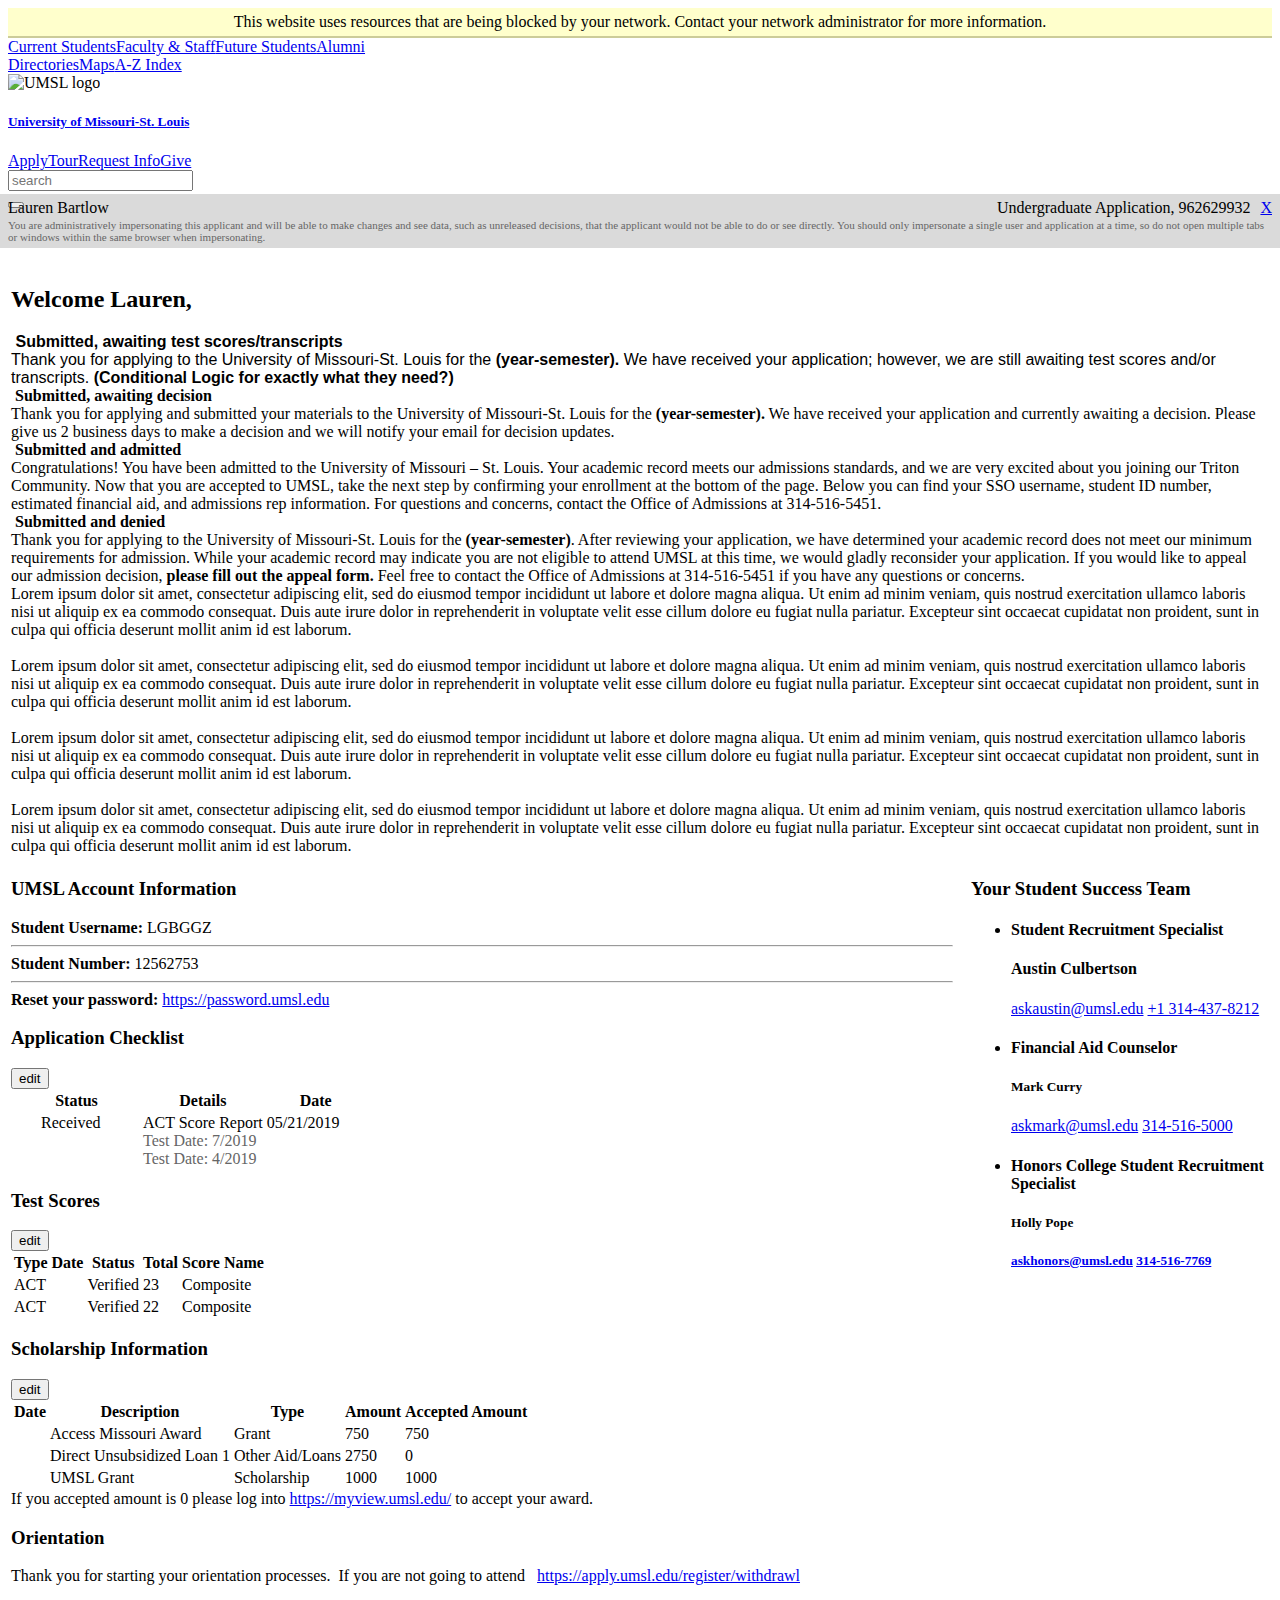
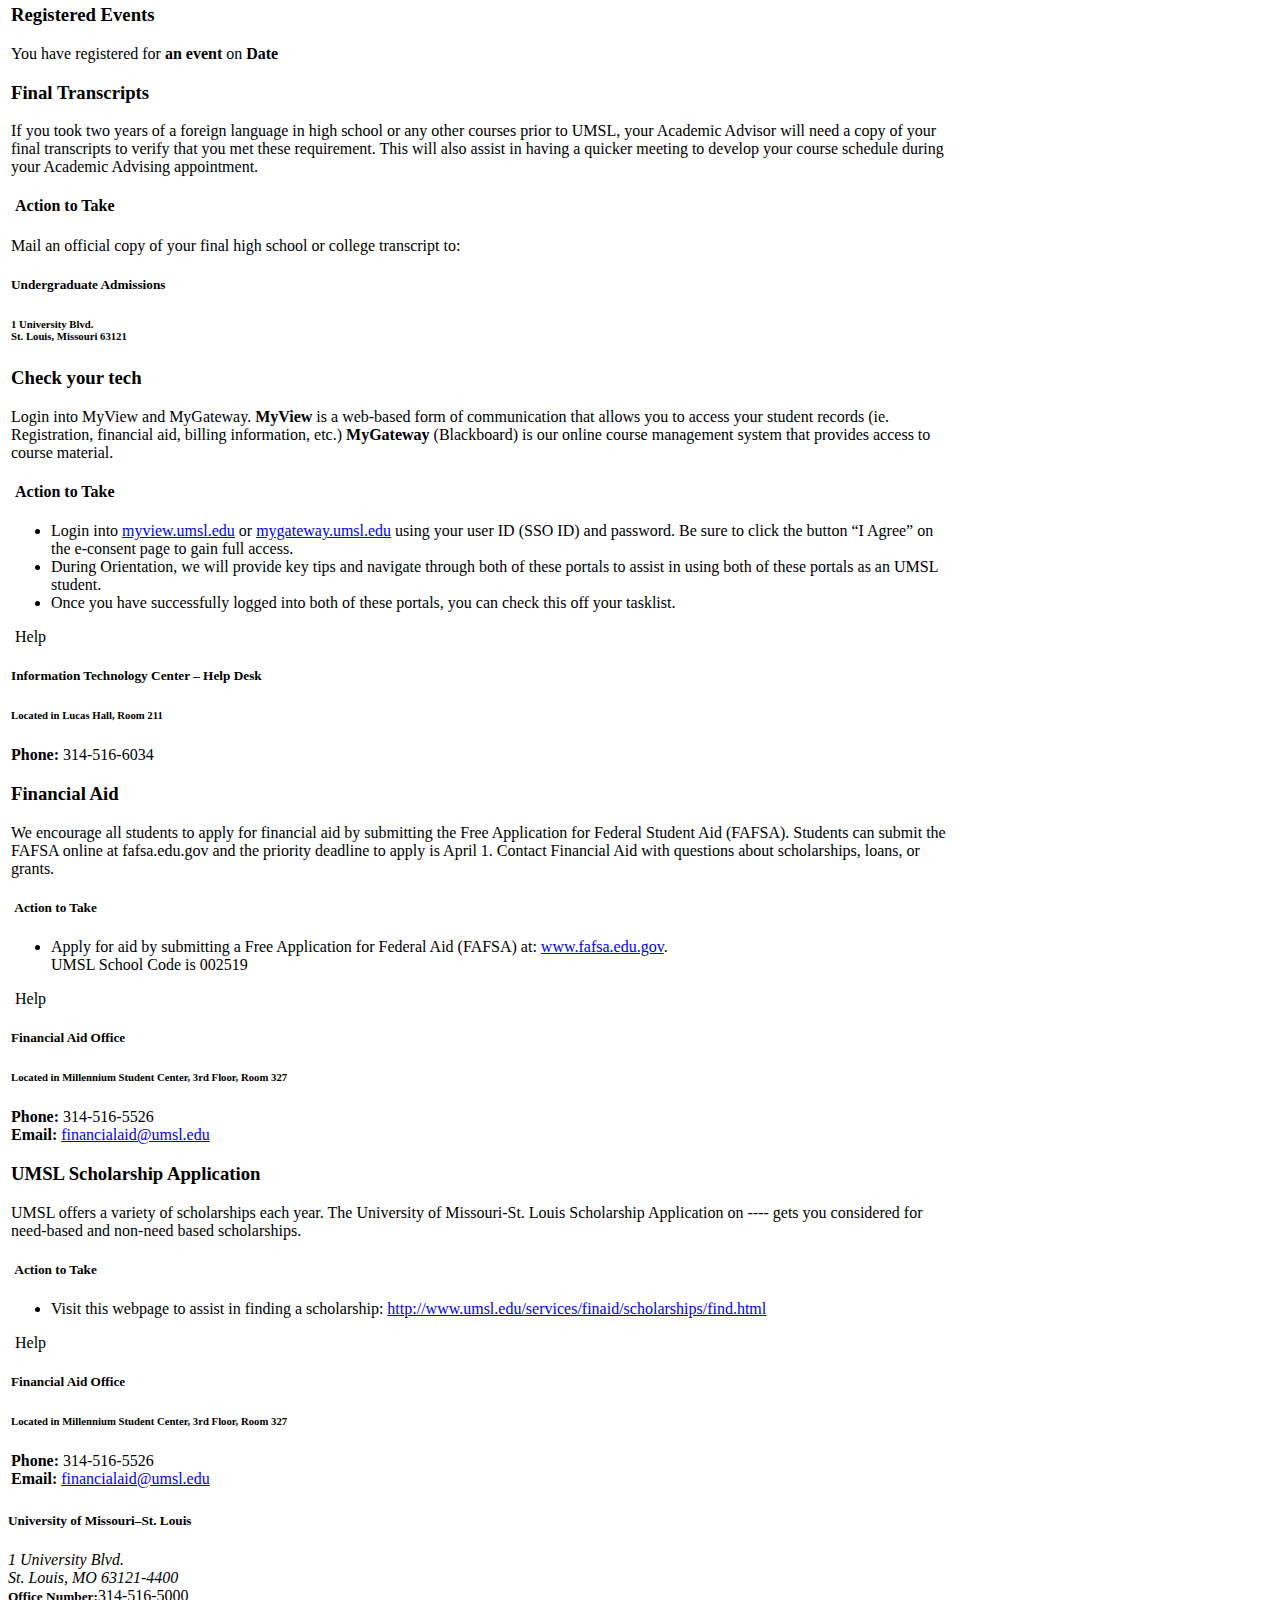
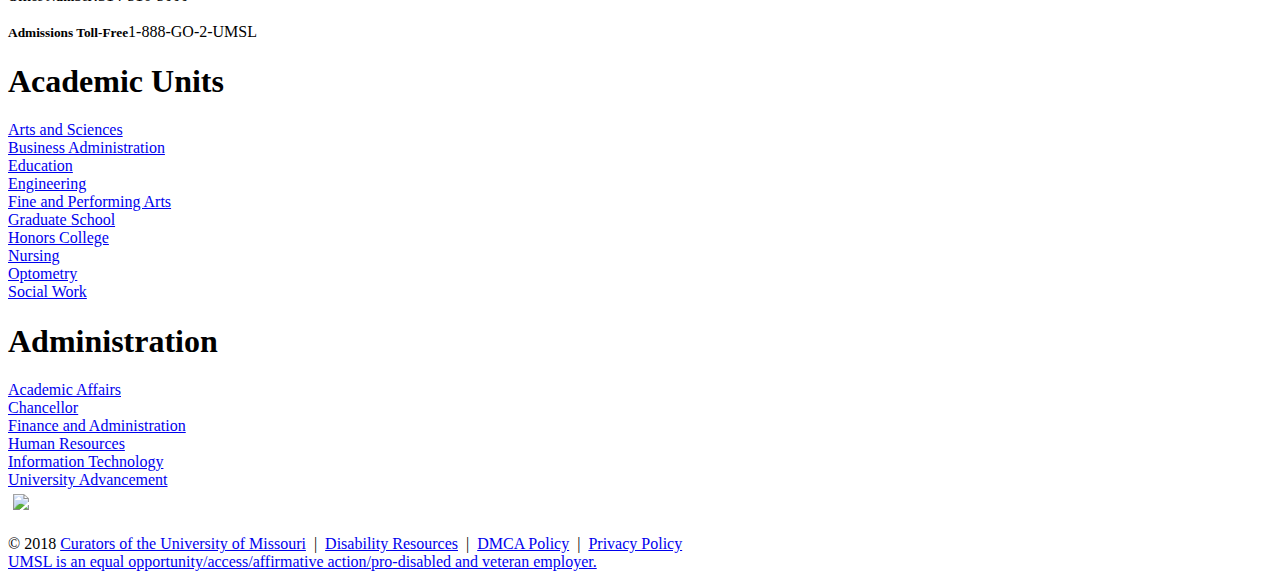
==== index.html @ bf1b77a6 "9" ====
<!-- saved from url=(0041)https://apply.umsl.edu/portal/ugrd-status -->
<!DOCTYPE html>
<html class="supports-boxshadow no-touch" lang="en">
<head>
	<meta content="text/html; charset=utf-8" http-equiv="Content-Type">
	<meta content="IE=Edge" http-equiv="X-UA-Compatible">
	<link href="https://apply-umsl-edu.cdn.technolutions.net/favicon.ico" rel="shortcut icon">
	<link href="./Undergraduate Status Page_files/base.css" rel="stylesheet">
	<link href="./Undergraduate Status Page_files/base(1).css" rel="stylesheet">
	<link href="./Undergraduate Status Page_files/build-fonts.css" rel="stylesheet">
	<link href="./Undergraduate Status Page_files/build-mobile-global.css" rel="stylesheet">
	<link href="./Undergraduate Status Page_files/build.css" rel="stylesheet">
	
	<link href="./Undergraduate%20Status%20Page_files/files/fontawesome.min.css" rel="stylesheet">
	<link href="./Undergraduate%20Status%20Page_files/files/solid.css" rel="stylesheet">
	<link href="./Undergraduate%20Status%20Page_files/files/status.css" rel="stylesheet">

	<link class="cr" href="./Undergraduate Status Page_files/css" rel="stylesheet">
	<link href="./Undergraduate Status Page_files/render.css" rel="stylesheet">
	<script async src="./Undergraduate%20Status%20Page_files/inferredEvents.js.download">
	</script>
	<script async src="./Undergraduate%20Status%20Page_files/390989017904498">
	</script>
	<script async src="./Undergraduate%20Status%20Page_files/fbevents.js.download">
	</script>
	<script async src="./Undergraduate%20Status%20Page_files/roundtrip.js.download" type="text/javascript">
	</script>
	<script async src="./Undergraduate%20Status%20Page_files/roundtrip.js.download" type="text/javascript">
	</script>
	<script async src="./Undergraduate%20Status%20Page_files/analytics.js.download" type="text/javascript">
	</script>
	<script async src="./Undergraduate%20Status%20Page_files/rules-p-VU7Mjf-dQFugA.js.download">
	</script>
	<script async src="./Undergraduate%20Status%20Page_files/quant.js.download" type="text/javascript">
	</script>
	<script async src="./Undergraduate%20Status%20Page_files/analytics.js.download">
	</script>
	<script async src="./Undergraduate%20Status%20Page_files/gtm.js.download">
	</script>
	<script src="./Undergraduate%20Status%20Page_files/base.js.download">
	</script>
	<script>
	/*<![CDATA[*/FW.Config['Citizenship.Default.Country'] = 'US'; FW.Config['Citizenship.PR'] = 'Permanent Resident'; FW.Config['CDN'] = '//apply-umsl-edu.cdn.technolutions.net'; /*]]>*/
	</script>
	<script src="./Undergraduate%20Status%20Page_files/build-mobile-global.js.download">
	</script>
	<script>
	/*<![CDATA[*/(function(w,d,s,l,i){w[l]=w[l]||[];w[l].push({'gtm.start':
	new Date().getTime(),event:'gtm.js'});var f=d.getElementsByTagName(s)[0],
	j=d.createElement(s),dl=l!='dataLayer'?'&l='+l:'';j.async=true;j.src=
	'https://www.googletagmanager.com/gtm.js?id='+i+dl;f.parentNode.insertBefore(j,f);
	})(window,document,'script','dataLayer','GTM-KR3J57');/*]]>*/
	</script>
	<script class="cr" type="text/javascript">
	/*<![CDATA[*/        (function(i,s,o,g,r,a,m){i['GoogleAnalyticsObject']=r;i[r]=i[r]||function(){
	       (i[r].q=i[r].q||[]).push(arguments)},i[r].l=1*new Date();a=s.createElement(o),
	       m=s.getElementsByTagName(o)[0];a.async=1;a.src=g;m.parentNode.insertBefore(a,m)
	       })(window,document,'script','//www.google-analytics.com/analytics.js','ga');
	       ga('create', 'UA-10066957-1', 'auto');
	       ga('send', 'pageview');                 

	       /*]]>*/
	</script>
	<script>
	/*<![CDATA[*/  gtag('event', 'conversion', {
	   'allow_custom_scripts': true,
	   'send_to': 'DC-9488555/conve0/umsl00+standard'
	 });/*]]>*/
	</script>
	<script src="./Undergraduate%20Status%20Page_files/per.js.download">
	</script>
	<script src="./Undergraduate%20Status%20Page_files/base.js(1).download">
	</script>
	<script>
	/*<![CDATA[*/var _qevents = _qevents || []; (function() { var elem = document.createElement('script'); elem.src = (document.location.protocol == "https:" ? "https://secure" : "http://edge") + ".quantserve.com/quant.js"; elem.async = true; elem.type = "text/javascript"; var scpt = document.getElementsByTagName('script')[0]; scpt.parentNode.insertBefore(elem, scpt); })(); _qevents.push({ qacct:"p-VU7Mjf-dQFugA" });/*]]>*/
	</script>
	<style>
	/*<![CDATA[*/html > body { line-height: normal; } ul.cr, li.cr { margin: 0; padding: 0; }/*]]>*/
	</style>


  <meta content="width=device-width,minimum-scale=1,initial-scale=1,user-scalable=no" name="viewport" class="cr">
<meta content="width=device-width, initial-scale=1.0" name="viewport" class="cr">
<title>Undergraduate Status Page</title>
</head>
<body>
   <noscript>
      <div style="background: #ffffcc; border-bottom: 2px solid #cccc99; padding: 5px 10px; margin-bottom: 0; text-align: center;">This website uses scripting to enhance your browsing experience. <a href="https://support.google.com/answer/23852">Enable JavaScript</a> in your browser and then reload this website.</div>
   </noscript>
   <div id="netblock" style="background: #ffffcc; border-bottom: 2px solid #cccc99; display: none; padding: 5px 10px; margin-bottom: 0; text-align: center;">This website uses resources that are being blocked by your network. Contact your network administrator for more information.</div>
   <script>/*<![CDATA[*/if (window['FW'] == null) document.getElementById('netblock').style['display'] = 'block';/*]]>*/</script>
   <noscript><iframe src="https://www.googletagmanager.com/ns.html?id=GTM-KR3J57" height="0" width="0" style="display:none;visibility:hidden"></iframe></noscript>
   <div id="page">
   <div style="width: 1px; height: 1px; display: inline; position: absolute;" class="cr"><img height="1" width="1" style="border-style:none;" alt="" src="./Undergraduate Status Page_files/out" class="cr"><img height="1" width="1" style="border-style:none;" alt="" src="./Undergraduate Status Page_files/out(1)" class="cr"><img height="1" width="1" style="border-style:none;" alt="" src="./Undergraduate Status Page_files/out(2)" class="cr"><img height="1" width="1" style="border-style:none;" alt="" src="./Undergraduate Status Page_files/out(3)" class="cr"><img height="1" width="1" style="border-style:none;" alt="" src="./Undergraduate Status Page_files/out(4)" class="cr"><img height="1" width="1" style="border-style:none;" alt="" src="./Undergraduate Status Page_files/out(5)" class="cr"></div>
   <div style="width: 1px; height: 1px; display: inline; position: absolute;" class="cr"><img height="1" width="1" style="border-style:none;" alt="" src="./Undergraduate Status Page_files/out(6)" class="cr"><img height="1" width="1" style="border-style:none;" alt="" src="./Undergraduate Status Page_files/out(7)" class="cr"><img height="1" width="1" style="border-style:none;" alt="" src="./Undergraduate Status Page_files/out(8)" class="cr"><img height="1" width="1" style="border-style:none;" alt="" src="./Undergraduate Status Page_files/out(9)" class="cr"><img height="1" width="1" style="border-style:none;" alt="" src="./Undergraduate Status Page_files/out(10)" class="cr"><img height="1" width="1" style="border-style:none;" alt="" src="./Undergraduate Status Page_files/out(11)" class="cr"></div>
   <div class="c_tactical-nav cr">
      <div class="c_container cr">
         <div class="c_row cr">
            <div class="c_tactical-nav-left c_col-md-6 c_hidden-sm c_hidden-xs cr"><a class="c_1 cr" href="https://www.umsl.edu/current/index.html">Current Students</a><a class="c_2 cr" href="https://www.umsl.edu/facstaff/index.html">Faculty &amp; Staff</a><a class="c_3 cr" href="https://www.umsl.edu/degrees/">Future Students</a><a class="c_4 cr" href="https://www.umslalumni.org/s/260/alumni/start.aspx?gid=1001&amp;pgid=61">Alumni</a></div>
            <div class="c_col-md-5 cr">
               <div class="c_tactical-nav c_hidden-sm c_hidden-xs cr"><a class="c_1 cr" href="https://apps.umsl.edu/webapps/ITS/DirectorySearch/Search.cfm">Directories</a><a class="c_1 cr" href="https://www.umsl.edu/maps.html">Maps</a><a class="c_1 cr" href="https://www.umsl.edu/a-z/index-a-z.html">A-Z Index</a></div>
            </div>
         </div>
      </div>
   </div>
   <div id="c_logo-bar" class="cr">
      <div class="c_container cr">
         <div class="c_row cr">
            <div class="c_col-lg-6 c_col-md-5 cr">
               <div class="c_logo-container c_clearfix cr">
                  <a href="https://www.umsl.edu/" class="cr"></a>
                  <div class="c_logo cr"><img alt="UMSL logo" src="./Undergraduate Status Page_files/umsl-logo.svg" style="height: auto;"></div>
                  <div aria-hidden="”true”" class="c_logo-line cr"></div>
                  <h5 class="c_college c_college-name-text cr"><a href="https://www.umsl.edu/index.html" id="c_link-college" class="cr">University of Missouri-St. Louis</a></h5>
               </div>
            </div>
            <div class="c_col-lg-6 c_col-md-7 c_hidden-sm c_hidden-xs cr">
               <div class="c_cta cr"><a href="https://www.umsl.edu/admissions/applications.html" class="cr">Apply</a><a href="https://www.umsl.edu/admissions/tours/index.html" class="cr">Tour</a><a href="https://www.umsl.edu/inquiry" class="cr">Request Info</a><a href="https://giving.umsl.edu/" class="cr">Give</a></div>
               <div class="c_cta-search cr">
                  <div id="c_custom-search-input" class="cr">
                     <div class="c_input-group c_col-md-12 cr">
                        <form action="https://www.umsl.edu/search.html" method="get" class="cr" autocomplete="off"><input class="c_form-control cr" name="q" placeholder="search" type="search" autocomplete="off"><input name="site" type="hidden" value="default_collection" class="cr"><input name="client" type="hidden" value="default_frontend" class="cr"><input name="output" type="hidden" value="xml_no_dtd" class="cr"><input name="proxystylesheet" type="hidden" value="default_frontend" class="cr"></form>
                        <span class="c_input-group-btn cr"><button class="c_btn c_btn-info cr" type="button"><span class="c_input-group-btn cr"><span aria-hidden="true" class="c_fa c_fa-search cr"></span></span></button></span>
                     </div>
                  </div>
               </div>
            </div>
         </div>
      </div>
   </div>
   <div id="content" class="c_container cr">
   <div style="background-color: #dadada; font-size: 16px; margin: -15px -15px 15px -15px; padding: 5px 15px;" role="banner">
      <div style="position: relative;">
         Lauren Bartlow
         <div style="position: absolute; right: 0; top: 0;">Undergraduate Application, 962629932<a href="https://apply.umsl.edu/account/logout?r=/manage/lookup/?id=14caa754-60cd-4873-b3d5-08056ecb0202" style="margin-left: 10px;">X</a></div>
      </div>
      <div style="color: #666666; font-size: 11px; margin-top: 2px;">You are administratively impersonating this applicant and will be able to make changes and see data, such as unreleased decisions, that the applicant would not be able to do or see directly. You should only impersonate a single user and application at a time, so do not open multiple tabs or windows within the same browser when impersonating.</div>
   </div>
   <table class="fixed" style="width: 100%;">
   <colgroup>
      <col>
      <col style="width: 300px;">
   </colgroup>
   <tbody>
      <tr style="vertical-align: top;">
         <td colspan="2">
            <div class="part_rows_container">
               <div class="part" id="part_2fd56290-ecc1-4ffb-873c-9ad74e89113e"></div>
               
               <div class="part" id="part_0ac46ccc-e678-4ffa-b019-17cad7ba6b7e">
                  <h2 class="name">Welcome Lauren,</h2>
                  
                  	<div class="panel panel-inactive">
                  	<span style="font-size:12pt"><span style="font-family:Calibri,sans-serif">
                  	<div class="panel-heading">
						<div class="panel-label">
                  		<i class="fas fa-clock">&nbsp;</i><b>Submitted, awaiting test scores/transcripts</b></span></span>
                  		</div>
					</div>
                  	<div class="panel-body">
                  	Thank you for applying to the University of Missouri-St. Louis for the <b>(year-semester).</b> 
                  	We have received your application; however, we are still awaiting test scores and/or transcripts. 
                  	<b>(Conditional Logic for exactly what they need?)</b>
                  	</div>
                  	</div>
              		</div>



                 <div class="panel panel-inactive">
                 <div class="panel-heading">
                 	<div class="panel-label">
                  	<i class="fas fa-clock">&nbsp;</i><b>Submitted, awaiting decision</b></span></span>
                  	</div>
                  </div>
                  <div class="panel-body">
                  	Thank you for applying and submitted your materials to the University of Missouri-St. Louis for the <b>(year-semester).</b> We have received your application and currently awaiting a decision. Please give us 2 business days to make a decision and we will notify your email for decision updates.
 					</div>
                  	</div>
              		


                  <div class="panel panel-success">
                  <div class="panel-heading">
                  	<div class="panel-label">
                  	<i class="fas fa-check-circle">&nbsp;</i><b>Submitted and admitted</b></span></span>
              		</div>
              		</div>
              		<div class="panel-body">
                  Congratulations! You have been admitted to the University of Missouri – St. Louis. Your academic record meets our admissions standards, and we are very excited about you joining our Triton Community. Now that you are accepted to UMSL, take the next step by confirming your enrollment at the bottom of the page. Below you can find your SSO username, student ID number, estimated financial aid, and admissions rep information. For questions and concerns, contact the Office of Admissions at 314-516-5451.</span>
              </div>
              	  </div>

              	  <div class="panel panel-warning">
                	<div class="panel-heading">
                  	<div class="panel-label">
                  <i class="fas fa-times-circle"></i>&nbsp;<b>Submitted and denied</b>
					</div>
              		</div>
              	<div class="panel-body">

                 Thank you for applying to the University of Missouri-St. Louis for the <b>(year-semester)</b>. After reviewing your application, we have determined your academic record does not meet our minimum requirements for admission. While your academic record may indicate you are not eligible to attend UMSL at this time, we would gladly reconsider your application. If you would like to appeal our admission decision, <b>please fill out the appeal form.</b> Feel free to contact the Office of Admissions at 314-516-5451 if you have any questions or concerns.<br>
               </div>
               </div>
						<div class="alert alert-primary" role="alert">
							<div class="alert-icon"><i class="fas fa-exclamation-triangle"></i></div>
						  	<div class="alert-text">Lorem ipsum dolor sit amet, consectetur adipiscing elit, sed do eiusmod tempor incididunt ut labore et dolore magna aliqua. Ut enim ad minim veniam, quis nostrud exercitation ullamco laboris nisi ut aliquip ex ea commodo consequat. Duis aute irure dolor in reprehenderit in voluptate velit esse cillum dolore eu fugiat nulla pariatur. Excepteur sint occaecat cupidatat non proident, sunt in culpa qui officia deserunt mollit anim id est laborum.
							</div>
						</div>
						<br>
						<div class="alert alert-success" role="alert">
							<div class="alert-icon"><i class="fas fa-exclamation-triangle"></i></div>
						  	<div class="alert-text">Lorem ipsum dolor sit amet, consectetur adipiscing elit, sed do eiusmod tempor incididunt ut labore et dolore magna aliqua. Ut enim ad minim veniam, quis nostrud exercitation ullamco laboris nisi ut aliquip ex ea commodo consequat. Duis aute irure dolor in reprehenderit in voluptate velit esse cillum dolore eu fugiat nulla pariatur. Excepteur sint occaecat cupidatat non proident, sunt in culpa qui officia deserunt mollit anim id est laborum.
						  	</div>
						</div>
						<br>
						<div class="alert alert-warning" role="alert">
							<div class="alert-icon"><i class="fas fa-exclamation-triangle"></i></div>
						  	<div class="alert-text">Lorem ipsum dolor sit amet, consectetur adipiscing elit, sed do eiusmod tempor incididunt ut labore et dolore magna aliqua. Ut enim ad minim veniam, quis nostrud exercitation ullamco laboris nisi ut aliquip ex ea commodo consequat. Duis aute irure dolor in reprehenderit in voluptate velit esse cillum dolore eu fugiat nulla pariatur. Excepteur sint occaecat cupidatat non proident, sunt in culpa qui officia deserunt mollit anim id est laborum.
						  	</div>
						</div>
						<br>
						<div class="alert alert-default" role="alert">
							<div class="alert-icon"><i class="fas fa-exclamation-triangle"></i></div>
						  	<div class="alert-text">Lorem ipsum dolor sit amet, consectetur adipiscing elit, sed do eiusmod tempor incididunt ut labore et dolore magna aliqua. Ut enim ad minim veniam, quis nostrud exercitation ullamco laboris nisi ut aliquip ex ea commodo consequat. Duis aute irure dolor in reprehenderit in voluptate velit esse cillum dolore eu fugiat nulla pariatur. Excepteur sint occaecat cupidatat non proident, sunt in culpa qui officia deserunt mollit anim id est laborum.
						  	</div>
						</div>







			</div>

            </div>
         </td>
      </tr>












      <tr style="vertical-align: top;">
         <td style="padding-right: 15px;">
            <div class="part_rows_container">
            <div class="panel panel-default">
            <div class="part" id="part_31c96550-7dc3-4b75-be49-cd9d0872aab7">
               <div class="panel-heading">
				<div class="panel-label">
               	<div class="panel-title"><h3><i class="fas fa-user"></i> UMSL Account Information</h3>
               	</div>
               </div>
           		</div>
               <div class="panel-body">
               
               <strong>Student Username:</strong> LGBGGZ<br>
               <hr>
               <strong>Student Number:</strong> 12562753<br>
               <hr>
               <strong>Reset your password:</strong> <a href="https://password.umsl.edu/">https://password.umsl.edu</a>
            </div>
        	</div>
            </div>
            <div class="panel panel-default">
            <div class="part" id="part_b301a942-5a83-4516-91b7-2f92a5555cce">
               <div style="margin-top: 10px;">
                  <div id="part_admissions">
                     <div class="panel-heading">
                     	<div class="panel-label">
                     	<div class="panel-title">
                     		<h3><i class="fas fa-tasks"></i>Application Checklist</h3></div>
                     	</div>
                     	<div class="tools"><button class="btn btn-default pull-right">edit</button></div>
                     </div>
                     </div>
                     <div class="panel-body">
                     <div class="table-responsive">	
                     <table class="table">
                        <colgroup>
                           <col style="width: 25px;">
                           <col style="width: 100px;">
                           <col>
                           <col style="width: 100px;">
                        </colgroup>
                        <thead>
                           <tr class="column">
                              <th colspan="2">Status</th>
                              <th>Details</th>
                              <th>Date</th>
                           </tr>
                        </thead>
                        <tbody>
                           <tr class="plain" style="vertical-align: top;">
                              <td><img alt="" title="Status: Received" src="./Undergraduate Status Page_files/ok.png"></td>
                              <td>Received</td>
                              <td style="overflow: hidden; text-overflow: ellipsis; white-space: nowrap;">
                                 ACT Score Report
                                 <div style="color: #666666; white-space: normal;">Test Date: 7/2019<br>Test Date: 4/2019</div>
                              </td>
                              <td>05/21/2019</td>
                           </tr>
                        </tbody>
                     </table>
                 	</div>
                 </div>
                  </div>
               </div>
            </div>

          <div class="panel panel-default">
            <div class="part" id="part_9776a7d6-31f1-45eb-bd5d-c579bfc5d70c"></div>
            <div class="part" id="part_e90b82c5-4c47-42e4-949e-b6922f395678">
               <div class="panel-heading">
               	<div class="panel-label">
               	<div class="panel-title"><h3><i class="fas fa-pencil-alt"></i> Test Scores</h3></div>
               </div>
               	<div class="tools"><button class="btn btn-default pull-right">edit</button></div>
               </div>
           	   </div>
           	<div class="panel-body">
           		<div class="table-responsive table-striped">	
                <table class="table">
                  <thead>
                     <tr>
                        <th>Type</th>
                        <th>Date</th>
                        <th>Status</th>
                        <th>Total</th>
                        <th>Score Name</th>
                     </tr>
                  </thead>
                  <tbody>
                     <tr>
                        <td>ACT</td>
                        <td></td>
                        <td>Verified</td>
                        <td>23</td>
                        <td>Composite</td>
                     </tr>
                     <tr>
                        <td>ACT</td>
                        <td></td>
                        <td>Verified</td>
                        <td>22</td>
                        <td>Composite</td>
                     </tr>
                  </tbody>
               </table>
           	  </div>
            </div>
 		</div>
 	

<div class="panel panel-default">
	<div class="part" id="part_8de771e8-6567-4da9-b0ae-0f559f73dc71">
		<div class="panel-heading">
			<div class="panel-label">
				<div class="panel-title">
					<h3><i class="fas fa-file-alt"></i> Scholarship Information</h3>
				</div>
			</div>
			<div class="tools">
				<button class="btn btn-default pull-right">edit</button>
			</div>
		</div>
	</div>
	<div class="panel-body">
		<div class="table-responsive table-striped">
			<table class="table">
				<thead>
					<tr>
						<th>Date</th>
						<th>Description</th>
						<th>Type</th>
						<th>Amount</th>
						<th>Accepted Amount</th>
					</tr>
				</thead>
				<tbody>
					<tr>
						<td>&nbsp;</td>
						<td>Access Missouri Award</td>
						<td>Grant</td>
						<td>750</td>
						<td>750</td>
					</tr>
					<tr>
						<td>&nbsp;</td>
						<td>Direct Unsubsidized Loan 1</td>
						<td>Other Aid/Loans</td>
						<td>2750</td>
						<td>0</td>
					</tr>
					<tr>
						<td>&nbsp;</td>
						<td>UMSL Grant</td>
						<td>Scholarship</td>
						<td>1000</td>
						<td>1000</td>
					</tr>
				</tbody>
			</table>
			<div class="panel-footer">
				If you accepted amount is 0 please log into <a href="https://myview.umsl.edu/">https://myview.umsl.edu/</a> to accept your award.
			</div>
		</div>
	</div>
</div>
 		

<div class="part" id="part_2ffb9a3e-3d22-4b2b-bc94-b98ea146e009">
	<div class="panel panel-default">
		<div class="panel-heading">
			<div class="panel-label">
				<div class="panel-title">
					<h3><i class="fas fa-info-circle"></i> Orientation</h3>
				</div>
			</div>
		</div>
		<div class="panel-body">
			Thank you for starting your orientation processes.&nbsp; If you are not going to attend&nbsp;&nbsp; <a href="https://apply.umsl.edu/register/withdrawl">https://apply.umsl.edu/register/withdrawl</a>
		</div>
	</div>
</div>

<div class="part" id="part_933ae814-f7f1-4346-b945-8e36090031c0">
	<div class="panel panel-default">
		<div class="panel-heading">
			<div class="panel-label">
				<i class="fas fa-info-circle"></i>
				<div class="panel-title">
					<h3>Registered Events</h3>
				</div>
			</div>
		</div>
		<div class="panel-body">
			<p>You have registered for <b>an event</b> on <b>Date</b></p>
		</div>
	</div>
</div>

<div class="part" id="part_4597116e-d3de-493c-98b1-5da27a31e1ee">
	<div class="panel panel-default">
		<div class="panel-heading">
			<div class="panel-label">
				<h3><i class="fas fa-info-circle"></i> Final Transcripts</h3>
			</div>
		</div>
		<div class="panel-body">
			<p>If you took two years of a foreign language in high school or any other courses prior to UMSL, your Academic Advisor will need a copy of your final transcripts to verify that you met these requirement. This will also assist in having a quicker meeting to develop your course schedule during your Academic Advising appointment.</p>
		</div>
		<div class="panel-footer warning">
			<div class="panel-footer-heading">
			<h4 class="warning-text">
					<i class="fas fa-exclamation-triangle"></i>&nbsp;Action to Take
				</h4>
			</div>
			<div class="panel-body">
				
				<p>Mail an official copy of your final high school or college transcript to:</p>
				
				<h5 class="location-name">Undergraduate Admissions</h5>
				<h6 class="location-address">1 University Blvd.<br>
				St. Louis, Missouri 63121</h6>
			</div>
		</div>
	</div>
</div>


<div class="part" id="part_87125d9d-4039-428d-b808-a76a192289a6">
	<div class="panel panel-default">
		<div class="panel-heading">
			<div class="panel-label">
				<h3><i class="fas fa-info-circle"></i> Check your tech</h3>
			</div>
		</div>
		<div class="panel-body">
			<p>Login into MyView and MyGateway. <b>MyView</b> is a web-based form of communication that allows you to access your student records (ie. Registration, financial aid, billing information, etc.) <b>MyGateway</b> (Blackboard) is our online course management system that provides access to course material.</p>
		</div>
		<div class="panel-footer warning">
			<div class="panel-footer-heading">
				<h4 class="warning-text"><i class="fas fa-exclamation-triangle"></i>&nbsp;Action to Take</h4>
			</div>

			<div class="panel-body">
				<ul>
					<li>Login into <a href="myview.umsl.edu">myview.umsl.edu</a> or <a href="mygateway.umsl.edu">mygateway.umsl.edu</a> using your user ID (SSO ID) and password. Be sure to click the button “I Agree” on the e-consent page to gain full access.
					</li>
					<li>During Orientation, we will provide key tips and navigate through both of these portals to assist in using both of these portals as an UMSL student.</li>
					<li>Once you have successfully logged into both of these portals, you can check this off your tasklist.</li>
				</ul>
			</div>
		</div>
		<div class="panel-footer success">
			<div class="panel-footer-heading">
				<span class="success-text"><i class="fas fa-question-circle"></i>&nbsp;Help</span><br>
			</div>
			<div class="panel-body">
				<h5 class="location-name">Information Technology Center – Help Desk</h5>
				<h6 class="location-address">Located in Lucas Hall, Room 211</h6>
				<strong>Phone:</strong> 314-516-6034
			</div>
		</div>
	</div>
</div>


<div class="part" id="part_2ef90c7b-e371-4cac-9828-6a511cbaa604">
	<div class="panel panel-default">
		<div class="panel-heading">
			<div class="panel-label">
				<h3><i class="fas fa-info-circle"></i>Financial Aid</h3>
			</div>
		</div>
		<div class="panel-body">
			We encourage all students to apply for financial aid by submitting the Free Application for Federal Student Aid (FAFSA). Students can submit the FAFSA online at fafsa.edu.gov and the priority deadline to apply is April 1. Contact Financial Aid with questions about scholarships, loans, or grants.
		</div>
		<div class="panel-footer warning">
			<div class="panel-footer-heading">
				<h5 class="warning-text"><i class="fas fa-exclamation-triangle"></i>&nbsp;Action to Take</h5>
			</div>

			<div class="panel-body">
				<ul>
					<li>Apply for aid by submitting a Free Application for Federal Aid (FAFSA) at: <a href="http://www.fafsa.edu.gov/">www.fafsa.edu.gov</a>.
					</li>
					<li style="list-style: none">UMSL School Code is 002519</li>
				</ul>
			</div>
		</div>
		<div class="panel-footer success">
			<div class="panel-footer-heading">
				<span class="success-text"><i class="fas fa-question-circle"></i>&nbsp;Help</span><br>
			</div>
			<div class="panel-body">
				<h5 class="location-name">Financial Aid Office</h5>
				<h6 class="location-address">
				Located in Millennium Student Center, 3rd Floor, Room 327</h6>
				<strong>Phone:</strong> 314-516-5526<br>
				<strong>Email:</strong> <a href="mailto:financialaid@umsl.edu">financialaid@umsl.edu</a>
			</div>
		</div>
	</div>
</div>

<div class="part" id="part_b16ba0b4-14ef-40ec-848d-2ddad712e0a6">
	<div class="panel panel-default">
		<div class="panel-heading">
			<div class="panel-label">
				<i class="fas fa-info-circle"></i>
				<h3>UMSL Scholarship Application</h3>
			</div>
		</div>
		<div class="panel-body">
			UMSL offers a variety of scholarships each year. The University of Missouri-St. Louis Scholarship Application on ---- gets you considered for need-based and non-need based scholarships.
		</div>
		<div class="panel-footer warning">
			<div class="panel-footer-heading">
				<h5 class="warning-text"><i class="fas fa-exclamation-triangle"></i>&nbsp;Action to Take</h5>
			</div>
			<div class="panel-body">
				<ul>
					<li>Visit this webpage to assist in finding a scholarship: <a href="http://www.umsl.edu/services/finaid/scholarships/find.html">http://www.umsl.edu/services/finaid/scholarships/find.html</a>
					</li>
				</ul>
			</div>
		</div>
		<div class="panel-footer success">
			<div class="panel-footer-heading">
				<span class="success-text"><i class="fas fa-question-circle"></i>&nbsp;Help</span><br>
				</div>
			<div class="panel-body">
				<h5 class="location-name">Financial Aid Office</h5>
				<h6 class="location-address">Located in Millennium Student Center, 3rd Floor, Room 327</h6>
				<strong>Phone:</strong> 314-516-5526<br>
				<strong>Email:</strong> <a href="mailto:financialaid@umsl.edu">financialaid@umsl.edu</a>
			</div>
		</div>
	</div>
</div>
</td>
<td>
    <div class="part_rows_container">
        <div class="part" id="part_8584420f-c109-4304-b312-d87b604d490e">
           <div class="panel panel-default">
			<div class="panel-heading">
           	<div class="panel-label">
            <h3>Your Student Success Team</h3>
           	</div>
           </div>
           <div class="panel-body">
            <div id="parent_div_1">
            	<ul class="list-group">
                	<li class="list-group-item">
                	<h4 class="contact-title">Student Recruitment Specialist</h4>
                    <h4 class="contact-name">Austin Culbertson</h4>
                    <span class="contact-details">
                    	<a href="mailto:"askaustin@umsl.edu">askaustin@umsl.edu</a></span>
                    <span class="contact-details"><a href="tel:+1 314-437-8212">+1 314-437-8212</a></span>
                	</li>
            </div>
            <div>
            	<ul class="list-group">
                	<li class="list-group-item">
                	<h4 class="contact-title">Financial Aid Counselor</h4>
                    <h5 class="contact-name">Mark Curry</h5>
                    <span class="contact-details"><a href="mailto:"askmark@umsl.edu">askmark@umsl.edu</a></span>
                    <span class="contact-details"><a href="tel:"314-516-5000">314-516-5000</a></span>
                	</li>
                </ul>
                </div>

            	<ul class="list-group">
                	<li class="list-group-item">
					<h4 class="contact-title">Honors College Student Recruitment Specialist</h4>
					<h5 class="contact-name">Holly Pope<h5>
					<span class="contact-details">
						<a href="mailto:"askhonors@umsl.edu">askhonors@umsl.edu</a>
                    </span>
                    <span class="contact-details"><a href="tel:"314-516-7769">314-516-7769</span>
               </div>
            		</li>
        		</ul>
            </div>
        </div>
    </div>
</div>

</td>
</tr></tbody></table>
<div style="clear: both;"></div>
</div>
<footer class="c_umsl-footer cr">
    <div class="c_container cr">
        <div class="c_row cr">
            <div class="c_col-lg-5 c_col-md-5 cr">
                <div class="c_logo c_pull-left cr">
                    <div class="c_footer-logo cr"></div>
                </div>
                <div class="c_logo-line cr"></div>
                <h5 class="c_fullname cr">University of Missouri–St. Louis</h5>
                <div class="c_clearfix cr"></div>
                <div class="c_row cr">
                    <div class="c_col-md-12 cr">
                        <address class="cr"><span class="c_college-address cr">1 University Blvd.</span><br class="cr">
                            St. Louis, MO 63121-4400
                        </address>
                    </div>
                    <div class="c_col-md-5 cr"><small class="cr"><strong class="cr">Office Number:</strong></small><span class="c_phone cr">314-516-5000</span></div>
                    <br class="cr">
                    <div class="c_col-md-6 cr"><small class="cr"><strong class="cr">Admissions Toll-Free</strong></small><span class="c_phone cr">1-888-GO-2-UMSL</span></div>
                </div>
                <div class="c_social-icons cr">
                    <ul class="c_nomargin cr"><a class="c_icons-sm c_ins-ic c_fa-2x cr" href="https://www.facebook.com/UMSL.edu" title="Facebook"><i class="c_fa c_fa-facebook cr"></i></a><a class="c_icons-sm c_ins-ic c_fa-2x cr" href="https://www.twitter.com/umsl" title="Twitter"><i class="c_fa c_fa-twitter cr"></i></a><a class="c_icons-sm c_ins-ic c_fa-2x cr" href="https://www.instagram.com/umsl/" title="Instagram"><i class="c_fa c_fa-instagram cr"></i></a><a class="c_icons-sm c_ins-ic c_fa-2x cr" href="https://www.umsl.edu/marketing/mobile/mobile.html" title="UMSL Mobile"><i class="c_fa c_fa-mobile cr"></i></a><a class="c_icons-sm c_ins-ic c_fa-2x cr" href="https://www.umsl.edu/campus-calendar/" title="Calendars"><i class="c_fa c_fa-calendar cr"></i></a></ul>
                </div>
            </div>
            <div class="c_col-lg-4 c_col-md-4 cr">
                <ul class="c_list-unstyled c_clear-margins cr">
                    <li class="c_list-container c_list_nav_menu cr">
                        <div class="c_row cr">
                            <h1 class="c_footer-title cr">Academic Units</h1>
                            <div class="c_col-lg-6 c_col-sm-6 cr">
                                <ul class="c_pull-left cr">
                                    <li class="cr"><a href="https://www.umsl.edu/divisions/artscience/" class="cr">Arts and Sciences</a></li>
                                    <li class="cr"><a href="https://www.umsl.edu/divisions/business/" class="cr">Business Administration</a></li>
                                    <li class="cr"><a href="https://coe.umsl.edu/w2/index.cfm" class="cr">Education</a></li>
                                    <li class="cr"><a href="https://www.umsl.edu/divisions/engineering/" class="cr">Engineering</a></li>
                                    <li class="cr"><a href="https://www.umsl.edu/fineandperformingarts/" class="cr">Fine and Performing Arts</a></li>
                                </ul>
                            </div>
                            <div class="c_col-lg-6 c_col-sm-6 cr">
                                <ul class="c_pull-left cr">
                                    <li class="cr"><a href="https://www.umsl.edu/gradschool/" class="cr">Graduate School</a></li>
                                    <li class="cr"><a href="https://www.umsl.edu/divisions/honors/" class="cr">Honors College</a></li>
                                    <li class="cr"><a href="https://www.umsl.edu/~nursingweb/" class="cr">Nursing</a></li>
                                    <li class="cr"><a href="https://www.umsl.edu/divisions/optometry/" class="cr">Optometry</a></li>
                                    <li class="cr"><a href="https://www.umsl.edu/~socialwk/" class="cr">Social Work</a></li>
                                </ul>
                            </div>
                        </div>
                    </li>
                </ul>
            </div>
            <div class="c_col-lg-3 c_col-md-3 cr">
                <ul class="c_list-unstyled c_clear-margins cr">
                    <li class="c_list-container c_list_nav_menu cr">
                        <div class="c_row cr">
                            <h1 class="c_footer-title cr">Administration</h1>
                            <div class="c_col-md-12 cr">
                                <ul class="cr">
                                    <li class="cr"><a href="http://www.umsl.edu/services/academic/" class="cr"><i class="c_fa c_fa-chevron cr" style="font-style: normal;"></i>Academic Affairs</a></li>
                                    <li class="cr"><a href="https://www.umsl.edu/chancellor/" class="cr">Chancellor</a></li>
                                    <li class="cr"><a href="https://www.umsl.edu/services/fa/" class="cr">Finance and Administration</a></li>
                                    <li class="cr"><a href="https://www.umsl.edu/services/hrs/" class="cr">Human Resources</a></li>
                                    <li class="cr"><a href="https://www.umsl.edu/technology/" class="cr">Information Technology</a></li>
                                    <li class="cr"><a href="https://giving.umsl.edu/" style="font-weight: 100;" class="cr">University Advancement</a></li>
                                </ul>
                            </div>
                        </div>
                    </li>
                </ul>
            </div>
        </div>
        <div class="c_row cr">
            <div class="c_rule cr"></div>
            <div class="c_col-md-1 c_col-sm-1 c_no-pad cr" style="padding: 5px;"><a alt="UM System" href="https://www.umsystem.edu/" title="UM System" class="cr"><img class="c_seal cr" src="./Undergraduate Status Page_files/seal-footer.png" width="75"></a></div>
            <div class="c_col-md-11 c_col-sm-11 cr">
                <div class="c_copyright-line cr">
                    <p class="cr">© 2018 <a href="https://www.umsystem.edu/" class="cr">Curators of the University of Missouri</a>&nbsp; |&nbsp; <a href="http://www.umsl.edu/services/disability/" class="cr">Disability Resources</a>&nbsp; |&nbsp; <a alt="privacy policy" href="https://www.umsystem.edu/ums/copyright/" class="cr">DMCA Policy</a>&nbsp; |&nbsp; <a alt="privacy policy" href="https://www.umsl.edu/privacy-policy.html" class="cr">Privacy Policy</a><br class="cr"><a href="https://www.umsystem.edu/ums/rules/collected_rules/personnel/ch320/320.010_Equal_Employment_Opportunity_Policy" class="cr">UMSL is an equal opportunity/access/affirmative action/pro-disabled and veteran employer.</a></p>
                </div>
            </div>
        </div>
    </div>
</footer>
<div id="c_lightboxOverlay" class="c_lightboxOverlay cr" style="display: none;"></div>
<div id="c_lightbox" class="c_lightbox cr" style="display: none;">
    <div class="c_lb-outerContainer cr">
        <div class="c_lb-container cr">
            <img class="c_lb-image cr" src="./Undergraduate Status Page_files/wAAACH5BAEAAAAALAAAAAABAAEAAAICRAEAOw==">
            <div class="c_lb-nav cr"></div>
            <div class="c_lb-loader cr"><a class="c_lb-cancel cr"></a></div>
        </div>
    </div>
    <div class="c_lb-dataContainer cr">
        <div class="c_lb-data cr">
            <div class="c_lb-details cr"><span class="c_lb-caption cr"></span><span class="c_lb-number cr"></span></div>
            <div class="c_lb-closeContainer cr"><a class="c_lb-close cr"></a></div>
        </div>
    </div>
</div>
</div>
<div class="progress_box" style="visibility: hidden;"></div>
<script type="text/javascript" id="">!function(b,e,f,g,a,c,d){b.fbq||(a=b.fbq=function(){a.callMethod?a.callMethod.apply(a,arguments):a.queue.push(arguments)},b._fbq||(b._fbq=a),a.push=a,a.loaded=!0,a.version="2.0",a.queue=[],c=e.createElement(f),c.async=!0,c.src=g,d=e.getElementsByTagName(f)[0],d.parentNode.insertBefore(c,d))}(window,document,"script","https://connect.facebook.net/en_US/fbevents.js");fbq("init","390989017904498");fbq("track","PageView");</script>
<noscript><img height="1" width="1" style="display:none" src="https://www.facebook.com/tr?id=390989017904498&amp;ev=PageView&amp;noscript=1"></noscript>
</body></html>
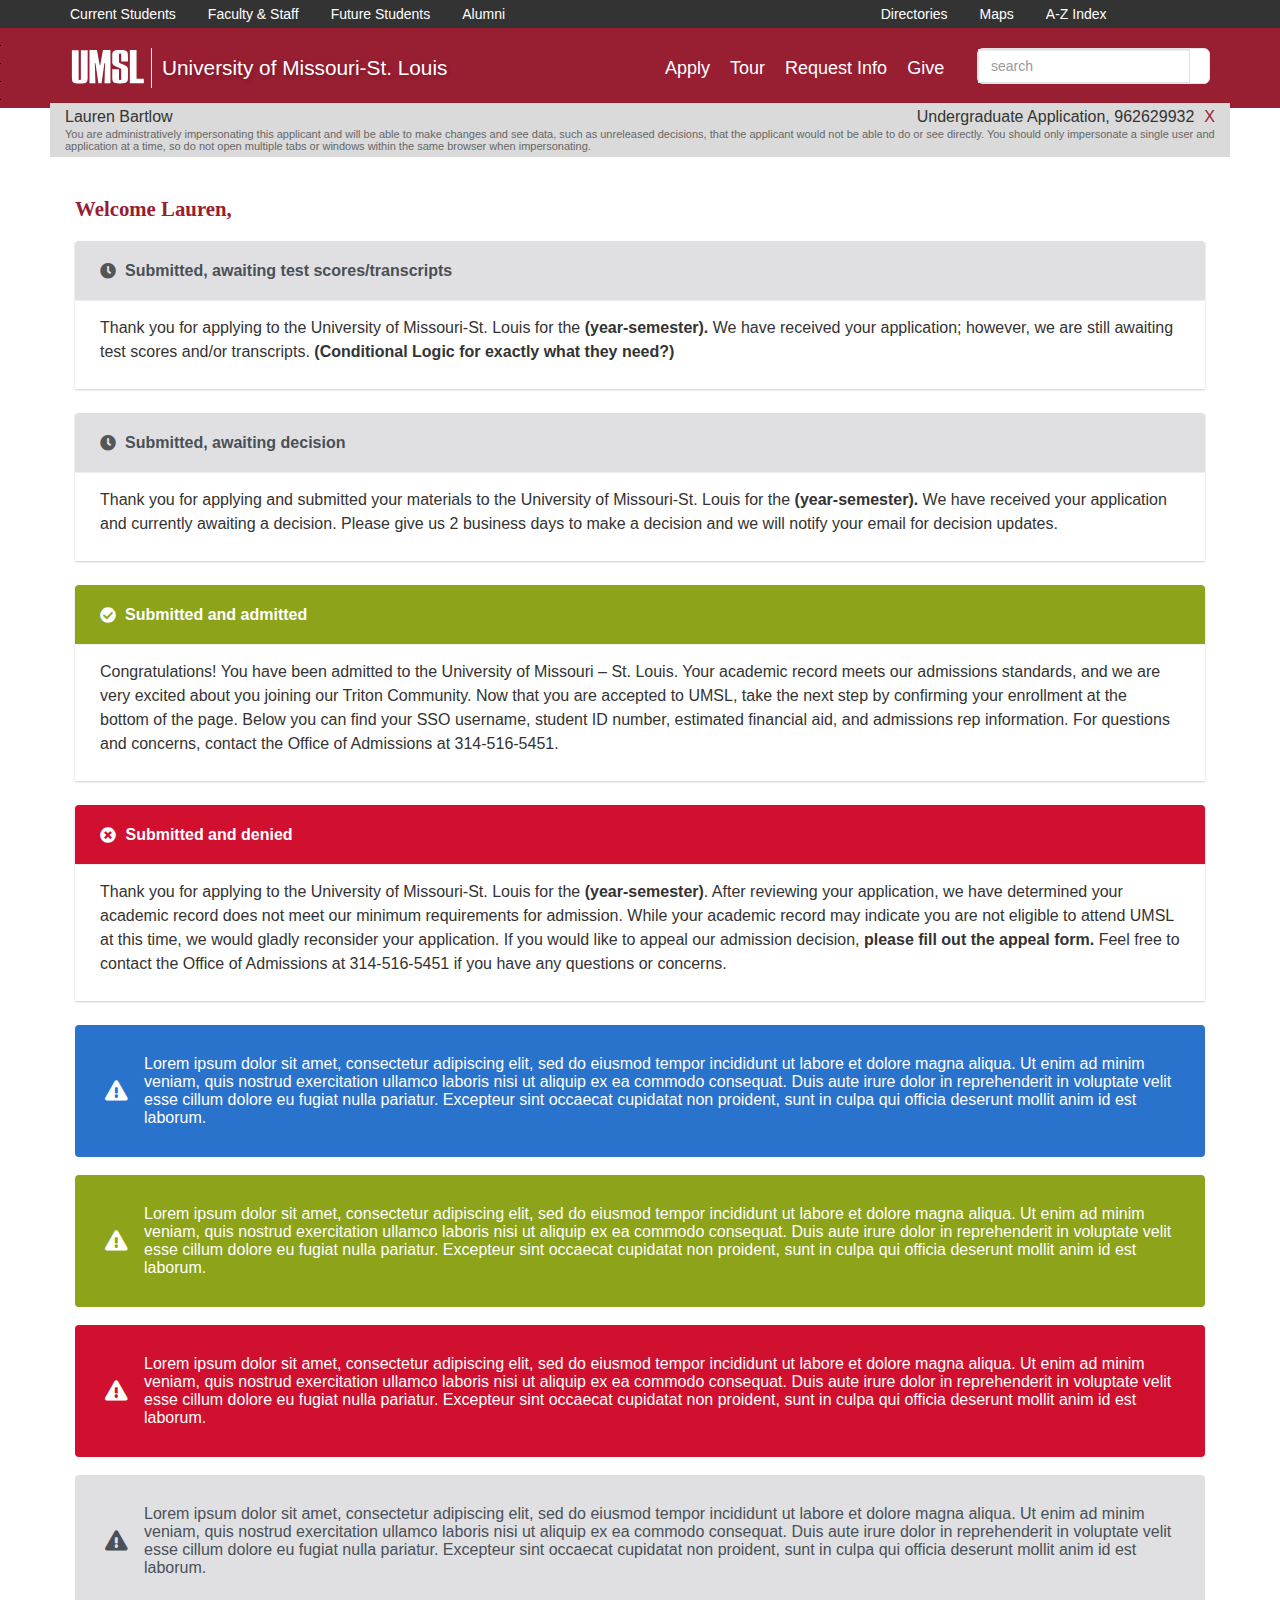
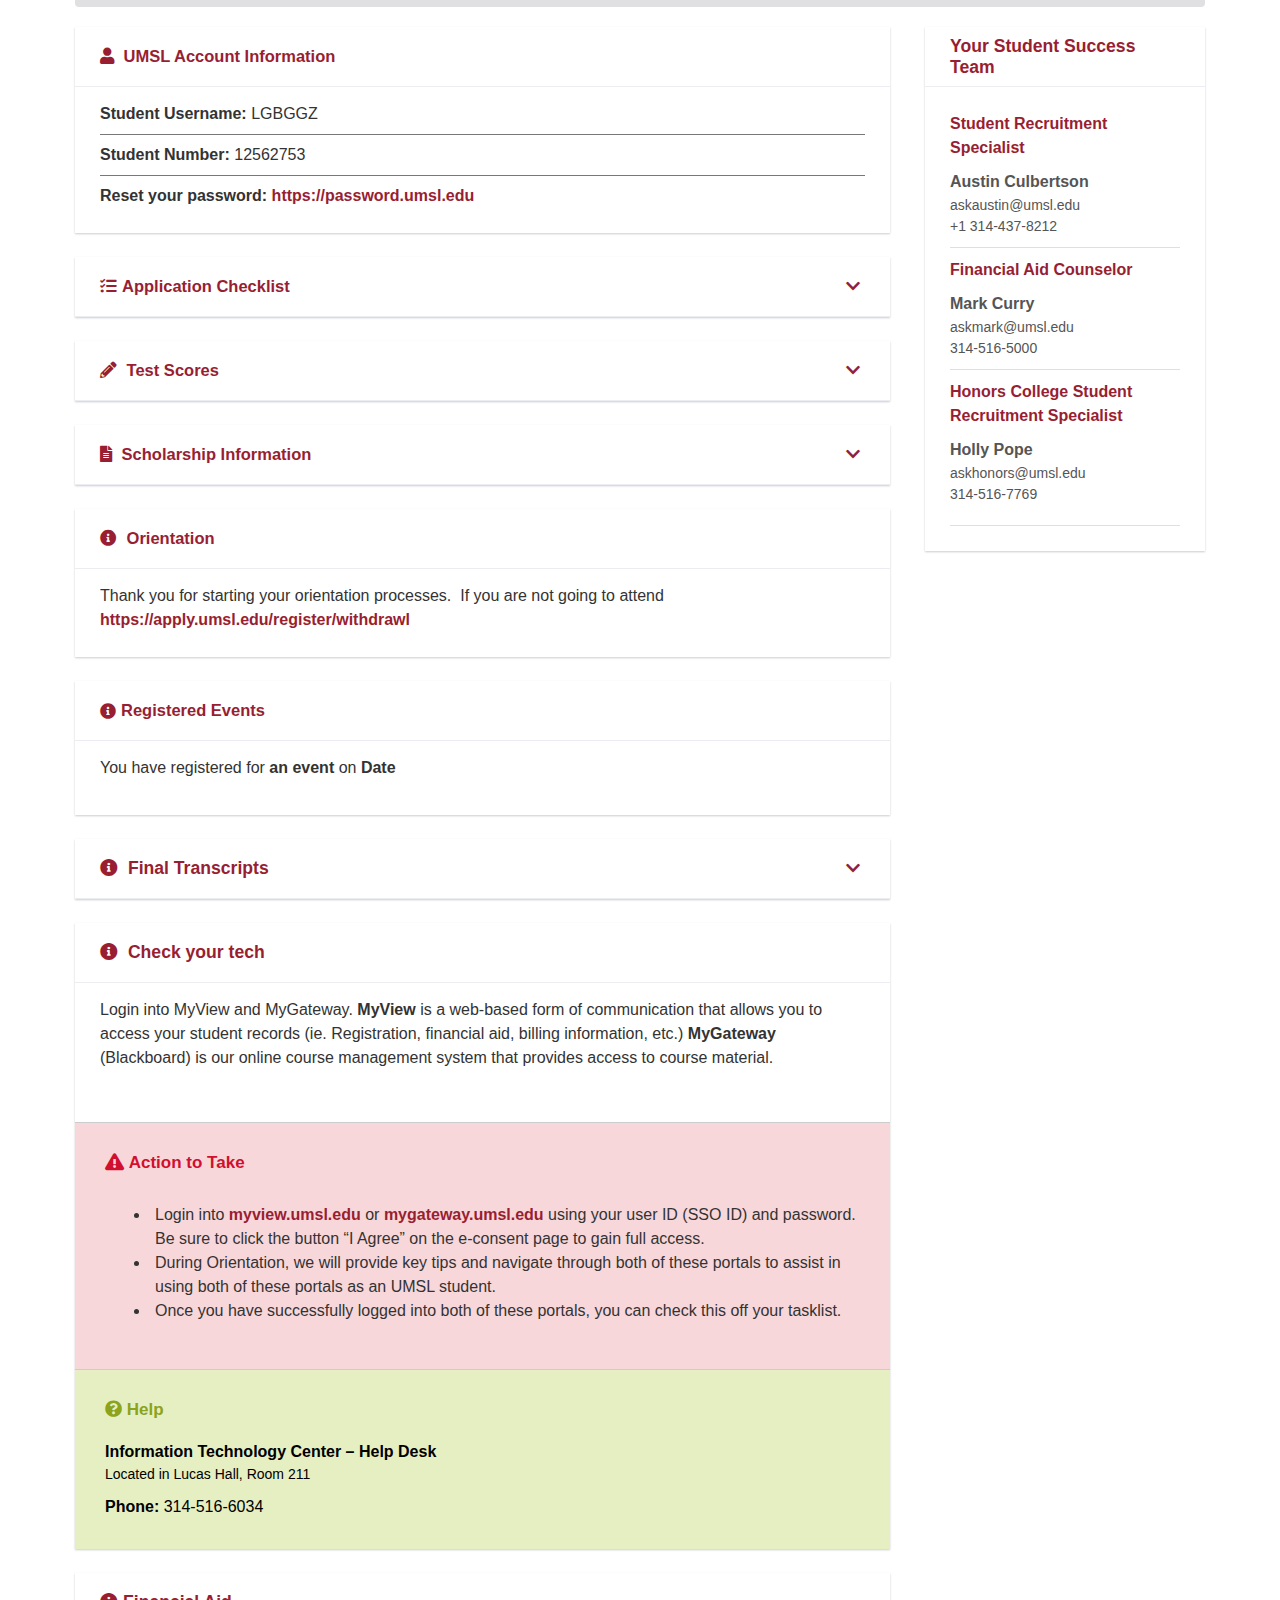
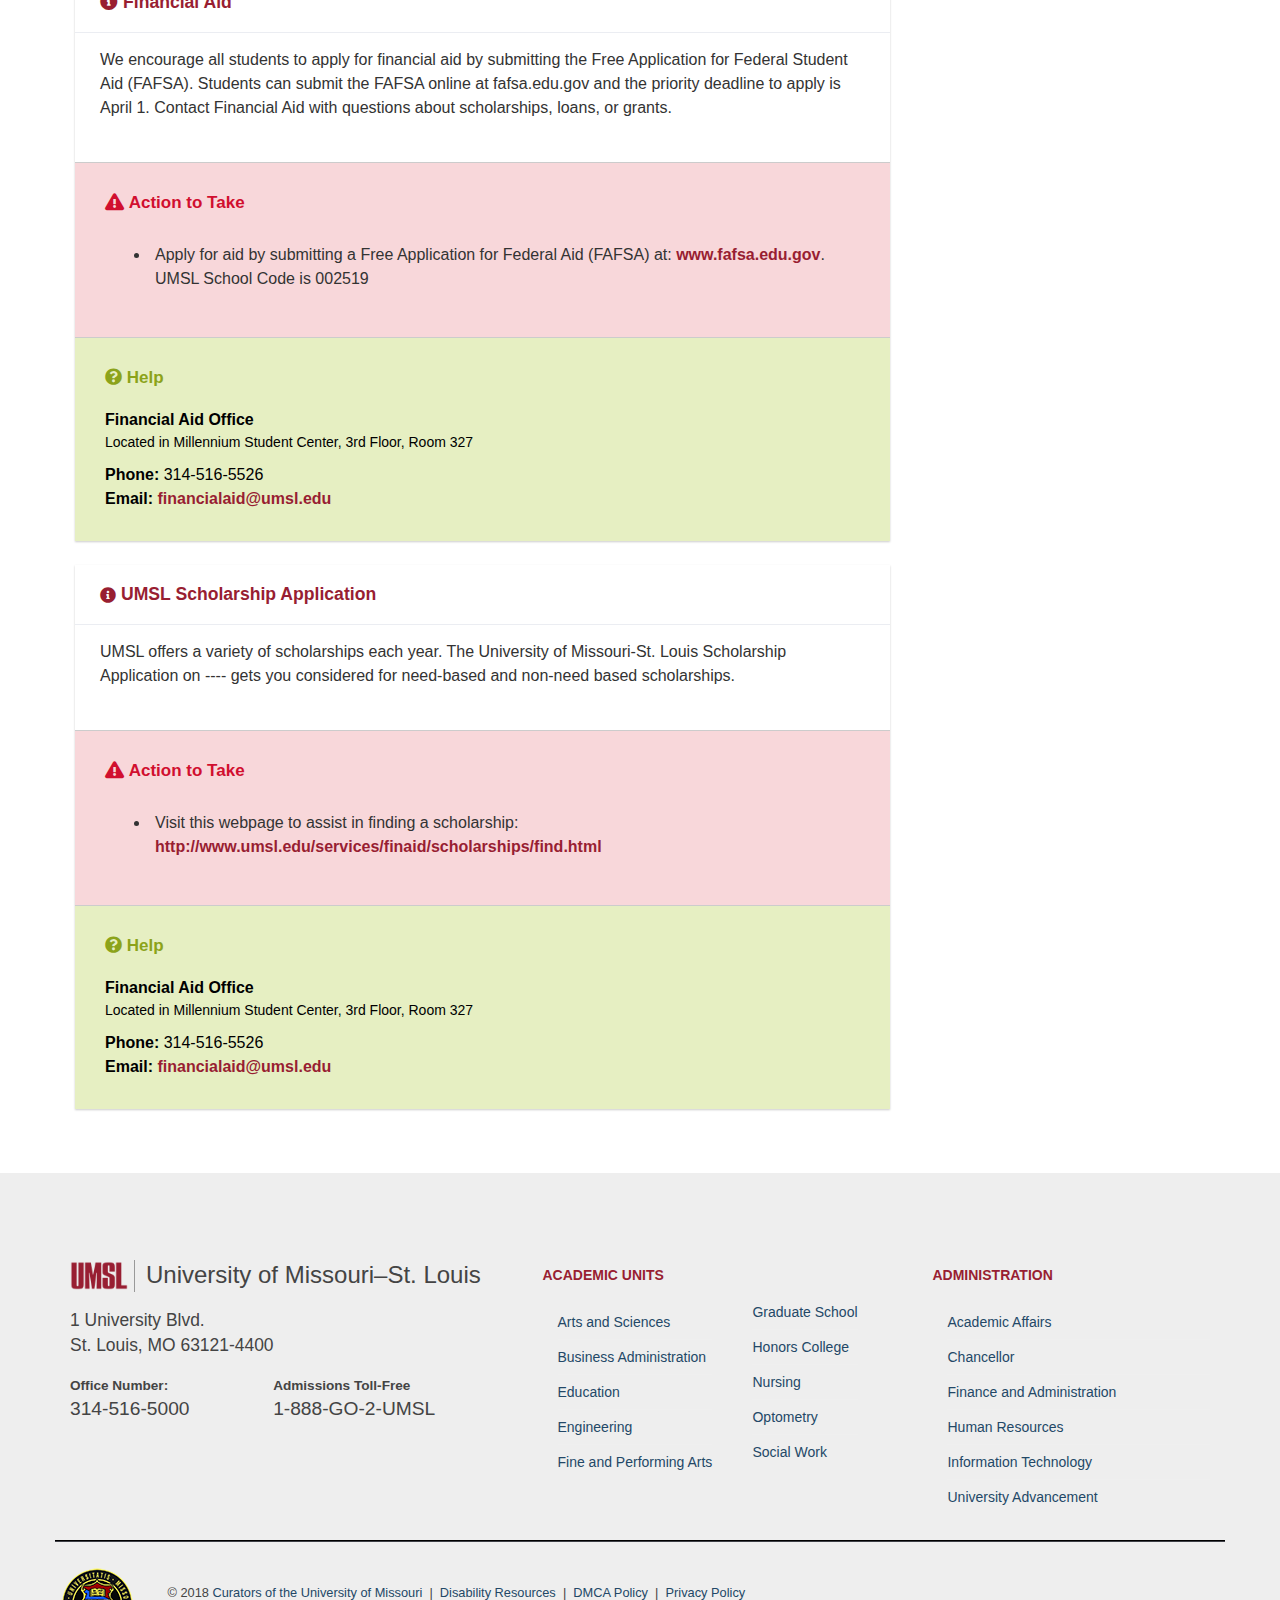
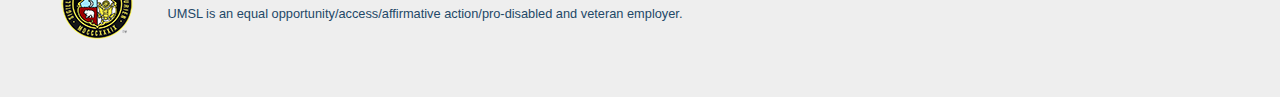
==== commit b7aec96a: "sum" ====
--- a/index.html
+++ b/index.html
@@ -244,24 +244,19 @@
 
 
 
-
-
-
-
-
       <tr style="vertical-align: top;">
          <td style="padding-right: 15px;">
             <div class="part_rows_container">
             <div class="panel panel-default">
             <div class="part" id="part_31c96550-7dc3-4b75-be49-cd9d0872aab7">
                <div class="panel-heading">
-				<div class="panel-label">
+				        <div class="panel-label">
                	<div class="panel-title"><h3><i class="fas fa-user"></i> UMSL Account Information</h3>
                	</div>
                </div>
            		</div>
+
                <div class="panel-body">
-               
                <strong>Student Username:</strong> LGBGGZ<br>
                <hr>
                <strong>Student Number:</strong> 12562753<br>
@@ -270,51 +265,68 @@
             </div>
         	</div>
             </div>
-            <div class="panel panel-default">
-            <div class="part" id="part_b301a942-5a83-4516-91b7-2f92a5555cce">
-               <div style="margin-top: 10px;">
-                  <div id="part_admissions">
-                     <div class="panel-heading">
-                     	<div class="panel-label">
-                     	<div class="panel-title">
-                     		<h3><i class="fas fa-tasks"></i>Application Checklist</h3></div>
-                     	</div>
-                     	<div class="tools"><button class="btn btn-default pull-right">edit</button></div>
-                     </div>
-                     </div>
-                     <div class="panel-body">
-                     <div class="table-responsive">	
-                     <table class="table">
-                        <colgroup>
-                           <col style="width: 25px;">
-                           <col style="width: 100px;">
-                           <col>
-                           <col style="width: 100px;">
-                        </colgroup>
-                        <thead>
-                           <tr class="column">
-                              <th colspan="2">Status</th>
-                              <th>Details</th>
-                              <th>Date</th>
-                           </tr>
-                        </thead>
-                        <tbody>
-                           <tr class="plain" style="vertical-align: top;">
-                              <td><img alt="" title="Status: Received" src="./Undergraduate Status Page_files/ok.png"></td>
-                              <td>Received</td>
-                              <td style="overflow: hidden; text-overflow: ellipsis; white-space: nowrap;">
-                                 ACT Score Report
-                                 <div style="color: #666666; white-space: normal;">Test Date: 7/2019<br>Test Date: 4/2019</div>
-                              </td>
-                              <td>05/21/2019</td>
-                           </tr>
-                        </tbody>
-                     </table>
-                 	</div>
-                 </div>
-                  </div>
-               </div>
-            </div>
+
+
+
+
+<div class="panel panel-default">
+  <div class="part" id="part_b301a942-5a83-4516-91b7-2f92a5555cce">
+    <div style="margin-top: 10px;">
+      <div id="part_admissions">
+        <div class="panel-heading">
+          <div class="panel-label">
+            <div class="panel-title">
+              <h3><i class="fas fa-tasks"></i>Application Checklist</h3>
+            </div>
+          </div>
+          <div class="tools">
+            <div class="collapse">
+              <div id="icon"><i class="fas fa-chevron-down"></i></div>
+            </div>
+          </div>
+        </div>
+        <div class="section" style="display:none">
+          <div class="panel-body">
+            <div class="table-responsive">
+              <table class="table">
+                <colgroup>
+                  <col style="width: 25px;">
+                  <col style="width: 100px;">
+                  <col>
+                  <col style="width: 100px;">
+                </colgroup>
+                <thead>
+                  <tr class="column">
+                    <th colspan="2">Status</th>
+                    <th>Details</th>
+                    <th>Date</th>
+                  </tr>
+                </thead>
+                <tbody>
+                  <tr class="plain" style="vertical-align: top;">
+                    <td><img alt="" src="./Undergraduate%20Status%20Page_files/ok.png" title="Status: Received"></td>
+                    <td>Received</td>
+                    <td style="overflow: hidden; text-overflow: ellipsis; white-space: nowrap;">
+                      ACT Score Report
+                      <div style="color: #666666; white-space: normal;">
+                        Test Date: 7/2019<br>
+                        Test Date: 4/2019
+                      </div>
+                    </td>
+                    <td>05/21/2019</td>
+                  </tr>
+                </tbody>
+              </table>
+              <button class="btn btn-default pull-right">edit</button>
+
+            </div>
+          </div>
+        </div>
+      </div>
+    </div>
+  </div>
+</div>
+
 
           <div class="panel panel-default">
             <div class="part" id="part_9776a7d6-31f1-45eb-bd5d-c579bfc5d70c"></div>
@@ -323,10 +335,18 @@
                	<div class="panel-label">
                	<div class="panel-title"><h3><i class="fas fa-pencil-alt"></i> Test Scores</h3></div>
                </div>
-               	<div class="tools"><button class="btn btn-default pull-right">edit</button></div>
-               </div>
-           	   </div>
+               <div class="tools">
+                  <div class="collapse">
+                    <div id="icon">
+                    <i class="fas fa-chevron-down"></i>
+                  </div>
+              </div>
+               </div>
+           	 </div>
+
+          <div class="section" style="display:none">
            	<div class="panel-body">
+              
            		<div class="table-responsive table-striped">	
                 <table class="table">
                   <thead>
@@ -355,9 +375,12 @@
                      </tr>
                   </tbody>
                </table>
+                               <button class="btn btn-default pull-right">edit</button>
+
+                </div>
            	  </div>
             </div>
- 		</div>
+ 		</div></div>
  	
 
 <div class="panel panel-default">
@@ -368,11 +391,16 @@
 					<h3><i class="fas fa-file-alt"></i> Scholarship Information</h3>
 				</div>
 			</div>
-			<div class="tools">
-				<button class="btn btn-default pull-right">edit</button>
-			</div>
-		</div>
+			 <div class="tools">
+                  <div class="collapse">
+                    <div id="icon">
+                    <i class="fas fa-chevron-down"></i>
+                  </div>
+              </div>
+               </div>
+
 	</div>
+<div class="section" style="display:none">
 	<div class="panel-body">
 		<div class="table-responsive table-striped">
 			<table class="table">
@@ -412,8 +440,11 @@
 			<div class="panel-footer">
 				If you accepted amount is 0 please log into <a href="https://myview.umsl.edu/">https://myview.umsl.edu/</a> to accept your award.
 			</div>
+       <button class="btn btn-default pull-right">edit</button>
 		</div>
 	</div>
+</div>
+</div>
 </div>
  		
 
@@ -454,7 +485,15 @@
 			<div class="panel-label">
 				<h3><i class="fas fa-info-circle"></i> Final Transcripts</h3>
 			</div>
-		</div>
+             <div class="tools">
+                  <div class="collapse">
+                    <div id="icon">
+                    <i class="fas fa-chevron-down"></i>
+                  </div>
+              </div>
+               </div>
+		</div>
+    <div class="section" style="display:none">
 		<div class="panel-body">
 			<p>If you took two years of a foreign language in high school or any other courses prior to UMSL, your Academic Advisor will need a copy of your final transcripts to verify that you met these requirement. This will also assist in having a quicker meeting to develop your course schedule during your Academic Advising appointment.</p>
 		</div>
@@ -474,6 +513,7 @@
 			</div>
 		</div>
 	</div>
+  </div>
 </div>
 
 
@@ -722,6 +762,9 @@
         </div>
     </div>
 </footer>
+
+
+
 <div id="c_lightboxOverlay" class="c_lightboxOverlay cr" style="display: none;"></div>
 <div id="c_lightbox" class="c_lightbox cr" style="display: none;">
     <div class="c_lb-outerContainer cr">
@@ -739,7 +782,25 @@
     </div>
 </div>
 </div>
+
+
+
+
+
 <div class="progress_box" style="visibility: hidden;"></div>
 <script type="text/javascript" id="">!function(b,e,f,g,a,c,d){b.fbq||(a=b.fbq=function(){a.callMethod?a.callMethod.apply(a,arguments):a.queue.push(arguments)},b._fbq||(b._fbq=a),a.push=a,a.loaded=!0,a.version="2.0",a.queue=[],c=e.createElement(f),c.async=!0,c.src=g,d=e.getElementsByTagName(f)[0],d.parentNode.insertBefore(c,d))}(window,document,"script","https://connect.facebook.net/en_US/fbevents.js");fbq("init","390989017904498");fbq("track","PageView");</script>
 <noscript><img height="1" width="1" style="display:none" src="https://www.facebook.com/tr?id=390989017904498&amp;ev=PageView&amp;noscript=1"></noscript>
+
+<script type="text/javascript">
+$(document).ready(function() {
+  $('.panel-heading').click(function(e) {
+    $(this).next('.section').slideToggle('slow');
+  });
+});
+</script>
+<script type="text/javascript">
+$('.panel-heading').click(function(){
+    $(this).find('i').toggleClass('fa-chevron-down fa-chevron-up')
+});
+</script>
 </body></html>--- a/Undergraduate Status Page_files/base.css
+++ b/Undergraduate Status Page_files/base.css
@@ -0,0 +1,3 @@
+.ui-helper-hidden{display:none;}.ui-helper-hidden-accessible{border:0;clip:rect(0 0 0 0);height:1px;margin:-1px;overflow:hidden;padding:0;position:absolute;width:1px;}.ui-helper-reset{margin:0;padding:0;border:0;outline:0;line-height:1.3;text-decoration:none;font-size:100%;list-style:none;}.ui-helper-clearfix:before,.ui-helper-clearfix:after{content:"";display:table;border-collapse:collapse;}.ui-helper-clearfix:after{clear:both;}.ui-helper-clearfix{min-height:0;}.ui-helper-zfix{width:100%;height:100%;top:0;left:0;position:absolute;opacity:0;filter:Alpha(Opacity=0);}.ui-front{z-index:100;}.ui-state-disabled{cursor:default !important;}.ui-icon{display:block;text-indent:-99999px;overflow:hidden;background-repeat:no-repeat;}.ui-widget-overlay{position:fixed;top:0;left:0;width:100%;height:100%;}.ui-resizable{position:relative;}.ui-resizable-handle{position:absolute;font-size:.1px;display:block;}.ui-resizable-disabled .ui-resizable-handle,.ui-resizable-autohide .ui-resizable-handle{display:none;}.ui-resizable-n{cursor:n-resize;height:7px;width:100%;top:-5px;left:0;}.ui-resizable-s{cursor:s-resize;height:7px;width:100%;bottom:-5px;left:0;}.ui-resizable-e{cursor:e-resize;width:7px;right:-5px;top:0;height:100%;}.ui-resizable-w{cursor:w-resize;width:7px;left:-5px;top:0;height:100%;}.ui-resizable-se{cursor:se-resize;width:12px;height:12px;right:1px;bottom:1px;}.ui-resizable-sw{cursor:sw-resize;width:9px;height:9px;left:-5px;bottom:-5px;}.ui-resizable-nw{cursor:nw-resize;width:9px;height:9px;left:-5px;top:-5px;}.ui-resizable-ne{cursor:ne-resize;width:9px;height:9px;right:-5px;top:-5px;}.ui-selectable-helper{position:absolute;z-index:100;border:1px dotted #000;}
+body{background:#fff;color:#000;margin:10px;z-index:0;line-height:1.2;}table{border-collapse:collapse;border-spacing:0;}img{border:0;}h1,h2,h3,h4,h5,h6{font-size:100%;font-weight:normal;}input,button,textarea,select,optgroup,option{font-family:inherit;font-size:inherit;font-style:inherit;font-weight:inherit;margin:0;max-width:100%;resize:none;}button::-moz-focus-inner{border:0;padding:0;}optgroup{font-weight:bold;}option{font-weight:normal;}fieldset,legend{border:0;margin:0;padding:0;min-width:0;max-width:100%;}body:not(:-moz-handler-blocked) fieldset{display:table-cell;}textarea[wrap=soft]{overflow-x:hidden;}h1,h2,h3,h4,h5,h6,p{display:block;margin:0 0 10px 0;padding:0;}ul{margin:1em 0;}ol{margin:1em 0;}blockquote{margin:1em 40px;}pre{white-space:pre-wrap;}a,a:link,a:visited{color:#00f;}a:active,a:hover{color:#f00;}form{margin:0;}h1{font-size:1.5em;font-weight:bold;}h2{font-size:1.3em;font-weight:bold;}h3{font-size:1.1em;font-weight:bold;}ol,ul{margin-left:45px;padding-left:0;}blockquote{margin-left:50px;}li{margin-left:0;padding-left:5px;}input+label,span+label{margin-left:5px;}span.help{color:#666;margin-left:5px;}div+p,div.indent+table,div.action+p,div.action+table,div+table,p+div,h1+div,h1+form,h1+p,h1+table,h2+table,h3+table,table+h1,table+h2,table+h3,table+p,p+p,ul+h2,ul+table.mixed,ul+table.plain,ul+table.table,table.mixed+table.mixed,table.mixed+table.plain,table.mixed+table.table,table.plain+table.mixed,table.plain+table.plain,table.plain+table.table,table.table+table.mixed,table.table+table.plain,table.table+table.table,table.table+div,table.plain+div,table.mixed+div{margin-top:10px;}.noselect{user-select:none;-moz-user-select:none;-webkit-user-select:none;}a.hidden,blockquote.hidden,button.hidden,div.hidden,fieldset.hidden,form.hidden,iframe.hidden,li.hidden,img.hidden,input.hidden,option.hidden,p.hidden,select.hidden,span.hidden,table.hidden,thead.hidden>tr,tbody.hidden>tr,textarea.hidden,tr.hidden,ul.hidden{display:none !important;}.hidden2,.hidden2 *{visibility:hidden !important;}.hidden_progress,.hidden_dialog_0,.hidden_dialog_1,.hidden_dialog_2{visibility:hidden !important;}.serif{font-family:Times,Times New Roman,serif;font-size:12pt;}div.fixed{position:fixed;top:0;}ul.breadcrumb{margin:0 0 5px 0;padding:0;list-style:none;}ul.breadcrumb li{display:inline;padding:0 5px 0 0;margin:0;}input.default{color:#808080;}input.expanded,select.expanded,textarea.expanded{box-sizing:border-box;width:100%;}input.password,input.text,select,textarea{background:#fff;border:1px solid #999;font-family:Arial,Helvetica,sans-serif;font-size:12px;padding:2px 3px;}input[type=password],input[type=text],input[type=email],input[type=tel],input:not([type]){background:#fff;border:1px solid #999;font-family:Arial,Helvetica,sans-serif;font-size:12px;padding:2px 3px;vertical-align:baseline;}input[type=password].validate_error,input[type=text].validate_error,input[type=email].validate_error,input[type=tel].validate_error,input:not([type]).validate_error{color:#f00;}select{padding:1px;}ul.toolbar{list-style:none;margin:0;padding:0;}ul.toolbar li,li.toolbar{display:block !important;float:left !important;margin:0 !important;padding:0 !important;}ul.toolbar_right li,li.toolbar_right{float:right !important;}ul.toolbar li span{display:block;float:left;}ul.toolbar .button{display:block;}.nowrap td,.nowrap div{overflow:hidden;text-overflow:ellipsis;white-space:nowrap;}.error,.success,.alert{border-left:5px solid #000;color:#000;display:block;padding:10px 10px 10px 15px;}.error{background-color:#ffc;border-color:#fc6;}.success{background-color:#e6efc2;border-color:#529214;}table>thead>tr>th.sortable_header{cursor:pointer;}table>thead>tr>th.sortable_desc:after{content:' ▼';font-size:.9em;vertical-align:top;}table>thead>tr>th.sortable_asc:after{content:' ▲';font-size:.9em;vertical-align:top;}div.header,p.header{clear:both;padding:4px 5px;}table,td,th{border-color:#ccc;}table.mixed>*>tr,table.plain>*>tr,table.table>*>tr,table.table * tr{vertical-align:middle;}table.form>tbody>tr{vertical-align:top;}table.fixed,table.layout{border-collapse:collapse;clear:both;table-layout:fixed;}table.layout{width:100%;}table.fixed>*>tr>th,table.fixed>*>tr>td,table.layout>*>tr>th,table.layout>*>tr>td{margin:0;padding:0;}table.fixed>*>tr,table.layout>*>tr{vertical-align:top;}table.mixed,table.plain,table.table{border-collapse:collapse;clear:both;table-layout:fixed;text-align:left;width:100%;}table.plain>*>tr>th,table.plain>*>tr>td{padding:4px 5px;overflow:hidden;text-overflow:ellipsis;}table.plain>*>tr>th,table.plain * tr th{font-weight:normal;text-align:left;}table.mixed>*>tr>th,table.mixed>*>tr>td{padding:4px 5px;overflow:hidden;text-overflow:ellipsis;}table.mixed>*>tr>th,table.mixed * tr th{text-align:left;}table.table>*>tr>th,table.table>*>tr>td{border-bottom:1px solid #ccc;padding:4px 5px;text-align:left;overflow:hidden;text-overflow:ellipsis;}table.table>*>tr>th>div:first-child,table.table>*>tr>td>div:first-child{overflow:hidden;text-overflow:ellipsis;white-space:nowrap;}table.table>*>tr>td>img[height="16"][width="16"]{margin:-4px 0;}tr.header>th,tr.header>td,.header{background-color:#ccc;border:none;font-weight:bold !important;text-align:left;vertical-align:bottom;}tr.column>th,tr.column>td,.column{background-color:#ececec;font-weight:bold !important;text-align:left;vertical-align:bottom;}tr.column>td{font-weight:normal !important;}table.table:not(.nohighlight) tr:not(.header):not(.nohighlight):not(.row_hover) a,table.highlight tr:not(.header):not(.nohighlight):not(.row_hover) a{color:#000 !important;outline:none;text-decoration:none;}tr.row_select,tr.row_hover{cursor:pointer;}tr.row_select a,tr.row_hover a{color:#000 !important;outline:none;text-decoration:none;}table.table>thead>tr>td>a,table.table a.normal{color:#00f !important;text-decoration:underline !important;}table.table>thead>tr.hover>td a,table.table>tbody>tr.hover>td a,table.table>tbody>tr.hover *{color:#39f !important;}table.table>tbody>tr.hover img,table.table>tbody>tr.hover .row_icon{opacity:.7;}mark{background:none;color:#39f;}tr.plain a{color:#00f !important;text-decoration:underline !important;}tr.plain a:active,tr.plain a:hover{color:#f00 !important;}.condensed th,.condensed td{padding:2px 5px 0 5px !important;}.indent{border-left:5px solid #ccc;margin-left:25px;padding-left:20px;}.clear{clear:both;}.color_picker{background-color:#fff;border:1px solid #000;cursor:pointer;font-size:1px;height:15px;width:15px;}.color_picked{background-color:#fff;border:1px solid #000;height:15px;width:15px;}#color_palette{background-color:#ccc;height:51px;position:absolute;width:115px;}#color_palette .color_swatch{border:1px solid #fff;cursor:pointer;font-size:1px;height:15px;position:absolute;width:15px;}ul.tabs{background:url([data-uri]) bottom repeat-x;border-left:1px solid #ccc;clear:both;display:block;line-height:0;list-style:none;overflow:hidden;margin:1em 0;padding:0;white-space:nowrap;user-select:none;-moz-user-select:none;-webkit-user-select:none;}ul.tabs li{background:#eee;display:inline-block;margin:0;padding:0;}ul.tabs li a{border:1px solid #ccc;border-left:none;color:#666;display:block;font-size:11px;font-weight:bold;height:14px;line-height:normal;margin:0;overflow:hidden;padding:5px 15px;text-decoration:none;}ul.tabs li a:hover{background:#fafafa;color:#000;}ul.tabs li a.selected,ul.tabs li a.selected:hover,ul.tabs li.selected a,ul.tabs li.selected a:hover{background:#fff;color:#000;border-bottom:1px solid #fff;}ul.tabs li.right{float:right;}ul.tabs.tabs_overflow{padding-right:25px;white-space:nowrap;}ul.tabs li.tabs_overflow_fade{background:none;position:absolute;right:25px;height:25px;pointer-events:none;width:75px;background:-moz-linear-gradient(left,rgba(255,255,255,0) 0%,rgba(255,255,255,1) 75%,rgba(255,255,255,1) 100%);background:-webkit-gradient(linear,left top,right top,color-stop(0%,rgba(255,255,255,0)),color-stop(75%,rgba(255,255,255,1)),color-stop(100%,rgba(255,255,255,1)));background:-webkit-linear-gradient(left,rgba(255,255,255,0) 0%,rgba(255,255,255,1) 75%,rgba(255,255,255,1) 100%);background:-o-linear-gradient(left,rgba(255,255,255,0) 0%,rgba(255,255,255,1) 75%,rgba(255,255,255,1) 100%);background:-ms-linear-gradient(left,rgba(255,255,255,0) 0%,rgba(255,255,255,1) 75%,rgba(255,255,255,1) 100%);background:linear-gradient(left,rgba(255,255,255,0) 0%,rgba(255,255,255,1) 75%,rgba(255,255,255,1) 100%);filter:progid:DXImageTransform.Microsoft.gradient(startColorstr='#00ffffff',endColorstr='#ffffff',GradientType=1);}ul.tabs li.tabs_overflow_menu{background:none;position:absolute;right:0;width:25px;height:25px;z-index:500;}ul.tabs li.tabs_overflow_menu>div.tabs_overflow_items{display:none;background:#fff;border:1px solid #ccc;border-top:none;position:absolute;top:25px;width:100px;right:0;}ul.tabs li.tabs_overflow_menu>a{background:#fafafa;border:1px solid #ccc;cursor:pointer;height:14px;padding:5px;text-align:center;width:13px;}ul.tabs li.tabs_overflow_menu:hover>a{background:#cacaca !important;}ul.tabs li.tabs_overflow_menu:hover>div.tabs_overflow_items{display:block;}ul.tabs li.tabs_overflow_menu:hover>div.tabs_overflow_items>a{border-bottom:none;border-right:none;cursor:pointer;font-weight:normal;overflow:hidden;padding:2px 5px;text-overflow:ellipsis;}ul.subtabs{display:block;height:23px;list-style:none;margin:1em 0;padding:0;width:100%;user-select:none;-moz-user-select:none;-webkit-user-select:none;}ul.subtabs li{display:inline-block;margin:0;padding:0;}ul.subtabs li a{background-color:#f0f0f0;border:1px solid #ccc;color:#666 !important;display:block;font-size:11px;font-weight:bold;height:14px;line-height:normal;margin:0 10px 0 0;padding:4px 15px;text-decoration:none;}ul.subtabs li a:hover{background-color:#fafafa !important;color:#00669e !important;}ul.subtabs li a.selected,ul.subtabs li a.selected:hover,ul.subtabs li.selected a,ul.subtabs li.selected a:hover{background-color:#fff;color:#00669e;}div.action,table+div.action{margin-top:25px;}span.action{display:block;margin:10px 0;}ul.action{display:block;list-style:none;margin:15px 0;padding:0;}ul.action li{display:inline-block;margin:0;padding:0;}.action{line-height:normal;position:relative;}ul.action a,button,input[type=button],input[type=submit]{background-color:#dfdfdf;border:none;border-radius:0;color:#000;cursor:pointer;display:inline-block;font-family:Arial,Helvetica,sans-serif,sans-serif !important;font-size:12px;font-weight:normal;line-height:12px;margin:0 10px 0 0;padding:5px 15px;text-decoration:none;}ul.action a.default,button.default{background-color:#c6c6c6;font-weight:bold;}.no-touch ul.action a:hover,.no-touch button:hover,.no-touch input[type=button]:hover,.no-touch input[type=submit]:hover{background-color:#f3f3f3;}.no-touch ul.action a.default:hover,.no-touch button.default:hover,.no-touch input[type=button].default:hover,.no-touch input[type=submit].default:hover{background-color:#dadada;}.no-touch ul.action a:active,.no-touch button:active,.no-touch button.focus,.no-touch input[type=button]:active,.no-touch input[type=submit]:active,.no-touch ul.action a.default:active,.no-touch button.default:active,.no-touch input[type=button].default:active,.no-touch input[type=submit].default:active{background-color:#00669e;color:#fff;}button[disabled]{pointer-events:none;opacity:.25;}body.progress_dialog_0,body.progress{user-select:none;-moz-user-select:none;-webkit-user-select:none;}.progress_div,.progress_dialog_div{background-color:#000;position:fixed;height:100%;left:0;opacity:.1;filter:progid:DXImageTransform.Microsoft.Alpha(opacity=10);top:0;width:100%;z-index:5001;}.progress_box{height:80px;left:50%;margin:-40px 0 0 -50px;position:fixed;text-align:center;top:50%;width:100px;z-index:5001;}.progress_timer{color:#00669e;font-size:11px;margin-top:50px;text-align:center;}.progress_loader:before,.progress_loader:after,.progress_loader{border-radius:50%;font-size:4px;width:2.5em;height:2.5em;-webkit-animation-fill-mode:both;animation-fill-mode:both;-webkit-animation:progress_loader 1.8s infinite ease-in-out;animation:progress_loader 1.8s infinite ease-in-out;}.progress_loader{margin:0 auto;position:relative;-webkit-transform:translateZ(0);-ms-transform:translateZ(0);transform:translateZ(0);-webkit-animation-delay:-.16s;animation-delay:-.16s;}.progress_loader:before{left:-3.5em;-webkit-animation-delay:-.32s;animation-delay:-.32s;}.progress_loader:after{left:3.5em;}.progress_loader:before,.progress_loader:after{content:'';position:absolute;top:0;}@-webkit-keyframes progress_loader{0%,80%,100%{box-shadow:0 2.5em 0 -1.3em #00669e;}40%{box-shadow:0 2.5em 0 .05em #00669e;}}@keyframes progress_loader{0%,80%,100%{box-shadow:0 2.5em 0 -1.3em #00669e;}40%{box-shadow:0 2.5em 0 .05em #00669e;}}.lazy_fetching{opacity:.25;pointer-events:none;user-select:none;-moz-user-select:none;-webkit-user-select:none;}.lazy_fetching .lazy_fetching{opacity:1;}.dialog{background-color:#fff;overflow:hidden;}.supports-boxshadow .dialog_host .dialog{box-shadow:0 0 5px rgba(0,0,0,.4);padding:0;}.no-boxshadow .dialog_host .dialog{border:3px solid #ccc;}.dialog_flat>.dialog{display:none;}.dialog .header{background:#dadada;color:#000;cursor:default;overflow:hidden;padding:8px 10px;text-overflow:ellipsis;white-space:nowrap;user-select:none;}.dialog div.action{background:#fff;border-top:1px solid #eaeaea;margin:0;padding:10px;}.dialog.dialog_closeable .header.dialog_closeable{padding-right:32px;}.dialog_close{cursor:pointer;position:absolute;top:9px;right:10px;height:14px;width:14px;display:block;background:url('[data-uri]') center center no-repeat;background-size:100%;}.dialog_close:hover{opacity:.5;}body.dialog{border:none;}.dialog div.content{overflow:auto;overflow-x:hidden;padding:8px;user-select:text;-moz-user-select:text;-webkit-user-select:text;}.dialog_host{position:fixed;z-index:5000;}.dialog div.content button,.dialog div.content ul.action li a,button,ul.action li a{user-select:none;-moz-user-select:none;-webkit-user-select:none;}ul.list{margin:0;padding:0;list-style:none;}ul.list li{display:block;padding:0;margin:0 0 5px 0;overflow:hidden;text-overflow:ellipsis;}ul.list li.selected{font-weight:bold;}ul.list li.selected>ul,ul.list li.selected_parent>ul{display:block;font-weight:normal;}ul.list li.selected>a,ul.list li>a.selected,ul.list li.selected>ul>li.selected>a{color:#000 !important;font-weight:bold;text-decoration:none;}ul.list li>ul{display:none;margin:5px 0 0 10px;}#ui-datepicker-div{display:none;background:#fff;border:1px solid #ccc;border-top:none;margin-top:2px;}.basicmap .gmnoprint,.basicmap a{display:none !important;visibility:hidden !important;}svg>g:last-child>g:last-child{pointer-events:none;}div.google-visualization-tooltip{pointer-events:none;}@media print{.noprint{display:none;}}.cke_top{background:#f6f6f6 !important;padding:5px 0 0 5px !important;}.cke_dialog_ui_labeled_label{margin-left:0 !important;}a.cke_combo_button{padding:0 !important;}.cke_combo__fontsize .cke_combo_text{width:30px !important;}.cke_combo:after{display:none !important;}.cke_combo_on a.cke_combo_button,.cke_combo_off a.cke_combo_button:hover,.cke_combo_off a.cke_combo_button:focus,.cke_combo_off a.cke_combo_button:active{margin:-1px !important;}a.cke_dialog_ui_button{background-color:#dfdfdf !important;border:none !important;border-radius:0 !important;color:#000 !important;padding:0 !important;}a.cke_dialog_ui_button span{display:block;font-family:Arial,Helvetica,sans-serif,sans-serif !important;font-size:12px !important;font-weight:normal !important;line-height:12px !important;padding:5px 15px !important;}a.cke_dialog_ui_button:hover{background-color:#f3f3f3 !important;}a.cke_dialog_ui_button_ok{background-color:#c6c6c6 !important;}a.cke_dialog_ui_button_ok span{font-weight:bold !important;}a.cke_dialog_ui_button_ok:hover{background-color:#dadada !important;}a.cke_dialog_ui_button_ok:focus{box-shadow:none !important;}.cke_dialog_footer{background:none !important;padding:5px !important;}.cke_ltr .cke_dialog_footer_buttons .cke_dialog_ui_hbox_first,.cke_ltr .cke_dialog_footer_buttons .cke_dialog_ui_hbox_child{padding-right:10px !important;}body .cke_dialog_ui_input_textarea.cke_source{font-family:monospace;}.cke_widget_wrapper:hover>.cke_widget_element{outline:none !important;}.cke_widget_wrapper.cke_widget_focused>.cke_widget_element,.cke_widget_wrapper .cke_widget_editable.cke_widget_editable_focused{outline:1px solid #ace !important;}.ui-widget-header{background:#ccc;font-weight:bold;}.ui-state-highlight,.ui-widget-content .ui-state-highlight{color:#00f;}a.ui-state-default{color:#333 !important;}a.ui-state-active{color:#fff !important;}.ui-state-hover,.ui-widget-content .ui-state-hover,.ui-state-focus,.ui-widget-content .ui-state-focus{background:#f0f0f0;color:#000;}.ui-state-active,.ui-widget-content .ui-state-active{background:#666;color:#fff;}.ui-widget-header .ui-state-disabled{opacity:.35;filter:Alpha(Opacity=35);background-image:none;}.ui-widget-content .ui-state-disabled{color:#ccc;}.ui-widget .ui-icon{width:16px;height:16px;background-image:url(/fw/framework/base/images/ui-icons_222222_256x240.png);}.ui-widget-header .ui-icon{background-image:url(/fw/framework/base/images/ui-icons_ffffff_256x240.png);}.ui-icon-circle-triangle-e{background-position:-48px -192px;}.ui-icon-circle-triangle-w{background-position:-80px -192px;}.ui-datepicker{color:#333;line-height:normal;width:17em;z-index:9999;}.ui-datepicker .ui-datepicker-header{position:relative;}.ui-datepicker .ui-datepicker-prev,.ui-datepicker .ui-datepicker-next{position:absolute;top:0;width:1.8em;height:1.8em;}.ui-datepicker .ui-datepicker-prev{left:0;}.ui-datepicker .ui-datepicker-next{right:0;}.ui-datepicker .ui-datepicker-prev span,.ui-datepicker .ui-datepicker-next span{display:block;position:absolute;left:50%;margin-left:-8px;top:50%;margin-top:-8px;}.ui-datepicker .ui-datepicker-title{margin:0 2.3em;line-height:1.8em;text-align:center;}.ui-datepicker .ui-datepicker-title select{float:left;font-size:1em;margin:1px 0;}.ui-datepicker select.ui-datepicker-month-year{width:100%;}.ui-datepicker select.ui-datepicker-month,.ui-datepicker select.ui-datepicker-year{width:49%;}.ui-datepicker .ui-datepicker-title select.ui-datepicker-year{float:right;}.ui-datepicker table{width:100%;border-collapse:collapse;}.ui-datepicker th{padding:1px !important;text-align:center !important;font-weight:bold;border:0;}.ui-datepicker td{border:0;padding:1px;text-align:center !important;}.ui-datepicker td span,.ui-datepicker td a{display:block;padding:.2em;text-align:center;text-decoration:none;}.ui-datepicker .ui-datepicker-buttonpane{background-image:none;margin:.7em 0 0 0;padding:0 .2em;border-left:0;border-right:0;border-bottom:0;}.ui-datepicker .ui-datepicker-buttonpane button{float:right;margin:.5em .2em .4em;cursor:pointer;padding:.2em .6em .3em .6em;width:auto;overflow:visible;}.ui-datepicker .ui-datepicker-buttonpane button.ui-datepicker-current{float:left;}.ui-datepicker .ui-datepicker-today a{font-weight:bold;}.ui-datepicker .ui-datepicker-today a:not(.ui-state-active){color:#39f !important;}.ui-datepicker.ui-datepicker-multi{width:auto;}.ui-datepicker-multi .ui-datepicker-group{float:left;}.ui-datepicker-multi .ui-datepicker-group table{width:95%;margin:0 auto .4em;}.ui-datepicker-multi-2 .ui-datepicker-group{width:50%;}.ui-datepicker-multi-3 .ui-datepicker-group{width:33.3%;}.ui-datepicker-multi-4 .ui-datepicker-group{width:25%;}.ui-datepicker-multi .ui-datepicker-group-last .ui-datepicker-header{border-left-width:0;}.ui-datepicker-multi .ui-datepicker-group-middle .ui-datepicker-header{border-left-width:0;}.ui-datepicker-multi .ui-datepicker-buttonpane{clear:left;}.ui-datepicker-row-break{clear:both;width:100%;}
+.suggest{background:#fff;border:1px solid #ccc;font-size:11px;overflow:hidden;position:absolute;-moz-user-select:none;}.suggest_default{background:#ececec;color:#666;height:1%;padding:4px 5px;text-align:left;}.suggest_item{background-color:#fff;color:#000;cursor:pointer;height:1%;padding:2px 0;text-align:left;}.suggest_item b{color:#39f;font-weight:normal;}.suggest_item_selected{background-color:#efefef;}.suggest_name{color:#000;padding:0 2px 0 10px;overflow:hidden;text-overflow:ellipsis;white-space:nowrap;}.suggest_data{padding:0 2px 0 10px;font-size:9px;color:#666;overflow:hidden;text-overflow:ellipsis;white-space:nowrap;}.suggest_collection_title{color:#00669e;padding:4px 4px;}.suggest_table>tbody>tr>td{vertical-align:top;}.suggest_table b{color:#39f;font-weight:normal;}
--- a/Undergraduate Status Page_files/base(1).css
+++ b/Undergraduate Status Page_files/base(1).css
@@ -0,0 +1 @@
+body{background-color:#fff;color:#000;margin:0;}body,input.password,input.text,select,textarea{font-family:Arial,Helvetica,sans-serif;font-size:12px;}input[type=password],input[type=text]{font-family:Arial,Helvetica,sans-serif;font-size:12px;}a:visited{color:#00f;}a,a:link{color:#00f;}a:active,a:hover{color:#f00;}#calendar{z-index:99;}#content{padding:10px;}#content #content{padding:0;}#side{float:left;min-height:100px;padding:0 15px 0 0;width:150px;}#side img{display:block;margin:20px auto 0 auto;}#main{float:left;padding:0;width:715px;}#footer{clear:both;}div#menu{width:150px;}div#menu ul{margin:0;padding:0;list-style:none;}div#menu ul li{margin:0;padding:0;}div#menu ul li a{color:#00f;display:block;padding:3px 0 4px 20px;text-decoration:underline;width:130px;}div#menu ul li a:hover,div#menu ul li a.selected{background-color:#f0f0f0;}div#menu ul li a.selected{background-color:#ccc;color:#000;text-decoration:none;}#scanner_alert{background-color:#c00;border:5px solid #000;color:#fff;font-size:20px;left:50%;margin-left:-200px;padding:10px 0;position:absolute;text-align:center;top:50px;width:400px;z-index:9999;}a.postLink{color:#666 !important;text-decoration:none;}table.admit,table.enroll,table.recent,table.flagged,table.topics{table-layout:fixed;}table.admit{background-color:#ececec;border:1px solid #ccc;}table.admit tr th{background-color:#ccc;}table.enroll{background-color:#ccddea;border:1px solid #005395;}table.enroll tr th{background-color:#005395;color:#fff;}table.enroll tr th a{color:#fff !important;}table.recent{background-color:#ffd;border:1px solid #ccc;}table.recent tr th{background-color:#ff9;}table.flagged{background-color:#ffd;border:1px solid #ccc;}table.flagged tr th{background-color:#ff9;}table.topics tr td,table.topics tr th{border-bottom:1px solid #ccc;}.facebook td{padding:5px !important;}.facebook_user a,.facebook_admit a{color:#000 !important;cursor:pointer !important;display:block;padding:5px;text-decoration:none !important;}.facebook_user{border:2px solid #005395;}.facebook_user a:hover{background-color:#eee;}.facebook_admit a{border:2px solid #ccc;}.facebook_admit a:hover{background-color:#eee;}.facebook_first{font-size:1.4em;}.facebook_details{color:#808080;font-size:.9em;padding:5px 0 0 0;}.block-line{clear:both;display:block;list-style:none;margin:25px 0;padding:0;width:100%;}.block-line li{display:block;margin:10px 0 0 50px;padding:0;}.block-line a{background:#f0f0f0 no-repeat 5px 5px;color:#000 !important;display:block;padding:5px 10px 5px 48px;text-decoration:none;width:500px;}.block-line a:hover{background-color:#369;color:#fff !important;}.block-line a:hover b{color:#fff !important;}.block-line a b{color:#369 !important;font-size:15px;font-weight:bold;}.block-line.flat{margin:0;}.block-line.flat li{margin:0 0 10px 0;}.box{margin:0 0 15px 0;padding:4px;}.box h2{font-size:1.4em;margin-bottom:5px;}.box ul{list-style:none;margin:0;padding:0;}.box li{margin:0;padding:0;}@media print{#header-span,#header,#banner,#global,#tabs,#menu,#footer,.action,.no-mobile{display:none;}html,body,#page,#content,#main{border:none !important;left:0 !important;margin:0 !important;padding:0 !important;position:relative !important;top:0 !important;width:100% !important;}.table td,.table th{border:1px solid #a9a9a9 !important;}}--- a/Undergraduate Status Page_files/build-fonts.css
+++ b/Undergraduate Status Page_files/build-fonts.css
@@ -0,0 +1 @@
+@font-face{font-family:"Glyphicons Halflings";src:url(/files/css/fonts/glyphicons-halflings-regular.eot#iefix) format("embedded-opentype"),url(/files/css/fonts/glyphicons-halflings-regular.woff) format("woff"),url(/files/css/fonts/glyphicons-halflings-regular.ttf) format("truetype"),url(/files/css/fonts/glyphicons-halflings-regular.svg#glyphicons_halflingsregular) format("svg");}@font-face{font-family:"Glyphicons Halflings";src:url(/files/fonts/glyphicons-halflings-regular.eot#iefix) format("embedded- opentype"),url(/files/fonts/glyphicons-halflings-regular.woff) format("woff"),url(/files/fonts/glyphicons-halflings-regular.ttf) format("truetype"),url(/files/fonts/glyphicons-halflings-regular.svg#glyphicons-halflingsregular) format("svg");font-style:normal;}--- a/Undergraduate Status Page_files/build-mobile-global.css
+++ b/Undergraduate Status Page_files/build-mobile-global.css
@@ -0,0 +1 @@
+@media only screen and (min-width:320px) and (max-width:736px){#side{min-height:0 !important;margin-bottom:1em;}div#menu>ul{display:none;}table.sidebar{display:block;}table.sidebar>tbody>tr>td{display:block;}table.sidebar>tbody>tr>th{display:block;}table.plain,table.plain>tbody,table.plain>tbody>tr{display:block;width:100%;}table.plain>tbody>tr>th{display:block;font-weight:bold;background:#ccc;padding:2px;}table.plain>tbody>tr>td{display:block;}table.fixed,table.fixed>tbody,table.fixed>tbody>tr{display:block;margin:0;}table.fixed>tbody>tr>td{display:block;margin:0 -10px 15px -10px;padding:10px !important;text-align:left;}table.table,table.table thead,table.table tbody,table.table tr,table.table th,table.table td{background:none;clear:both;display:block;}table.table>thead>tr.column{display:none;}table.table td:before{clear:left;display:block;float:left;margin-left:-115px;padding:0 5px;text-align:left;width:110px;box-sizing:border-box;}table.table td{border-width:0 !important;display:block;max-width:100% !important;padding:2px 5px 2px 115px !important;text-align:left !important;word-wrap:break-word;box-sizing:border-box;}#side,#side>#menu,#main{width:100% !important;}body.progress_dialog_0 #page{display:none;}body.progress #page{overflow:hidden;height:100%;}.progress_div{position:fixed !important;top:0;left:0;width:100%;height:100%;}.progress_box{margin-top:25px;position:fixed !important;top:0;left:50%;}.progress_dialog_div{display:none;}.dialog_host{height:auto;width:100%;top:0 !important;position:relative;}.dialog_host .dialog{box-shadow:none !important;height:100%;width:100% !important;-webkit-box-shadow:none !important;}.dialog_host>.dialog>*{max-width:100%;}.dialog_host>.dialog .content{height:auto !important;}}--- a/Undergraduate Status Page_files/build.css
+++ b/Undergraduate Status Page_files/build.css
@@ -0,0 +1 @@
+html{font-family:sans-serif;text-size-adjust:100%;}body{margin:0;}footer.cr{display:block;}a,a:link,a:visited{background:0 0;}a:active,a:hover{outline:0;}strong.cr{font-weight:700;}h1{font-size:2em;margin:.67em 0;}small.cr{font-size:80%;}img.cr{border:0;}button.cr,input.cr{color:inherit;font-style:inherit;font-variant:inherit;font-weight:inherit;font-stretch:inherit;font-size:inherit;line-height:inherit;font-family:inherit;margin:0;}button.cr{overflow:visible;}button.cr{text-transform:none;}button.cr{appearance:button;-webkit-appearance:button;-ms-appearance:button;-moz-appearance:button;cursor:pointer;}input.cr{line-height:normal;}input.cr[type="search"]{appearance:textfield;-webkit-appearance:textfield;-ms-appearance:textfield;-moz-appearance:textfield;box-sizing:content-box;}input.cr[type="search"]::-webkit-search-cancel-button,input.cr[type="search"]::-webkit-search-decoration{appearance:none;-webkit-appearance:none;-ms-appearance:none;-moz-appearance:none;}@media print{*{text-shadow:none !important;color:#000 !important;background:transparent !important;box-shadow:none !important;}}@media print{a,a:visited{text-decoration:underline;}}@media print{a[href]::after{content:" (" attr(href) ")";}}@media print{a[href^="#"]::after{content:"";}}@media print{img.cr{break-inside:avoid;}}@media print{img.cr{max-width:100% !important;}}@media print{p.cr{orphans:3;widows:3;}}*{box-sizing:border-box;}html{font-size:62.5%;tap-highlight-color:rgba(0,0,0,0);-webkit-tap-highlight-color:rgba(0,0,0,0);-ms-tap-highlight-color:rgba(0,0,0,0);-moz-tap-highlight-color:rgba(0,0,0,0);}body{font-family:"Helvetica Neue",Helvetica,Arial,sans-serif;font-size:14px;line-height:1.42857;color:#333;background-color:#fff;}input.cr,button.cr{font-family:inherit;font-size:inherit;line-height:inherit;}a,a:link,a:visited{color:#428bca;text-decoration:none;}a:hover,a:focus{color:#2a6496;text-decoration:underline;}a:focus{outline:focus-ring-color auto 5px;outline:-webkit-focus-ring-color auto 5px;outline:-ms-focus-ring-color auto 5px;outline:-moz-focus-ring-color auto 5px;outline-offset:-2px;}img.cr{vertical-align:middle;}h1,h5.cr{font-family:inherit;font-weight:500;line-height:1.1;color:inherit;}h1{margin-top:20px;margin-bottom:10px;}h5.cr{margin-top:10px;margin-bottom:10px;}h1{font-size:36px;}h5.cr{font-size:14px;}p.cr{margin:0 0 10px;}small.cr{font-size:85%;}ul.cr{margin-top:0;margin-bottom:10px;}ul.cr ul.cr{margin-bottom:0;}.c_list-unstyled.cr{padding-left:0;list-style:none;}address.cr{margin-bottom:20px;font-style:normal;line-height:1.42857;}.c_container.cr{margin-right:auto;margin-left:auto;padding-left:15px;padding-right:15px;}@media(min-width:768px){.c_container.cr{width:750px;}}@media(min-width:992px){.c_container.cr{width:970px;}}@media(min-width:1200px){.c_container.cr{width:1170px;}}.c_row.cr{margin-left:-15px;margin-right:-15px;}.c_col-sm-1.cr,.c_col-md-1.cr,.c_col-md-3.cr,.c_col-lg-3.cr,.c_col-md-4.cr,.c_col-lg-4.cr,.c_col-md-5.cr,.c_col-lg-5.cr,.c_col-sm-6.cr,.c_col-md-6.cr,.c_col-lg-6.cr,.c_col-md-7.cr,.c_col-sm-11.cr,.c_col-md-11.cr,.c_col-md-12.cr{position:relative;min-height:1px;padding-left:15px;padding-right:15px;}@media(min-width:768px){.c_col-sm-1.cr,.c_col-sm-6.cr,.c_col-sm-11.cr{float:left;}}@media(min-width:768px){.c_col-sm-11.cr{width:91.6667%;}}@media(min-width:768px){.c_col-sm-6.cr{width:50%;}}@media(min-width:768px){.c_col-sm-1.cr{width:8.33333%;}}@media(min-width:992px){.c_col-md-1.cr,.c_col-md-3.cr,.c_col-md-4.cr,.c_col-md-5.cr,.c_col-md-6.cr,.c_col-md-7.cr,.c_col-md-11.cr,.c_col-md-12.cr{float:left;}}@media(min-width:992px){.c_col-md-12.cr{width:100%;}}@media(min-width:992px){.c_col-md-11.cr{width:91.6667%;}}@media(min-width:992px){.c_col-md-7.cr{width:58.3333%;}}@media(min-width:992px){.c_col-md-6.cr{width:50%;}}@media(min-width:992px){.c_col-md-5.cr{width:41.6667%;}}@media(min-width:992px){.c_col-md-4.cr{width:33.3333%;}}@media(min-width:992px){.c_col-md-3.cr{width:25%;}}@media(min-width:992px){.c_col-md-1.cr{width:8.33333%;}}@media(min-width:1200px){.c_col-lg-3.cr,.c_col-lg-4.cr,.c_col-lg-5.cr,.c_col-lg-6.cr{float:left;}}@media(min-width:1200px){.c_col-lg-6.cr{width:50%;}}@media(min-width:1200px){.c_col-lg-5.cr{width:41.6667%;}}@media(min-width:1200px){.c_col-lg-4.cr{width:33.3333%;}}@media(min-width:1200px){.c_col-lg-3.cr{width:25%;}}input.cr[type="search"]{box-sizing:border-box;}.c_form-control.cr{display:block;width:100%;height:34px;padding:6px 12px;font-size:14px;line-height:1.42857;color:#555;background-color:#fff;background-image:none;border:1px solid #ccc;border-radius:4px;box-shadow:rgba(0,0,0,.075) 0 1px 1px inset;transition:border-color .15s ease-in-out,box-shadow .15s ease-in-out;}.c_form-control.cr:focus{border-color:#66afe9;outline:0;box-shadow:rgba(0,0,0,.075) 0 1px 1px inset,rgba(102,175,233,.6) 0 0 8px;}.c_form-control.cr::-webkit-input-placeholder{color:#999;}input.cr[type="search"]{appearance:none;-webkit-appearance:none;-ms-appearance:none;-moz-appearance:none;}.c_btn.cr{display:inline-block;margin-bottom:0;font-weight:400;text-align:center;vertical-align:middle;cursor:pointer;background-image:none;border:1px solid transparent;white-space:nowrap;padding:6px 12px;font-size:14px;line-height:1.42857;border-radius:4px;user-select:none;}.c_btn.cr:focus,.c_btn.cr:active:focus{outline:focus-ring-color auto 5px;outline:-webkit-focus-ring-color auto 5px;outline:-ms-focus-ring-color auto 5px;outline:-moz-focus-ring-color auto 5px;outline-offset:-2px;}.c_btn.cr:hover,.c_btn.cr:focus{color:#333;text-decoration:none;}.c_btn.cr:active{outline:0;background-image:none;box-shadow:rgba(0,0,0,.125) 0 3px 5px inset;}.c_btn-info.cr{color:#fff;background-color:#5bc0de;border-color:#46b8da;}.c_btn-info.cr:hover,.c_btn-info.cr:focus,.c_btn-info.cr:active{color:#fff;background-color:#39b3d7;border-color:#269abc;}.c_btn-info.cr:active{background-image:none;}.c_input-group.cr{position:relative;display:table;border-collapse:separate;}.c_input-group.cr[class*="col-"]{float:none;padding-left:0;padding-right:0;}.c_input-group.cr .c_form-control.cr{position:relative;z-index:2;float:left;width:100%;margin-bottom:0;}.c_input-group-btn.cr,.c_input-group.cr .c_form-control.cr{display:table-cell;}.c_input-group-btn.cr:not(:first-child):not(:last-child),.c_input-group.cr .c_form-control.cr:not(:first-child):not(:last-child){border-radius:0;}.c_input-group-btn.cr{width:1%;white-space:nowrap;vertical-align:middle;}.c_input-group.cr .c_form-control.cr:first-child,.c_input-group-btn.cr:first-child>.c_btn.cr{border-bottom-right-radius:0;border-top-right-radius:0;}.c_input-group.cr .c_form-control.cr:last-child,.c_input-group-btn.cr:last-child>.c_btn.cr,.c_input-group-btn.cr:first-child>.c_btn.cr:not(:first-child){border-bottom-left-radius:0;border-top-left-radius:0;}.c_input-group-btn.cr{position:relative;font-size:0;white-space:nowrap;}.c_input-group-btn.cr>.c_btn.cr{position:relative;}.c_input-group-btn.cr>.c_btn.cr:hover,.c_input-group-btn.cr>.c_btn.cr:focus,.c_input-group-btn.cr>.c_btn.cr:active{z-index:2;}.c_input-group-btn.cr:first-child>.c_btn.cr{margin-right:-1px;}.c_input-group-btn.cr:last-child>.c_btn.cr{margin-left:-1px;}.c_clearfix.cr::before,.c_clearfix.cr::after,.c_container.cr::before,.c_container.cr::after,.c_row.cr::before,.c_row.cr::after{content:" ";display:table;}.c_clearfix.cr::after,.c_container.cr::after,.c_row.cr::after{clear:both;}.c_pull-left.cr{float:left !important;}.c_visible-xs.cr,.c_visible-sm.cr{display:none !important;}@media(max-width:767px){.c_visible-xs.cr{display:block !important;}}@media(max-width:991px) and (min-width:768px){.c_visible-sm.cr{display:block !important;}}@media(max-width:767px){.c_hidden-xs.cr{display:none !important;}}@media(max-width:991px) and (min-width:768px){.c_hidden-sm.cr{display:none !important;}}.c_no-pad.cr{padding:0;}.c_icons-sm.cr{font-family:font-awesome;padding:.1rem;margin:.4rem;font-size:1.5em;}a.c_screen-reader-shortcut.cr:focus{z-index:999;font-size:14px;font-weight:800;top:6px;padding:15px 23px 14px;background-color:#f1f1f1;color:#4b2e83;box-shadow:rgba(0,0,0,.6) 0 0 2px 2px;}a.c_screen-reader-shortcut.cr{position:absolute;left:6px;top:-99px;}.c_tactical-nav.cr button.cr{background:none;border:0;}#c_logo-bar.cr{background:#981e32;min-height:80px;padding:20px 0;}#c_logo-bar.cr .c_logo-container.cr{position:relative;}#c_logo-bar.cr .c_logo.cr{height:36px;overflow:hidden;width:75px;float:left;}.c_logo-line.cr{height:40px;width:1px;background:#eee;float:left;margin-right:6px;margin-left:6px;}#c_link-college.cr{color:#fff;text-decoration:none;font-family:"Roboto Condensed",sans-serif;}#c_logo-bar.cr .c_college-name-text.cr{text-shadow:rgba(0,0,0,.2) 2px 2px 4px;color:#fff;padding-left:5px;font-family:"Roboto Condensed",sans-serif;font-size:1.3em;font-weight:100;position:absolute;left:87px;bottom:-2px;}#c_logo-bar.cr .c_college-name-text.cr a:hover{color:#ddd;text-decoration:none;}#c_logo-bar.cr .c_college-name-text.cr a:focus{text-decoration:underline;outline:1px;}.c_tactical-nav.cr{background:#333;text-align:right;position:relative;z-index:20;font-family:roboto,"Helvetica Neue",Helvetica,Arial,sans-serif;}.c_tactical-nav-left.cr{text-align:left;}.c_tactical-nav.cr a{padding:6px;font-size:15px;margin-left:20px;color:#fff;text-align:left;display:inline-block;}.c_tactical-nav.cr a:hover,.c_tactical-nav-left.cr a:hover{color:#fff;background:#444;text-decoration:none;}.c_tactical-nav-left.cr a:first-child{padding-left:0;margin-left:0;}.c_tactical-nav.cr .c_arrow-down.cr{width:0;height:0;border-left:5px solid transparent;border-right:5px solid transparent;border-top:5px solid #888;font-size:0;line-height:0;display:inline-block;position:relative;}#c_a-z-dropdown.cr{display:inline-block;color:#fff;padding:6px;margin-left:20px;position:relative;z-index:20;}#c_a-z-dropdown.cr:hover{cursor:pointer;color:#fff;background:#444;}.c_a-z-list.cr{position:absolute;line-height:14px;bottom:29px;left:-72px;z-index:10;background:#333;width:83px;}.c_a-z-list.cr a{border-bottom:3px solid #444;display:block;padding-bottom:5px;padding-top:5px;text-align:center;margin:0 10px;}.c_cta.cr{margin-top:10px;float:left;}.c_cta.cr a{color:#fff;font-size:18px;padding:10px;font-family:roboto,helvetica,arial,sans-serif;font-weight:400;}.c_cta.cr a:visited{color:#fff;font-size:18px;padding:10px;font-family:roboto,helvetica,arial,sans-serif;font-weight:400;}#c_logo-bar.cr .c_cta.cr a:hover{color:#ccc;text-decoration:none;cursor:pointer;}#c_logo-bar.cr .c_cta-search.cr{padding-top:0;}#c_logo-bar.cr .c_cta-search.cr form.cr{position:relative;}#c_custom-search-input.cr{padding:0;border:1px solid #e4e4e4;border-radius:6px;background-color:#fff;float:right;width:42%;display:inline-block;}#c_custom-search-input.cr input.cr{bottom:0;right:0;}#c_custom-search-input.cr button.cr{margin:2px 0 0;background:none;box-shadow:none;border-width:0 0 0 1px;border-top-style:initial;border-right-style:initial;border-bottom-style:initial;border-top-color:initial;border-right-color:initial;border-bottom-color:initial;border-image:initial;color:#666;padding:0 8px 0 10px;border-left-style:solid;border-left-color:#ccc;}#c_custom-search-input.cr button.cr:hover{border-width:0 0 0 1px;border-top-style:initial;border-right-style:initial;border-bottom-style:initial;border-top-color:initial;border-right-color:initial;border-bottom-color:initial;border-image:initial;box-shadow:none;border-left-style:solid;border-left-color:#ccc;}#c_custom-search-input.cr .c_fa-search.cr{color:#666;}body{transition:all .3s ease-in-out;}@media(max-width:1199px){.c_tactical-nav-left.cr{width:56%;}}@media(max-width:992px){#c_logo-bar.cr .c_logo.cr{margin-top:0;}}@media(max-width:992px){#c_logo-bar.cr{min-height:50px;padding:10px 0;}}@media(max-width:992px){.c_logo-line.cr{margin-top:0;}}@media not all{#c_logo-bar.cr .c_college-name-text.cr{left:71px;}}@media not all{#c_logo-bar.cr .c_college-name-text.cr a{font-size:1.01em;}}@media not all{#c_logo-bar.cr .c_college-name-text.cr a:hover{color:#ddd;}}@media not all{#c_logo-bar.cr .c_logo-line.cr{height:38px;margin-top:0;}}@media not all{#c_logo-bar.cr .c_logo.cr{width:60px;margin-top:3px;}}@media screen and (max-width:480px){#c_logo-bar.cr{min-height:85px;}}@media screen and (max-width:480px){#c_logo-bar.cr .c_college-name-text.cr a{font-size:1.1rem;margin-top:5px;}}@media screen and (max-width:480px){#c_logo-bar.cr .c_college-name-text.cr{margin-top:5px;font-size:1.1em;bottom:-36px;position:absolute;left:0;}}@media screen and (max-width:480px){#c_logo-bar.cr .c_logo-line.cr{height:25px;margin-top:0;margin-right:2px;}}@media screen and (max-width:480px){#c_logo-bar.cr .c_logo.cr{width:60px;margin-top:-4px;}}@media not all{#c_logo-bar.cr .c_college-name-text.cr{bottom:-51px;}}@media(max-width:640px) and (min-width:480px){#c_logo-bar.cr{min-height:85px;}}html,body{width:100%;height:auto;margin:0;padding:0;overflow-x:hidden;}a:hover{text-decoration:underline;}.c_mobile-dropdown-menu.cr{padding-left:0;}.c_unit-mobile-menu-pane.cr{text-align:left;}.c_input-group.cr[class*="col-"]{padding-left:0;padding-right:0;margin:0 auto;}.c_accordion-toggle.cr{background-image:none;}.c_btn-info.cr{background-color:#fff;border-color:#fff;}.c_umsl-footer.cr{padding:80px 0 50px;background:#eee;margin-top:20px;color:#444;}.c_umsl-footer.cr a,.c_umsl-footer.cr a:hover,.c_umsl-footer.cr a:focus{color:#234867;}.c_umsl-footer.cr a:hover{color:#234867;text-decoration:underline;}.c_umsl-footer.cr a:visited{color:#234867;}.c_umsl-footer.cr .c_footer-logo.cr{background:url([data-uri]) center center/contain no-repeat;width:58px;height:45px;}.c_umsl-footer.cr .c_logo-line.cr{height:32px;width:1px;background:#999;float:left;margin-right:6px;margin-left:6px;margin-top:7px;}.c_list_nav_menu.cr ul.cr{list-style:none outside none;padding-left:0;}.c_list_nav_menu.cr ul.cr li.cr{font-family:roboto,sans-serif;font-size:14px;font-weight:100;line-height:20px;position:relative;border-bottom:1px solid rgba(255,255,255,.08);margin-bottom:7px;padding-bottom:7px;font-style:normal;}.c_list_nav_menu.cr ul.cr li.cr:last-child{font-family:roboto,sans-serif;font-size:14px;font-weight:400;line-height:20px;position:relative;border-bottom:0;margin-bottom:7px;padding-bottom:7px;}.c_umsl-footer.cr .c_copyright-line.cr{margin-top:20px;font-style:normal;}.c_umsl-footer.cr .c_copyright-line.cr p.cr{font-size:.8em;}.c_umsl-footer.cr .c_list-unstyled.cr{margin-top:15px;}.c_umsl-footer.cr h5.cr{font-family:roboto,sans-serif;font-size:1.1em;margin-bottom:5px;}.c_umsl-footer.cr .c_fullname.cr{color:#444;padding-left:5px;font-family:"Roboto Condensed",sans-serif;font-size:1.5em;font-weight:100;margin-top:9px;margin-bottom:5px;display:inline-block;}.c_umsl-footer.cr address.cr{font-family:roboto,sans-serif;margin-bottom:0;font-size:1.09em;font-weight:100;}.c_umsl-footer.cr small.cr{display:block;margin-top:20px;margin-bottom:5px;}.c_umsl-footer.cr .c_phone.cr{margin-bottom:20px;font-family:roboto,sans-serif;font-weight:100;font-size:1.2em;}.c_umsl-footer.cr .c_rule.cr{border-top:1px solid #3e4047;box-shadow:#000 0 -1px 0;width:100%;margin:20px 0;}.c_footer-title.cr{color:#981e32;font-size:14px;font-weight:600;line-height:1;position:relative;text-transform:uppercase;font-family:roboto,sans-serif;margin:0 0 20px;padding-left:0;font-style:normal;}.c_umsl-footer.cr .c_social-icons.cr{margin-top:50px;}.c_umsl-footer.cr .c_social-icons.cr a{text-decoration:none;color:#3f729b !important;}.c_umsl-footer.cr .c_social-icons.cr a:visited{text-decoration:none;color:#3f729b !important;}.c_nomargin.cr{margin:0;padding:0;}@media(max-width:992px){.c_umsl-footer.cr{padding-top:30px;}}@media(max-width:992px){.c_umsl-footer.cr .c_seal.cr{width:75px;}}@media(max-width:992px){.c_umsl-footer.cr .c_footer-title.cr{padding-left:10px;}}@media(max-width:992px){.c_umsl-footer.cr address.cr{margin-top:10px;margin-bottom:10px;}}@media(max-width:992px){.c_umsl-footer.cr .c_social-icons.cr{margin-top:20px;}}@media(max-width:992px){.c_list_nav_menu.cr .c_pull-left.cr{font-style:normal;float:none !important;}}@media(max-width:992px){.c_umsl-footer.cr .c_list-container.cr{margin-top:50px;}}a:visited{color:#444;}a:active{color:#444;}h1,h5.cr{font-family:proxima_novabold,Helvetica,Arial,sans-serif;}p.cr,a{font-family:proxima_novaregular,Helvetica,Arial,sans-serif;color:#444;}p.cr{font-family:proxima_novaregular,Helvetica,Arial,sans-serif;font-size:16px;line-height:27px;color:#444;}h1{font-size:32px;font-weight:bold;}body::after{content:url([data-uri]) url([data-uri]) url([data-uri]) url([data-uri]);display:none;}.c_lightboxOverlay.cr{position:absolute;top:0;left:0;z-index:9999;background-color:#000;opacity:.8;display:none;}.c_lightbox.cr{position:absolute;left:0;width:100%;z-index:10000;text-align:center;line-height:0;font-weight:normal;}.c_lightbox.cr .c_lb-image.cr{display:block;height:auto;max-width:inherit;border-radius:3px;}.c_lb-outerContainer.cr{position:relative;background-color:#fff;width:250px;height:250px;margin:0 auto;border-radius:4px;}.c_lb-outerContainer.cr::after{content:"";display:table;clear:both;}.c_lb-container.cr{padding:4px;}.c_lb-loader.cr{position:absolute;top:43%;left:0;height:25%;width:100%;text-align:center;line-height:0;}.c_lb-cancel.cr{display:block;width:32px;height:32px;margin:0 auto;background:url([data-uri]) no-repeat;}.c_lb-nav.cr{position:absolute;top:0;left:0;height:100%;width:100%;z-index:10;}.c_lb-nav.cr a{outline:none;background-image:url([data-uri]);}.c_lb-prev.cr,.c_lb-next.cr{height:100%;cursor:pointer;display:block;}.c_lb-nav.cr a.c_lb-prev.cr{width:34%;left:0;float:left;background:url([data-uri]) left 48% no-repeat;opacity:0;transition:opacity .6s;}.c_lb-nav.cr a.c_lb-prev.cr:hover{opacity:1;}.c_lb-nav.cr a.c_lb-next.cr{width:64%;right:0;float:right;background:url([data-uri]) right 48% no-repeat;opacity:0;transition:opacity .6s;}.c_lb-nav.cr a.c_lb-next.cr:hover{opacity:1;}.c_lb-dataContainer.cr{margin:0 auto;padding-top:5px;width:100%;border-bottom-left-radius:4px;border-bottom-right-radius:4px;}.c_lb-dataContainer.cr::after{content:"";display:table;clear:both;}.c_lb-data.cr{padding:0 4px;color:#ccc;}.c_lb-data.cr .c_lb-details.cr{width:85%;float:left;text-align:left;line-height:1.1em;}.c_lb-data.cr .c_lb-caption.cr{font-size:13px;font-weight:bold;line-height:1em;}.c_lb-data.cr .c_lb-number.cr{display:block;clear:left;padding-bottom:1em;font-size:12px;color:#999;}.c_lb-data.cr .c_lb-close.cr{display:block;float:right;width:30px;height:30px;background:url([data-uri]) right top no-repeat;text-align:right;outline:none;opacity:.7;transition:opacity .2s;}.c_lb-data.cr .c_lb-close.cr:hover{cursor:pointer;opacity:1;}.c_accordion-group.cr{display:block;border:1px solid #ccc;}.c_accordion-toggle.cr{display:block;padding:10px;background:url([data-uri]) 97% 10px no-repeat #eee;}.c_accordion-heading.cr a:hover{display:block;text-decoration:none;border:0;}button.cr{border:0;}html,body{max-width:100%;overflow-x:hidden;font-family:sans-serif;font-size:16px;text-size-adjust:100%;}img.cr{max-width:100%;}body{font-family:Roboto,helvetica,arial,sans-serif;font-size:16px;font-weight:400;line-height:1.45;color:#333;}.c_no-pad.cr{padding:0;}a:visited{color:#444;}a:active{color:#444;}a:hover{color:#444;}p.cr,a{font-family:Roboto,Helvetica,Arial,sans-serif;color:#444;}a,a:link,a:visited{color:#981e32;}a:visited{color:#981e32;}p.cr{font-family:Roboto,Helvetica,Arial,sans-serif;color:#444;margin-bottom:1.3em;font-size:17px;line-height:1.65em;}h1{font-family:"Roboto Condensed",sans-serif;font-size:2.75rem;color:#444;font-weight:bold;}h5.cr{font-family:"Roboto Condensed",sans-serif;font-size:1.125rem;font-weight:bold;color:#444;}.c_tactical-nav.cr{background:#333;text-align:right;font-size:14px;position:relative;z-index:20;font-family:Roboto,"Helvetica Neue",Helvetica,Arial,sans-serif;}#c_a-z-dropdown.cr{display:inline-block;font-size:13px;color:#fff;padding:6px;margin-left:20px;position:relative;z-index:20;}#c_a-z-dropdown.cr:hover{cursor:pointer;color:#fff;background:#444;}.c_tactical-nav.cr a{padding:6px;font-size:14px;margin-left:20px;color:#fff;}.c_tactical-nav.cr a:hover,.c_tactical-nav-left.cr a:hover{color:#fff;background:#444;text-decoration:none;}.c_tactical-nav-left.cr{text-align:left;}.c_tactical-nav-left.cr a{padding:6px;font-size:14px;margin-left:20px;text-align:left;display:inline-block;color:#fff;}.c_tactical-nav-left.cr a:first-child{padding-left:0;margin-left:0;}.c_tactical-nav.cr .c_arrow-down.cr{width:0;height:0;border-left:5px solid transparent;border-right:5px solid transparent;border-top:5px solid #888;font-size:0;line-height:0;display:inline-block;position:relative;}.c_a-z-list.cr{position:absolute;line-height:14px;bottom:29px;left:-72px;z-index:10;background:#333;width:83px;}.c_a-z-list.cr a{border-bottom:3px solid #444;display:block;padding-bottom:5px;padding-top:5px;text-align:center;margin:0 10px;}.c_search-bar.cr{background-image:url(data:,);background-size:22px;background-repeat:no-repeat;background-position:98% 50%;}.c_college.cr{text-align:left;color:#fff;padding-top:47px;}#c_searchsubmit.cr{display:block;float:right;margin-top:6px;background:none;color:#717171;border:0;outline:none;cursor:pointer;}.c_cta-search.cr{padding-top:18px;font-size:20px;}.c_mobile-menu.cr{float:right;position:relative;}.c_mobile-dropdown-menu.cr{display:none;position:relative;background:#333;color:#444;z-index:999;}.c_mobile-dropdown-menu.cr input.cr{width:100%;height:34px;font-size:16px;margin-top:8px;color:#444;}.c_mobile-dropdown-menu.cr a{display:block;border-bottom:1px solid #828282;font-size:16px;padding:8px 0 8px 10px;color:#fff;}.c_mobile-dropdown-menu.cr a:hover{text-decoration:none;}.c_mobile-menu-pane.cr{float:left;width:100%;position:relative;background-color:#333;z-index:10;}.c_unit-mobile-menu-pane.cr{background-color:#eee;}.c_unit-mobile-menu-pane.cr a{color:#222;border-bottom:none;}.c_unit-mobile-menu-pane.cr div.cr{border-bottom:1px solid #ccc;}.c_unit-mobile-menu-pane.cr div.cr:last-child{border-bottom:0;}.c_umsl-main-mobile-menu.cr a{color:#fff;}.c_umsl-main-mobile-menu.cr ul.cr{display:none;}.c_umsl-main-mobile-menu.cr li.cr{list-style:none;}h5.cr{margin-top:0;}.c_footer-logo.cr{height:59px;margin-bottom:10px;}@media not all{#c_logo-bar.cr .c_college-name-text.cr{margin-top:5px;font-size:1.1em;bottom:-36px;position:absolute;left:0;}}@media screen and (max-width:580px){.c_footer-logo.cr{height:35px;}}a:hover{transition:all .2s ease;}.c_form-control.cr{border:1px solid #e1e1e1;border-radius:0;}@media screen and (max-width:1999px){.c_college.cr{font-size:18px;font-weight:normal;}}@media screen and (max-width:1199px) and (min-width:992px){#c_logo-bar.cr .c_college-name-text.cr{bottom:-10px;}}@media screen and (max-width:991px){.c_college.cr{font-size:15px;float:left;padding-top:10px;margin-top:0;}}@media screen and (max-width:767px){.c_college.cr{font-size:15px;padding-top:0;margin-top:0;float:left;clear:both;}}@media screen and (max-width:767px){.c_mobile-menu.cr{position:absolute;left:90%;}}@media screen and (max-width:480px){.c_college.cr{float:left;font-size:15px;margin-top:0;}}@media screen and (max-width:320px){.c_college.cr{float:left;font-size:13px;margin-top:0;}}@media screen and (max-width:320px){.c_mobile-menu.cr{width:10%;}}@media screen and (max-width:320px){#c_logo-bar.cr{min-height:85px;}}@media screen and (max-width:320px){#c_logo-bar.cr .c_college-name-text.cr a{font-size:1.1rem;margin-top:5px;}}@media screen and (max-width:320px){#c_logo-bar.cr .c_college-name-text.cr{margin-top:5px;font-size:2.1em;bottom:-34px;position:absolute;left:0;}}@media screen and (max-width:320px){#c_logo-bar.cr .c_logo-line.cr{height:25px;margin-top:0;margin-right:2px;}}@media screen and (max-width:320px){#c_logo-bar.cr .c_logo.cr{width:60px;margin-top:-4px;}}@media screen and (max-width:156px){#c_logo-bar.cr{min-height:124px;}}@media screen and (max-width:156px){#c_logo-bar.cr .c_college-name-text.cr{bottom:-83px;line-height:39%;}}@media print{body{background:none #fff;font-family:georgia,serif;width:100%;margin:0;font-size:10px !important;line-height:18px !important;padding:0 !important;}}@media print{a,a:link,a:visited{text-decoration:underline;}}@media print{a[href]::after{content:none !important;}}@media print{.c_container.cr{width:100%;padding:0;}}@media print{.c_col-md-7.cr{width:100%;}}@media print{.c_tactical-nav.cr{display:none;margin-top:0;padding:0;}}@media print{h1,p.cr{font-size:14px;line-height:18px;}}@media print{h1,h5.cr{font-weight:bold;}}@media print{.c_footer-logo.cr{display:none;}}.c_icons-sm.cr{font-family:font-awesome;padding:.1rem;margin:.4rem;font-size:1.5em;}.c_ins-ic.cr{color:#3f729b !important;}.c_no-pad.cr{padding:0;}.container{padding-right:15px;padding-left:15px;margin-right:auto;margin-left:auto;}--- a/Undergraduate Status Page_files/render.css
+++ b/Undergraduate Status Page_files/render.css
@@ -0,0 +1 @@
+.part_rows_container>div.part{margin-bottom:15px;}div.form-popup{min-height:500px;}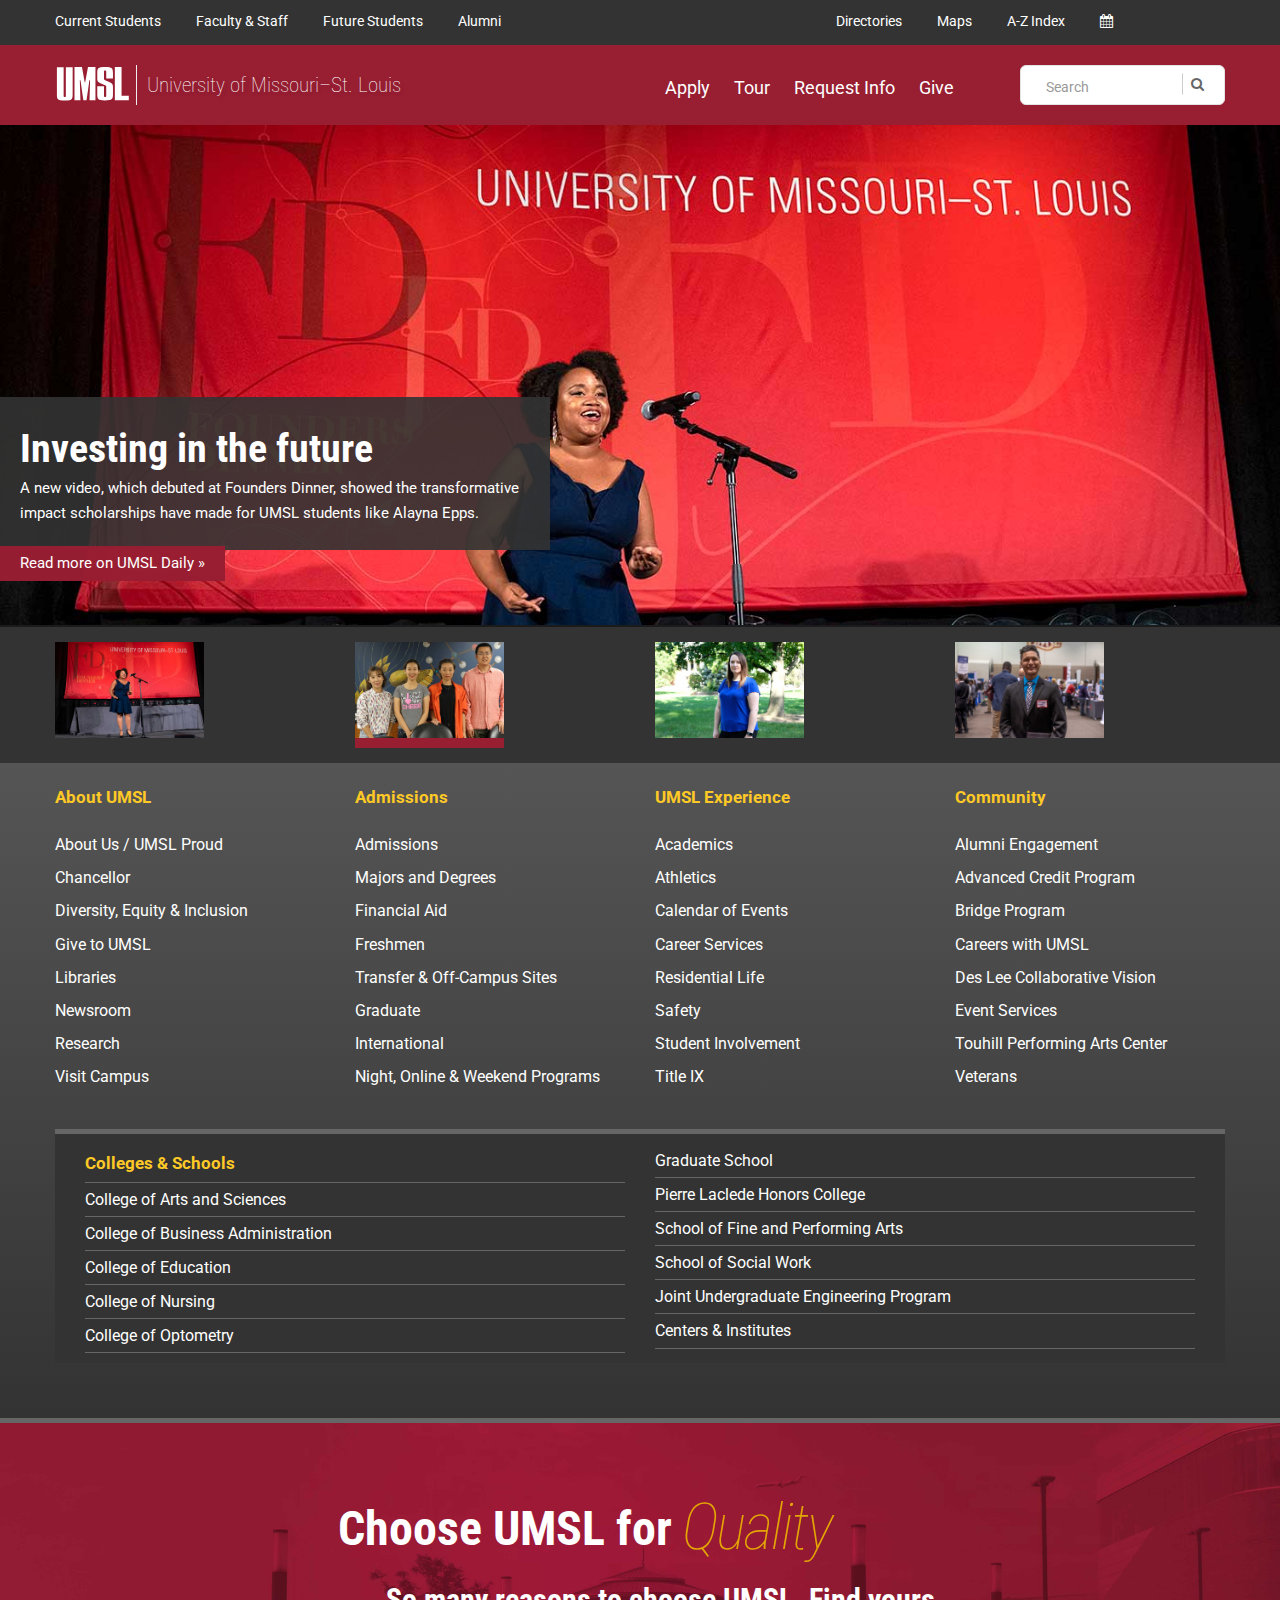
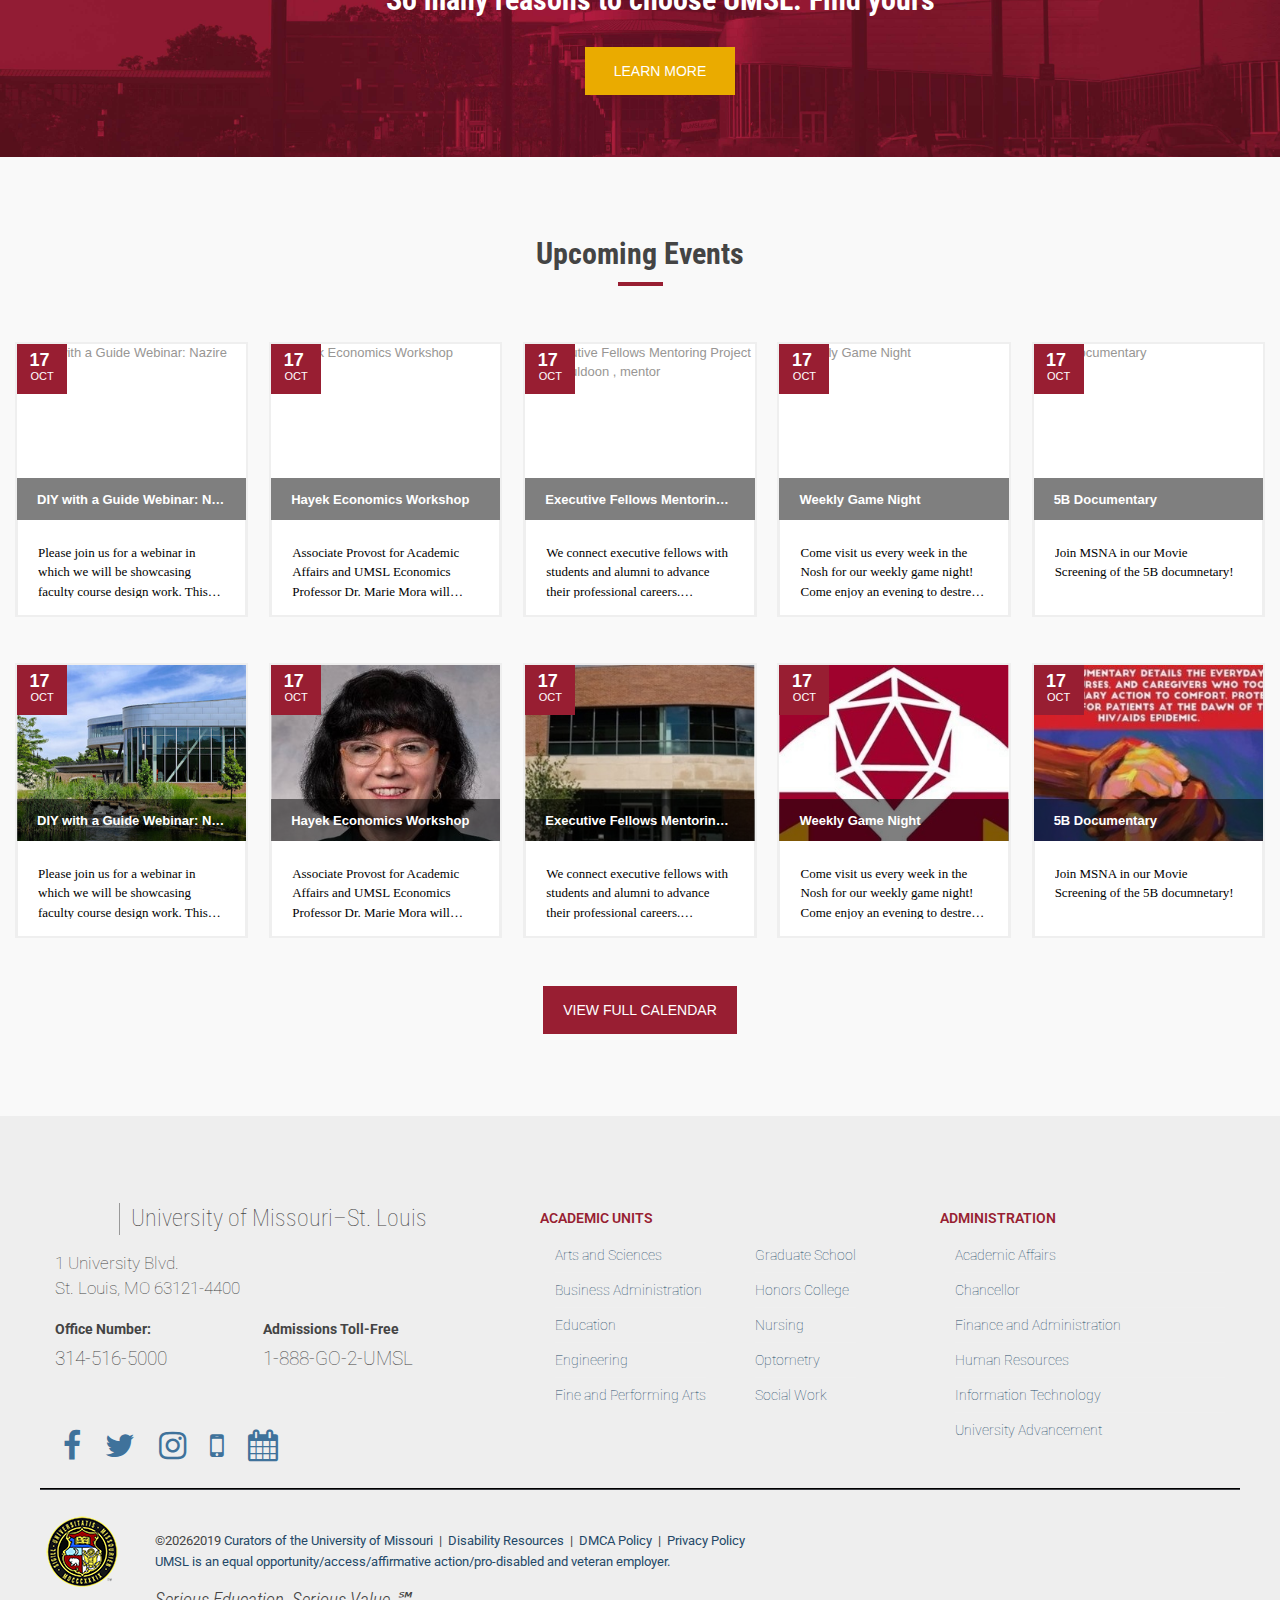
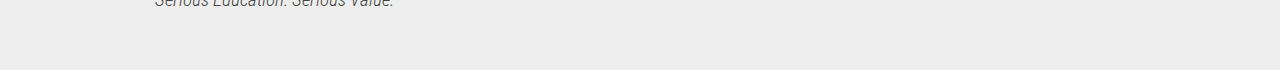
==== commit b266eccc: "summ" ====
--- a/index.html
+++ b/index.html
@@ -1,806 +1,887 @@
-<!-- saved from url=(0041)https://apply.umsl.edu/portal/ugrd-status -->
 <!DOCTYPE html>
-<html class="supports-boxshadow no-touch" lang="en">
-<head>
-	<meta content="text/html; charset=utf-8" http-equiv="Content-Type">
-	<meta content="IE=Edge" http-equiv="X-UA-Compatible">
-	<link href="https://apply-umsl-edu.cdn.technolutions.net/favicon.ico" rel="shortcut icon">
-	<link href="./Undergraduate Status Page_files/base.css" rel="stylesheet">
-	<link href="./Undergraduate Status Page_files/base(1).css" rel="stylesheet">
-	<link href="./Undergraduate Status Page_files/build-fonts.css" rel="stylesheet">
-	<link href="./Undergraduate Status Page_files/build-mobile-global.css" rel="stylesheet">
-	<link href="./Undergraduate Status Page_files/build.css" rel="stylesheet">
-	
-	<link href="./Undergraduate%20Status%20Page_files/files/fontawesome.min.css" rel="stylesheet">
-	<link href="./Undergraduate%20Status%20Page_files/files/solid.css" rel="stylesheet">
-	<link href="./Undergraduate%20Status%20Page_files/files/status.css" rel="stylesheet">
-
-	<link class="cr" href="./Undergraduate Status Page_files/css" rel="stylesheet">
-	<link href="./Undergraduate Status Page_files/render.css" rel="stylesheet">
-	<script async src="./Undergraduate%20Status%20Page_files/inferredEvents.js.download">
-	</script>
-	<script async src="./Undergraduate%20Status%20Page_files/390989017904498">
-	</script>
-	<script async src="./Undergraduate%20Status%20Page_files/fbevents.js.download">
-	</script>
-	<script async src="./Undergraduate%20Status%20Page_files/roundtrip.js.download" type="text/javascript">
-	</script>
-	<script async src="./Undergraduate%20Status%20Page_files/roundtrip.js.download" type="text/javascript">
-	</script>
-	<script async src="./Undergraduate%20Status%20Page_files/analytics.js.download" type="text/javascript">
-	</script>
-	<script async src="./Undergraduate%20Status%20Page_files/rules-p-VU7Mjf-dQFugA.js.download">
-	</script>
-	<script async src="./Undergraduate%20Status%20Page_files/quant.js.download" type="text/javascript">
-	</script>
-	<script async src="./Undergraduate%20Status%20Page_files/analytics.js.download">
-	</script>
-	<script async src="./Undergraduate%20Status%20Page_files/gtm.js.download">
-	</script>
-	<script src="./Undergraduate%20Status%20Page_files/base.js.download">
-	</script>
-	<script>
-	/*<![CDATA[*/FW.Config['Citizenship.Default.Country'] = 'US'; FW.Config['Citizenship.PR'] = 'Permanent Resident'; FW.Config['CDN'] = '//apply-umsl-edu.cdn.technolutions.net'; /*]]>*/
-	</script>
-	<script src="./Undergraduate%20Status%20Page_files/build-mobile-global.js.download">
-	</script>
-	<script>
-	/*<![CDATA[*/(function(w,d,s,l,i){w[l]=w[l]||[];w[l].push({'gtm.start':
-	new Date().getTime(),event:'gtm.js'});var f=d.getElementsByTagName(s)[0],
-	j=d.createElement(s),dl=l!='dataLayer'?'&l='+l:'';j.async=true;j.src=
-	'https://www.googletagmanager.com/gtm.js?id='+i+dl;f.parentNode.insertBefore(j,f);
-	})(window,document,'script','dataLayer','GTM-KR3J57');/*]]>*/
-	</script>
-	<script class="cr" type="text/javascript">
-	/*<![CDATA[*/        (function(i,s,o,g,r,a,m){i['GoogleAnalyticsObject']=r;i[r]=i[r]||function(){
-	       (i[r].q=i[r].q||[]).push(arguments)},i[r].l=1*new Date();a=s.createElement(o),
-	       m=s.getElementsByTagName(o)[0];a.async=1;a.src=g;m.parentNode.insertBefore(a,m)
-	       })(window,document,'script','//www.google-analytics.com/analytics.js','ga');
-	       ga('create', 'UA-10066957-1', 'auto');
-	       ga('send', 'pageview');                 
-
-	       /*]]>*/
-	</script>
-	<script>
-	/*<![CDATA[*/  gtag('event', 'conversion', {
-	   'allow_custom_scripts': true,
-	   'send_to': 'DC-9488555/conve0/umsl00+standard'
-	 });/*]]>*/
-	</script>
-	<script src="./Undergraduate%20Status%20Page_files/per.js.download">
-	</script>
-	<script src="./Undergraduate%20Status%20Page_files/base.js(1).download">
-	</script>
-	<script>
-	/*<![CDATA[*/var _qevents = _qevents || []; (function() { var elem = document.createElement('script'); elem.src = (document.location.protocol == "https:" ? "https://secure" : "http://edge") + ".quantserve.com/quant.js"; elem.async = true; elem.type = "text/javascript"; var scpt = document.getElementsByTagName('script')[0]; scpt.parentNode.insertBefore(elem, scpt); })(); _qevents.push({ qacct:"p-VU7Mjf-dQFugA" });/*]]>*/
-	</script>
-	<style>
-	/*<![CDATA[*/html > body { line-height: normal; } ul.cr, li.cr { margin: 0; padding: 0; }/*]]>*/
-	</style>
-
-
-  <meta content="width=device-width,minimum-scale=1,initial-scale=1,user-scalable=no" name="viewport" class="cr">
-<meta content="width=device-width, initial-scale=1.0" name="viewport" class="cr">
-<title>Undergraduate Status Page</title>
+<!-- saved from url=(0016)http://umsl.edu/ -->
+<html xmlns="http://www.w3.org/1999/xhtml" amp="" lang="en"><head><meta http-equiv="Content-Type" content="text/html; charset=UTF-8">
+
+		<link href="http://www.umsl.edu/files/images/apple-touch-icon-57x57.png" rel="apple-touch-icon" sizes="57x57">
+		<link href="http://www.umsl.edu/files/images/apple-touch-icon-114x114.png" rel="apple-touch-icon" sizes="114x114">
+		<link href="http://www.umsl.edu/files/images/apple-touch-icon-72x72.png" rel="apple-touch-icon" sizes="72x72">
+		<link href="http://www.umsl.edu/files/images/apple-touch-icon-144x144.png" rel="apple-touch-icon" sizes="144x144">
+		<link href="http://www.umsl.edu/files/images/apple-touch-icon-60x60.png" rel="apple-touch-icon" sizes="60x60">
+		<link href="http://www.umsl.edu/files/images/apple-touch-icon-120x120.png" rel="apple-touch-icon" sizes="120x120">
+		<link href="http://www.umsl.edu/files/images/apple-touch-icon-76x76.png" rel="apple-touch-icon" sizes="76x76">
+		<link href="http://www.umsl.edu/files/images/xapple-touch-icon-152x152.png" rel="apple-touch-icon" sizes="152x152">
+		<link href="http://www.umsl.edu/files/images/favicon-196x196.png" rel="icon" sizes="196x196" type="image/png">
+		<link href="http://www.umsl.edu/files/images/favicon-160x160.png" rel="icon" sizes="160x160" type="image/png">
+		<link href="http://www.umsl.edu/files/images/favicon-96x96.png" rel="icon" sizes="96x96" type="image/png">
+		<link href="http://www.umsl.edu/files/images/favicon-16x16.png" rel="icon" sizes="16x16" type="image/png">
+		<link href="http://www.umsl.edu/files/images/favicon-32x32.png" rel="icon" sizes="32x32" type="image/png">
+		<meta content="US" name="Organization-Country-Code">
+<meta content="St. Louis" name="City">
+<meta content="United States" name="Country">
+<meta content="Global" name="distribution">
+<meta content="38.707125;-90.311355" name="geo.position">
+<meta content="38.707125;-90.311355" name="ICBM">
+<meta content="University of Missouri - St. Louis - All Rights Reserved." name="copyright">
+<meta content="en" http-equiv="Content-Language">
+
+
+		<meta content="width=device-width,minimum-scale=1,initial-scale=1,user-scalable=no" name="viewport">
+		<meta content="width=device-width, initial-scale=1.0" name="viewport">
+		<meta content="o3OYMGKJwl80gleyTm0xvyMtdYJlxuqQiErJrDVnryE" name="google-site-verification">
+		<title>
+			University of Missouri-St. Louis
+		</title>
+		<meta content="UMSL, umsl tuition, university of missouri saint louis, university of missouri st louis, university of missouri college of education, university of missouri tuition, university missouri saint louis, university of missouri st louis mo, umsl university, um-st. louis, umsl st louis, university of missouri admissions, university of mo st louis, missouri st louis university, umsl courses, university of missouri business, missouri university st louis, saint louis missouri university, umsl financial aid, missouri state university st louis, university of missouri st louis nursing, university of missouri location, umsl school of nursing, umsl course catalog, umsl biology, umsl course schedule, umsl mo, umsl nursing, umsl nursing school, umsl nursing program, umsl campus, umsl admissions, umsl chemistry, umsl career services, umsl missouri, umsl college of education, umsl radio, umsl music, university of missouri college of business administration, university of missouri st louis college of business administration, university of mo college of business administration, umsl college of business administration," name="keywords">
+		<meta content="Home to programs that consistently earn high rankings in their fields and is the largest university in St. Louis, and the third largest in Missouri." name="description">
+		
+    <link href="./University of Missouri-St. Louis_files/bootstrap-secondary.css" rel="stylesheet" type="text/css">
+    <link href="./University of Missouri-St. Louis_files/umsl-main.css" rel="stylesheet" type="text/css">
+    <link href="./University of Missouri-St. Louis_files/font-awesome.min.css" rel="stylesheet">
+	<link href="./University of Missouri-St. Louis_files/css" rel="stylesheet">
+    <!-- IE8 MEDIA QUERY FIXING SCRIPT -->
+    <script async="" src="./University of Missouri-St. Louis_files/gtm.js"></script><script src="./University of Missouri-St. Louis_files/respond.min.js" type="text/javascript"></script>
+
+		
+		
+
+		
+    		
+		<!-- Google Tag Manager -->
+		<script>(function(w,d,s,l,i){w[l]=w[l]||[];w[l].push({'gtm.start':
+            new Date().getTime(),event:'gtm.js'});var f=d.getElementsByTagName(s)[0],
+            j=d.createElement(s),dl=l!='dataLayer'?'&l='+l:'';j.async=true;j.src=
+            'https://www.googletagmanager.com/gtm.js?id='+i+dl;f.parentNode.insertBefore(j,f);
+            })(window,document,'script','dataLayer','GTM-KR3J57');</script>
+		<!-- End Google Tag Manager -->
+        
+	<script async="true" type="text/javascript" src="./University of Missouri-St. Louis_files/roundtrip.js"></script>
+
+
+<link href="https://fonts.googleapis.com/css?family=Roboto+Condensed:300i,400,700&display=swap" rel="stylesheet">
+
+
 </head>
-<body>
-   <noscript>
-      <div style="background: #ffffcc; border-bottom: 2px solid #cccc99; padding: 5px 10px; margin-bottom: 0; text-align: center;">This website uses scripting to enhance your browsing experience. <a href="https://support.google.com/answer/23852">Enable JavaScript</a> in your browser and then reload this website.</div>
-   </noscript>
-   <div id="netblock" style="background: #ffffcc; border-bottom: 2px solid #cccc99; display: none; padding: 5px 10px; margin-bottom: 0; text-align: center;">This website uses resources that are being blocked by your network. Contact your network administrator for more information.</div>
-   <script>/*<![CDATA[*/if (window['FW'] == null) document.getElementById('netblock').style['display'] = 'block';/*]]>*/</script>
-   <noscript><iframe src="https://www.googletagmanager.com/ns.html?id=GTM-KR3J57" height="0" width="0" style="display:none;visibility:hidden"></iframe></noscript>
-   <div id="page">
-   <div style="width: 1px; height: 1px; display: inline; position: absolute;" class="cr"><img height="1" width="1" style="border-style:none;" alt="" src="./Undergraduate Status Page_files/out" class="cr"><img height="1" width="1" style="border-style:none;" alt="" src="./Undergraduate Status Page_files/out(1)" class="cr"><img height="1" width="1" style="border-style:none;" alt="" src="./Undergraduate Status Page_files/out(2)" class="cr"><img height="1" width="1" style="border-style:none;" alt="" src="./Undergraduate Status Page_files/out(3)" class="cr"><img height="1" width="1" style="border-style:none;" alt="" src="./Undergraduate Status Page_files/out(4)" class="cr"><img height="1" width="1" style="border-style:none;" alt="" src="./Undergraduate Status Page_files/out(5)" class="cr"></div>
-   <div style="width: 1px; height: 1px; display: inline; position: absolute;" class="cr"><img height="1" width="1" style="border-style:none;" alt="" src="./Undergraduate Status Page_files/out(6)" class="cr"><img height="1" width="1" style="border-style:none;" alt="" src="./Undergraduate Status Page_files/out(7)" class="cr"><img height="1" width="1" style="border-style:none;" alt="" src="./Undergraduate Status Page_files/out(8)" class="cr"><img height="1" width="1" style="border-style:none;" alt="" src="./Undergraduate Status Page_files/out(9)" class="cr"><img height="1" width="1" style="border-style:none;" alt="" src="./Undergraduate Status Page_files/out(10)" class="cr"><img height="1" width="1" style="border-style:none;" alt="" src="./Undergraduate Status Page_files/out(11)" class="cr"></div>
-   <div class="c_tactical-nav cr">
-      <div class="c_container cr">
-         <div class="c_row cr">
-            <div class="c_tactical-nav-left c_col-md-6 c_hidden-sm c_hidden-xs cr"><a class="c_1 cr" href="https://www.umsl.edu/current/index.html">Current Students</a><a class="c_2 cr" href="https://www.umsl.edu/facstaff/index.html">Faculty &amp; Staff</a><a class="c_3 cr" href="https://www.umsl.edu/degrees/">Future Students</a><a class="c_4 cr" href="https://www.umslalumni.org/s/260/alumni/start.aspx?gid=1001&amp;pgid=61">Alumni</a></div>
-            <div class="c_col-md-5 cr">
-               <div class="c_tactical-nav c_hidden-sm c_hidden-xs cr"><a class="c_1 cr" href="https://apps.umsl.edu/webapps/ITS/DirectorySearch/Search.cfm">Directories</a><a class="c_1 cr" href="https://www.umsl.edu/maps.html">Maps</a><a class="c_1 cr" href="https://www.umsl.edu/a-z/index-a-z.html">A-Z Index</a></div>
-            </div>
-         </div>
-      </div>
-   </div>
-   <div id="c_logo-bar" class="cr">
-      <div class="c_container cr">
-         <div class="c_row cr">
-            <div class="c_col-lg-6 c_col-md-5 cr">
-               <div class="c_logo-container c_clearfix cr">
-                  <a href="https://www.umsl.edu/" class="cr"></a>
-                  <div class="c_logo cr"><img alt="UMSL logo" src="./Undergraduate Status Page_files/umsl-logo.svg" style="height: auto;"></div>
-                  <div aria-hidden="”true”" class="c_logo-line cr"></div>
-                  <h5 class="c_college c_college-name-text cr"><a href="https://www.umsl.edu/index.html" id="c_link-college" class="cr">University of Missouri-St. Louis</a></h5>
-               </div>
-            </div>
-            <div class="c_col-lg-6 c_col-md-7 c_hidden-sm c_hidden-xs cr">
-               <div class="c_cta cr"><a href="https://www.umsl.edu/admissions/applications.html" class="cr">Apply</a><a href="https://www.umsl.edu/admissions/tours/index.html" class="cr">Tour</a><a href="https://www.umsl.edu/inquiry" class="cr">Request Info</a><a href="https://giving.umsl.edu/" class="cr">Give</a></div>
-               <div class="c_cta-search cr">
-                  <div id="c_custom-search-input" class="cr">
-                     <div class="c_input-group c_col-md-12 cr">
-                        <form action="https://www.umsl.edu/search.html" method="get" class="cr" autocomplete="off"><input class="c_form-control cr" name="q" placeholder="search" type="search" autocomplete="off"><input name="site" type="hidden" value="default_collection" class="cr"><input name="client" type="hidden" value="default_frontend" class="cr"><input name="output" type="hidden" value="xml_no_dtd" class="cr"><input name="proxystylesheet" type="hidden" value="default_frontend" class="cr"></form>
-                        <span class="c_input-group-btn cr"><button class="c_btn c_btn-info cr" type="button"><span class="c_input-group-btn cr"><span aria-hidden="true" class="c_fa c_fa-search cr"></span></span></button></span>
-                     </div>
-                  </div>
-               </div>
-            </div>
-         </div>
-      </div>
-   </div>
-   <div id="content" class="c_container cr">
-   <div style="background-color: #dadada; font-size: 16px; margin: -15px -15px 15px -15px; padding: 5px 15px;" role="banner">
-      <div style="position: relative;">
-         Lauren Bartlow
-         <div style="position: absolute; right: 0; top: 0;">Undergraduate Application, 962629932<a href="https://apply.umsl.edu/account/logout?r=/manage/lookup/?id=14caa754-60cd-4873-b3d5-08056ecb0202" style="margin-left: 10px;">X</a></div>
-      </div>
-      <div style="color: #666666; font-size: 11px; margin-top: 2px;">You are administratively impersonating this applicant and will be able to make changes and see data, such as unreleased decisions, that the applicant would not be able to do or see directly. You should only impersonate a single user and application at a time, so do not open multiple tabs or windows within the same browser when impersonating.</div>
-   </div>
-   <table class="fixed" style="width: 100%;">
-   <colgroup>
-      <col>
-      <col style="width: 300px;">
-   </colgroup>
-   <tbody>
-      <tr style="vertical-align: top;">
-         <td colspan="2">
-            <div class="part_rows_container">
-               <div class="part" id="part_2fd56290-ecc1-4ffb-873c-9ad74e89113e"></div>
-               
-               <div class="part" id="part_0ac46ccc-e678-4ffa-b019-17cad7ba6b7e">
-                  <h2 class="name">Welcome Lauren,</h2>
-                  
-                  	<div class="panel panel-inactive">
-                  	<span style="font-size:12pt"><span style="font-family:Calibri,sans-serif">
-                  	<div class="panel-heading">
-						<div class="panel-label">
-                  		<i class="fas fa-clock">&nbsp;</i><b>Submitted, awaiting test scores/transcripts</b></span></span>
-                  		</div>
+	<body>
+		<!-- Google Tag Manager (noscript) -->
+		<noscript>
+			<iframe height="0" src="https://www.googletagmanager.com/ns.html?id=GTM-KR3J57" style="display:none;visibility:hidden" width="0"></iframe>
+		</noscript>
+		<!-- End Google Tag Manager (noscript) -->
+		<a class="screen-reader-shortcut" href="http://umsl.edu/#main-content" id="main-content" role="main">Skip to main content</a>
+		<!-- HEADER -->
+		<div class="tactical-nav">
+			<div class="container">
+				<div class="row">
+					<div class="tactical-nav-left col-md-6 hidden-sm hidden-xs">
+						
+                    <a class="1" href="https://www.umsl.edu/current/index.html">Current Students</a>
+                        <a class="2" href="https://www.umsl.edu/facstaff/index.html">Faculty &amp; Staff</a>
+                        <a class="3" href="https://www.umsl.edu/degrees/">Future Students</a>
+                        <a class="4" href="https://www.umslalumni.org/s/260/alumni/start.aspx?gid=1001&amp;pgid=61">Alumni</a>
+    
 					</div>
-                  	<div class="panel-body">
-                  	Thank you for applying to the University of Missouri-St. Louis for the <b>(year-semester).</b> 
-                  	We have received your application; however, we are still awaiting test scores and/or transcripts. 
-                  	<b>(Conditional Logic for exactly what they need?)</b>
-                  	</div>
-                  	</div>
-              		</div>
-
-
-
-                 <div class="panel panel-inactive">
-                 <div class="panel-heading">
-                 	<div class="panel-label">
-                  	<i class="fas fa-clock">&nbsp;</i><b>Submitted, awaiting decision</b></span></span>
-                  	</div>
-                  </div>
-                  <div class="panel-body">
-                  	Thank you for applying and submitted your materials to the University of Missouri-St. Louis for the <b>(year-semester).</b> We have received your application and currently awaiting a decision. Please give us 2 business days to make a decision and we will notify your email for decision updates.
- 					</div>
-                  	</div>
-              		
-
-
-                  <div class="panel panel-success">
-                  <div class="panel-heading">
-                  	<div class="panel-label">
-                  	<i class="fas fa-check-circle">&nbsp;</i><b>Submitted and admitted</b></span></span>
-              		</div>
-              		</div>
-              		<div class="panel-body">
-                  Congratulations! You have been admitted to the University of Missouri – St. Louis. Your academic record meets our admissions standards, and we are very excited about you joining our Triton Community. Now that you are accepted to UMSL, take the next step by confirming your enrollment at the bottom of the page. Below you can find your SSO username, student ID number, estimated financial aid, and admissions rep information. For questions and concerns, contact the Office of Admissions at 314-516-5451.</span>
-              </div>
-              	  </div>
-
-              	  <div class="panel panel-warning">
-                	<div class="panel-heading">
-                  	<div class="panel-label">
-                  <i class="fas fa-times-circle"></i>&nbsp;<b>Submitted and denied</b>
+					<div class="col-md-5">
+						<div class="tactical-nav hidden-sm hidden-xs">
+							
+                    <a class="1" href="https://apps.umsl.edu/webapps/ITS/DirectorySearch/Search.cfm">Directories</a>
+                        <a class="1" href="http://www.umsl.edu/maps.html">Maps</a>
+                    <a class="2" href="http://umsl.edu/index-a-z.html">A-Z Index</a>
+    
+							<a class="icons-sm ins-ic fa-2x" href="https://calendar.umsl.edu/" style="color: white !important;" title="Calendars">
+								<i class="top-calendar-link fa fa-calendar"></i>
+							</a>
+						</div>
 					</div>
-              		</div>
-              	<div class="panel-body">
-
-                 Thank you for applying to the University of Missouri-St. Louis for the <b>(year-semester)</b>. After reviewing your application, we have determined your academic record does not meet our minimum requirements for admission. While your academic record may indicate you are not eligible to attend UMSL at this time, we would gladly reconsider your application. If you would like to appeal our admission decision, <b>please fill out the appeal form.</b> Feel free to contact the Office of Admissions at 314-516-5451 if you have any questions or concerns.<br>
-               </div>
-               </div>
-						<div class="alert alert-primary" role="alert">
-							<div class="alert-icon"><i class="fas fa-exclamation-triangle"></i></div>
-						  	<div class="alert-text">Lorem ipsum dolor sit amet, consectetur adipiscing elit, sed do eiusmod tempor incididunt ut labore et dolore magna aliqua. Ut enim ad minim veniam, quis nostrud exercitation ullamco laboris nisi ut aliquip ex ea commodo consequat. Duis aute irure dolor in reprehenderit in voluptate velit esse cillum dolore eu fugiat nulla pariatur. Excepteur sint occaecat cupidatat non proident, sunt in culpa qui officia deserunt mollit anim id est laborum.
-							</div>
-						</div>
-						<br>
-						<div class="alert alert-success" role="alert">
-							<div class="alert-icon"><i class="fas fa-exclamation-triangle"></i></div>
-						  	<div class="alert-text">Lorem ipsum dolor sit amet, consectetur adipiscing elit, sed do eiusmod tempor incididunt ut labore et dolore magna aliqua. Ut enim ad minim veniam, quis nostrud exercitation ullamco laboris nisi ut aliquip ex ea commodo consequat. Duis aute irure dolor in reprehenderit in voluptate velit esse cillum dolore eu fugiat nulla pariatur. Excepteur sint occaecat cupidatat non proident, sunt in culpa qui officia deserunt mollit anim id est laborum.
-						  	</div>
-						</div>
-						<br>
-						<div class="alert alert-warning" role="alert">
-							<div class="alert-icon"><i class="fas fa-exclamation-triangle"></i></div>
-						  	<div class="alert-text">Lorem ipsum dolor sit amet, consectetur adipiscing elit, sed do eiusmod tempor incididunt ut labore et dolore magna aliqua. Ut enim ad minim veniam, quis nostrud exercitation ullamco laboris nisi ut aliquip ex ea commodo consequat. Duis aute irure dolor in reprehenderit in voluptate velit esse cillum dolore eu fugiat nulla pariatur. Excepteur sint occaecat cupidatat non proident, sunt in culpa qui officia deserunt mollit anim id est laborum.
-						  	</div>
-						</div>
-						<br>
-						<div class="alert alert-default" role="alert">
-							<div class="alert-icon"><i class="fas fa-exclamation-triangle"></i></div>
-						  	<div class="alert-text">Lorem ipsum dolor sit amet, consectetur adipiscing elit, sed do eiusmod tempor incididunt ut labore et dolore magna aliqua. Ut enim ad minim veniam, quis nostrud exercitation ullamco laboris nisi ut aliquip ex ea commodo consequat. Duis aute irure dolor in reprehenderit in voluptate velit esse cillum dolore eu fugiat nulla pariatur. Excepteur sint occaecat cupidatat non proident, sunt in culpa qui officia deserunt mollit anim id est laborum.
-						  	</div>
-						</div>
-
-
-
-
-
-
-
-			</div>
-
-            </div>
-         </td>
-      </tr>
-
-
-
-
-
-
-
-      <tr style="vertical-align: top;">
-         <td style="padding-right: 15px;">
-            <div class="part_rows_container">
-            <div class="panel panel-default">
-            <div class="part" id="part_31c96550-7dc3-4b75-be49-cd9d0872aab7">
-               <div class="panel-heading">
-				        <div class="panel-label">
-               	<div class="panel-title"><h3><i class="fas fa-user"></i> UMSL Account Information</h3>
-               	</div>
-               </div>
-           		</div>
-
-               <div class="panel-body">
-               <strong>Student Username:</strong> LGBGGZ<br>
-               <hr>
-               <strong>Student Number:</strong> 12562753<br>
-               <hr>
-               <strong>Reset your password:</strong> <a href="https://password.umsl.edu/">https://password.umsl.edu</a>
-            </div>
-        	</div>
-            </div>
-
-
-
-
-<div class="panel panel-default">
-  <div class="part" id="part_b301a942-5a83-4516-91b7-2f92a5555cce">
-    <div style="margin-top: 10px;">
-      <div id="part_admissions">
-        <div class="panel-heading">
-          <div class="panel-label">
-            <div class="panel-title">
-              <h3><i class="fas fa-tasks"></i>Application Checklist</h3>
-            </div>
-          </div>
-          <div class="tools">
-            <div class="collapse">
-              <div id="icon"><i class="fas fa-chevron-down"></i></div>
-            </div>
-          </div>
-        </div>
-        <div class="section" style="display:none">
-          <div class="panel-body">
-            <div class="table-responsive">
-              <table class="table">
-                <colgroup>
-                  <col style="width: 25px;">
-                  <col style="width: 100px;">
-                  <col>
-                  <col style="width: 100px;">
-                </colgroup>
-                <thead>
-                  <tr class="column">
-                    <th colspan="2">Status</th>
-                    <th>Details</th>
-                    <th>Date</th>
-                  </tr>
-                </thead>
-                <tbody>
-                  <tr class="plain" style="vertical-align: top;">
-                    <td><img alt="" src="./Undergraduate%20Status%20Page_files/ok.png" title="Status: Received"></td>
-                    <td>Received</td>
-                    <td style="overflow: hidden; text-overflow: ellipsis; white-space: nowrap;">
-                      ACT Score Report
-                      <div style="color: #666666; white-space: normal;">
-                        Test Date: 7/2019<br>
-                        Test Date: 4/2019
-                      </div>
-                    </td>
-                    <td>05/21/2019</td>
-                  </tr>
-                </tbody>
-              </table>
-              <button class="btn btn-default pull-right">edit</button>
-
-            </div>
-          </div>
-        </div>
-      </div>
-    </div>
-  </div>
-</div>
-
-
-          <div class="panel panel-default">
-            <div class="part" id="part_9776a7d6-31f1-45eb-bd5d-c579bfc5d70c"></div>
-            <div class="part" id="part_e90b82c5-4c47-42e4-949e-b6922f395678">
-               <div class="panel-heading">
-               	<div class="panel-label">
-               	<div class="panel-title"><h3><i class="fas fa-pencil-alt"></i> Test Scores</h3></div>
-               </div>
-               <div class="tools">
-                  <div class="collapse">
-                    <div id="icon">
-                    <i class="fas fa-chevron-down"></i>
-                  </div>
-              </div>
-               </div>
-           	 </div>
-
-          <div class="section" style="display:none">
-           	<div class="panel-body">
-              
-           		<div class="table-responsive table-striped">	
-                <table class="table">
-                  <thead>
-                     <tr>
-                        <th>Type</th>
-                        <th>Date</th>
-                        <th>Status</th>
-                        <th>Total</th>
-                        <th>Score Name</th>
-                     </tr>
-                  </thead>
-                  <tbody>
-                     <tr>
-                        <td>ACT</td>
-                        <td></td>
-                        <td>Verified</td>
-                        <td>23</td>
-                        <td>Composite</td>
-                     </tr>
-                     <tr>
-                        <td>ACT</td>
-                        <td></td>
-                        <td>Verified</td>
-                        <td>22</td>
-                        <td>Composite</td>
-                     </tr>
-                  </tbody>
-               </table>
-                               <button class="btn btn-default pull-right">edit</button>
-
-                </div>
-           	  </div>
-            </div>
- 		</div></div>
- 	
-
-<div class="panel panel-default">
-	<div class="part" id="part_8de771e8-6567-4da9-b0ae-0f559f73dc71">
-		<div class="panel-heading">
-			<div class="panel-label">
-				<div class="panel-title">
-					<h3><i class="fas fa-file-alt"></i> Scholarship Information</h3>
-				</div>
-			</div>
-			 <div class="tools">
-                  <div class="collapse">
-                    <div id="icon">
-                    <i class="fas fa-chevron-down"></i>
-                  </div>
-              </div>
-               </div>
-
-	</div>
-<div class="section" style="display:none">
-	<div class="panel-body">
-		<div class="table-responsive table-striped">
-			<table class="table">
-				<thead>
-					<tr>
-						<th>Date</th>
-						<th>Description</th>
-						<th>Type</th>
-						<th>Amount</th>
-						<th>Accepted Amount</th>
-					</tr>
-				</thead>
-				<tbody>
-					<tr>
-						<td>&nbsp;</td>
-						<td>Access Missouri Award</td>
-						<td>Grant</td>
-						<td>750</td>
-						<td>750</td>
-					</tr>
-					<tr>
-						<td>&nbsp;</td>
-						<td>Direct Unsubsidized Loan 1</td>
-						<td>Other Aid/Loans</td>
-						<td>2750</td>
-						<td>0</td>
-					</tr>
-					<tr>
-						<td>&nbsp;</td>
-						<td>UMSL Grant</td>
-						<td>Scholarship</td>
-						<td>1000</td>
-						<td>1000</td>
-					</tr>
-				</tbody>
-			</table>
-			<div class="panel-footer">
-				If you accepted amount is 0 please log into <a href="https://myview.umsl.edu/">https://myview.umsl.edu/</a> to accept your award.
-			</div>
-       <button class="btn btn-default pull-right">edit</button>
-		</div>
-	</div>
-</div>
-</div>
-</div>
- 		
-
-<div class="part" id="part_2ffb9a3e-3d22-4b2b-bc94-b98ea146e009">
-	<div class="panel panel-default">
-		<div class="panel-heading">
-			<div class="panel-label">
-				<div class="panel-title">
-					<h3><i class="fas fa-info-circle"></i> Orientation</h3>
 				</div>
 			</div>
 		</div>
-		<div class="panel-body">
-			Thank you for starting your orientation processes.&nbsp; If you are not going to attend&nbsp;&nbsp; <a href="https://apply.umsl.edu/register/withdrawl">https://apply.umsl.edu/register/withdrawl</a>
+		<div id="logo-bar">
+			<div class="container">
+				<div class="row">
+					<div class="col-lg-6 col-md-5">
+	<div class="logo-container clearfix">
+        <div class="hidden-xs">
+            <a href="https://www.umsl.edu/">
+                <div class="logo">
+                    <img alt="UMSL logo" src="./University of Missouri-St. Louis_files/umsl-logo.svg">
+            	</div>
+            </a><!--END LOGO-->
+    		<div aria-hidden="”true”" class="logo-line"></div>
+        	<h5 class="college-name-text">
+                <a href="http://umsl.edu/index.html" id="link-college">University of Missouri–St. Louis</a>
+            </h5>
+        </div>
+		<!--MOBILE HAMBURGER-->
+		<i class="visible-sm fa fa-bars fa-1x" id="top-mobile-menu"></i>
+	</div>
+	<!--END COLLEGE TEXT-->
+</div>
+
+<div class="visible-xs col-lg-6 col-md-5">
+    <div class="logo-container clearfix">
+        <a href="https://www.umsl.edu/" id="link-college"><b>UMSL</b></a>
+        <a href="http://umsl.edu/index.html" id="link-college">| University of Missouri–St. Louis</a>
+        <i class="fa fa-bars fa-1x" id="small-top-mobile-menu"></i>
+    </div>
+</div>
+					<div class="col-lg-6 col-md-7 hidden-sm hidden-xs">
+						<div class="cta">
+                                            <a href="http://www.umsl.edu/admissions/applications.html">Apply</a>
+                                                    <a href="https://www.umsl.edu/tours">Tour</a>
+                                                    <a href="https://www.umsl.edu/inquiry">Request Info</a>
+                                                    <a href="https://giving.umsl.edu/s/260/35-development/giving/start.aspx?gid=35&amp;pgid=61">Give</a>
+            </div><!--END CTA-->
+						
+	<div class="cta-search">
+		<div id="custom-search-input">
+			<div class="input-group col-md-12">
+				<form action="https://www.umsl.edu/search.html" id="myForm" method="get">
+					<input class="form-control" name="q" placeholder="Search" type="search">
+					<input name="site" type="hidden" value="default_collection">
+					<input name="client" type="hidden" value="default_frontend">
+					<input name="output" type="hidden" value="xml_no_dtd">
+					<input name="proxystylesheet" type="hidden" value="default_frontend">
+					<span class="input-group-btn">
+						<button class="btn btn-info" type="submit">
+							<i aria-hidden="true" class="fa fa-search"></i>
+							<span class="sr-only">Submit search</span>
+						</button>
+					</span>
+				</form>
+			</div>
 		</div>
 	</div>
-</div>
-
-<div class="part" id="part_933ae814-f7f1-4346-b945-8e36090031c0">
-	<div class="panel panel-default">
-		<div class="panel-heading">
-			<div class="panel-label">
-				<i class="fas fa-info-circle"></i>
-				<div class="panel-title">
-					<h3>Registered Events</h3>
+
+					</div>
 				</div>
 			</div>
 		</div>
-		<div class="panel-body">
-			<p>You have registered for <b>an event</b> on <b>Date</b></p>
-		</div>
-	</div>
-</div>
-
-<div class="part" id="part_4597116e-d3de-493c-98b1-5da27a31e1ee">
-	<div class="panel panel-default">
-		<div class="panel-heading">
-			<div class="panel-label">
-				<h3><i class="fas fa-info-circle"></i> Final Transcripts</h3>
-			</div>
-             <div class="tools">
-                  <div class="collapse">
-                    <div id="icon">
-                    <i class="fas fa-chevron-down"></i>
-                  </div>
-              </div>
-               </div>
-		</div>
-    <div class="section" style="display:none">
-		<div class="panel-body">
-			<p>If you took two years of a foreign language in high school or any other courses prior to UMSL, your Academic Advisor will need a copy of your final transcripts to verify that you met these requirement. This will also assist in having a quicker meeting to develop your course schedule during your Academic Advising appointment.</p>
-		</div>
-		<div class="panel-footer warning">
-			<div class="panel-footer-heading">
-			<h4 class="warning-text">
-					<i class="fas fa-exclamation-triangle"></i>&nbsp;Action to Take
-				</h4>
-			</div>
-			<div class="panel-body">
+		<div class="secondary-mobile-menu">
+			<div class="mobile-menu-pane unit-mobile-menu-pane">
 				
-				<p>Mail an official copy of your final high school or college transcript to:</p>
+	<form action="https://www.umsl.edu/search.html" class="visible-xs visible-sm" method="get" style="padding-bottom: 10px">
+		<input id="mobile-search" name="q" placeholder="Search" type="search">
+		<input name="site" type="hidden" value="default_collection">
+		<input name="client" type="hidden" value="default_frontend">
+		<input name="output" type="hidden" value="xml_no_dtd">
+		<input name="proxystylesheet" type="hidden" value="default_frontend">
+	</form>
+
 				
-				<h5 class="location-name">Undergraduate Admissions</h5>
-				<h6 class="location-address">1 University Blvd.<br>
-				St. Louis, Missouri 63121</h6>
+
+
+<div class="visible-xs visible-sm umsl-main-mobile-menu mobile-menu-pane">
+        <div id="tactical-mobile-menu">
+            <a class="topNavMobile" href="http://umsl.edu/#" id="umsl-main-nav">
+                UMSL Quick Links<i class="section-mobile-menu fa fa fa-angle-down fa-1x"></i>
+            </a>
+        </div>
+    </div>
+    <div class="tac-nav" style="display:none;">
+        <ul class="visible-xs visible-sm sub-umsl-main-mobile-menu">
+                                                                                                                                <li>
+                            <a href="https://www.umsl.edu/current/index.html">Current Students</a>
+                        </li>
+                                                                                                                                                    <li>
+                            <a href="http://www.umsl.edu/admissions/applications.html">Apply</a>
+                        </li>
+                                                                                                                                                    <li>
+                            <a href="https://www.umsl.edu/degrees/">Future Students</a>
+                        </li>
+                                                                                                                                                    <li>
+                            <a href="https://www.umsl.edu/tours">Tour</a>
+                        </li>
+                                                                                                                                                    <li>
+                            <a href="https://www.umsl.edu/facstaff/index.html">Faculty &amp; Staff</a>
+                        </li>
+                                                                                                                                                    <li>
+                            <a href="https://www.umsl.edu/inquiry">Request Info</a>
+                        </li>
+                                                                                                                                                    <li>
+                            <a href="https://www.umslalumni.org/s/260/alumni/start.aspx?gid=1001&amp;pgid=61">Alumni</a>
+                        </li>
+                                                                                                                                                    <li>
+                            <a href="https://giving.umsl.edu/s/260/35-development/giving/start.aspx?gid=35&amp;pgid=61">Give</a>
+                        </li>
+                                                                                                                                                    <li>
+                            <a href="https://apps.umsl.edu/webapps/ITS/DirectorySearch/Search.cfm">Directories</a>
+                        </li>
+                                                                                                                                                    <li>
+                            <a href="https://calendar.umsl.edu/">Campus Calendar</a>
+                        </li>
+                                                                                                                            <li>
+                            <a href="http://umsl.edu/index-a-z.html">A-Z Index</a>
+                        </li>
+                                                                                                                                                    <li>
+                            <a href="http://www.umsl.edu/maps.html">Maps</a>
+                        </li>
+                                            </ul>
+    </div>
+  
 			</div>
 		</div>
-	</div>
-  </div>
+		<!--End Logobar-->
+		<!-- END HEADER -->
+		
+
+<div class="row" id="js-disabled" style="display: none;">
+<div class="hero-slideshow-wrapper" style="left: -1536px; width: 6144px;">
+                            <a href="https://blogs.umsl.edu/news/2019/10/11/sholarships-transform-lives/"><div class="hero-story" style="width: 1536px;">
+            <div class="hero-story-wrapper">
+                <img src="./University of Missouri-St. Louis_files/founders.jpg">
+                <div class="hero-story-headline">
+                    <h1>Investing in the future</h1>
+                    <p class="hidden-xs">A new video, which debuted at Founders Dinner, showed the transformative impact scholarships have made for UMSL students like Alayna Epps.</p>
+                    <div class="read-more-box">
+                        <p>Read more on UMSL Daily »</p>
+                    </div>
+                </div>
+            </div>
+        </div></a>
+                    </div></div>
+<div class="row js-enabled" style="display: block;">
+        <div class="col-sm-12 hero-slideshow-container">
+            <div class="hero-slideshow-wrapper" style="left: -1536px; width: 6144px;">
+                                                                                <a href="https://blogs.umsl.edu/news/2019/10/11/sholarships-transform-lives/" id="link-1"><div class="hero-story" id="slide-one" style="width: 1536px;">
+                    <div class="hero-story-wrapper">
+                        <img alt="UMSL Daily Slideshow" id="slide-1" src="./University of Missouri-St. Louis_files/founders.jpg">
+                        <div class="hero-story-headline">
+                            <h1 id="headline-1">Investing in the future</h1>
+                            <p class="hidden-xs" id="text-1">A new video, which debuted at Founders Dinner, showed the transformative impact scholarships have made for UMSL students like Alayna Epps.</p>
+                            <div class="read-more-box">
+                                <p id="read-text-1">Read more on UMSL Daily »</p>
+                            </div>
+                        </div>
+                    </div>
+                </div></a>
+                                                                <a href="https://blogs.umsl.edu/news/2019/10/07/umsl-shenyang-doctorate/" id="link-2"><div class="hero-story" id="slide-two" style="width: 1536px;">
+                    <div class="hero-story-wrapper">
+                        <img alt="UMSL Daily Slideshow" id="slide-2" src="./University of Missouri-St. Louis_files/Global-education.jpg">
+                        <div class="hero-story-headline">
+                            <h1 id="headline-2">Global education</h1>
+                            <p class="hidden-xs" id="text-2">Fourteen Chinese students form the first cohort in an innovative EdD program created by UMSL and Shenyang Normal University.</p>
+                            <div class="read-more-box">
+                                <p id="read-text-2">Read more on UMSL Daily »</p>
+                            </div>
+                        </div>
+                    </div>
+                </div></a>
+                                                                <a href="https://blogs.umsl.edu/news/2019/10/07/krystal-matson/" id="link-3"><div class="hero-story" id="slide-three" style="width: 1536px;">
+                    <div class="hero-story-wrapper">
+                        <img alt="UMSL Daily Slideshow" id="slide-3" src="./University of Missouri-St. Louis_files/Giving-back.jpg">
+                        <div class="hero-story-headline">
+                            <h1 id="headline-3">Giving back</h1>
+                            <p class="hidden-xs" id="text-3">Optometry student Krystal Matson received the Dr. Larry J. Alexander Scholarship in recognition of her service to others and the profession. </p>
+                            <div class="read-more-box">
+                                <p id="read-text-3">Read more on UMSL Daily »</p>
+                            </div>
+                        </div>
+                    </div>
+                </div></a>
+                                                                <a href="https://blogs.umsl.edu/news/2019/09/30/job-fair-2019/" id="link-4"><div class="hero-story" id="slide-four" style="width: 1536px;">
+                    <div class="hero-story-wrapper">
+                        <img alt="UMSL Daily Slideshow" id="slide-4" src="./University of Missouri-St. Louis_files/jobfair.jpg">
+                        <div class="hero-story-headline">
+                            <h1 id="headline-4">Prepared to impress</h1>
+                            <p class="hidden-xs" id="text-4">Jesus Najera was among 525 students taking advantage of the chance to meet with potential employers at the Fall Internship and Job Fair.</p>
+                            <div class="read-more-box">
+                                <p id="read-text-4">Read more on UMSL Daily »</p>
+                            </div>
+                        </div>
+                    </div>
+                </div></a>
+                            </div>
+        </div>  
 </div>
-
-
-<div class="part" id="part_87125d9d-4039-428d-b808-a76a192289a6">
-	<div class="panel panel-default">
-		<div class="panel-heading">
-			<div class="panel-label">
-				<h3><i class="fas fa-info-circle"></i> Check your tech</h3>
-			</div>
-		</div>
-		<div class="panel-body">
-			<p>Login into MyView and MyGateway. <b>MyView</b> is a web-based form of communication that allows you to access your student records (ie. Registration, financial aid, billing information, etc.) <b>MyGateway</b> (Blackboard) is our online course management system that provides access to course material.</p>
-		</div>
-		<div class="panel-footer warning">
-			<div class="panel-footer-heading">
-				<h4 class="warning-text"><i class="fas fa-exclamation-triangle"></i>&nbsp;Action to Take</h4>
-			</div>
-
-			<div class="panel-body">
-				<ul>
-					<li>Login into <a href="myview.umsl.edu">myview.umsl.edu</a> or <a href="mygateway.umsl.edu">mygateway.umsl.edu</a> using your user ID (SSO ID) and password. Be sure to click the button “I Agree” on the e-consent page to gain full access.
-					</li>
-					<li>During Orientation, we will provide key tips and navigate through both of these portals to assist in using both of these portals as an UMSL student.</li>
-					<li>Once you have successfully logged into both of these portals, you can check this off your tasklist.</li>
-				</ul>
-			</div>
-		</div>
-		<div class="panel-footer success">
-			<div class="panel-footer-heading">
-				<span class="success-text"><i class="fas fa-question-circle"></i>&nbsp;Help</span><br>
-			</div>
-			<div class="panel-body">
-				<h5 class="location-name">Information Technology Center – Help Desk</h5>
-				<h6 class="location-address">Located in Lucas Hall, Room 211</h6>
-				<strong>Phone:</strong> 314-516-6034
-			</div>
-		</div>
-	</div>
+<!-- END HERO STORY -->
+<!-- LARGE DISPLAY. EVERYTHING HERE HIDDEN ON PHONE -->
+<div class="hidden-xs">
+<!-- ADDITIONAL STORIES-->
+<div class="additional-stories js-enabled" style="display: block;">
+    <div class="container">
+        <div class="row">
+                                            <div class="col-xs-3 additional-story" data-slide-number="0" id="story-0">
+                    <img alt="UMSL Daily Slideshow" id="thumbnail-1" src="./University of Missouri-St. Louis_files/founders.jpg">
+                </div>
+                                                            <div class="col-xs-3 additional-story selected-story-1 selected-story" data-slide-number="1" id="story-1">
+                    <img alt="UMSL Daily Slideshow" id="thumbnail-2" src="./University of Missouri-St. Louis_files/Global-education.jpg">
+                </div>
+                                                            <div class="col-xs-3 additional-story selected-story-2" data-slide-number="2" id="story-2">
+                    <img alt="UMSL Daily Slideshow" id="thumbnail-3" src="./University of Missouri-St. Louis_files/Giving-back.jpg">
+                </div>
+                                                            <div class="col-xs-3 additional-story selected-story-3" data-slide-number="3" id="story-3">
+                    <img alt="UMSL Daily Slideshow" id="thumbnail-4" src="./University of Missouri-St. Louis_files/jobfair.jpg">
+                </div>
+                    </div>
+    </div>
 </div>
-
-
-<div class="part" id="part_2ef90c7b-e371-4cac-9828-6a511cbaa604">
-	<div class="panel panel-default">
-		<div class="panel-heading">
-			<div class="panel-label">
-				<h3><i class="fas fa-info-circle"></i>Financial Aid</h3>
-			</div>
-		</div>
-		<div class="panel-body">
-			We encourage all students to apply for financial aid by submitting the Free Application for Federal Student Aid (FAFSA). Students can submit the FAFSA online at fafsa.edu.gov and the priority deadline to apply is April 1. Contact Financial Aid with questions about scholarships, loans, or grants.
-		</div>
-		<div class="panel-footer warning">
-			<div class="panel-footer-heading">
-				<h5 class="warning-text"><i class="fas fa-exclamation-triangle"></i>&nbsp;Action to Take</h5>
-			</div>
-
-			<div class="panel-body">
-				<ul>
-					<li>Apply for aid by submitting a Free Application for Federal Aid (FAFSA) at: <a href="http://www.fafsa.edu.gov/">www.fafsa.edu.gov</a>.
-					</li>
-					<li style="list-style: none">UMSL School Code is 002519</li>
-				</ul>
-			</div>
-		</div>
-		<div class="panel-footer success">
-			<div class="panel-footer-heading">
-				<span class="success-text"><i class="fas fa-question-circle"></i>&nbsp;Help</span><br>
-			</div>
-			<div class="panel-body">
-				<h5 class="location-name">Financial Aid Office</h5>
-				<h6 class="location-address">
-				Located in Millennium Student Center, 3rd Floor, Room 327</h6>
-				<strong>Phone:</strong> 314-516-5526<br>
-				<strong>Email:</strong> <a href="mailto:financialaid@umsl.edu">financialaid@umsl.edu</a>
-			</div>
-		</div>
-	</div>
 </div>
 
-<div class="part" id="part_b16ba0b4-14ef-40ec-848d-2ddad712e0a6">
-	<div class="panel panel-default">
-		<div class="panel-heading">
-			<div class="panel-label">
-				<i class="fas fa-info-circle"></i>
-				<h3>UMSL Scholarship Application</h3>
-			</div>
-		</div>
-		<div class="panel-body">
-			UMSL offers a variety of scholarships each year. The University of Missouri-St. Louis Scholarship Application on ---- gets you considered for need-based and non-need based scholarships.
-		</div>
-		<div class="panel-footer warning">
-			<div class="panel-footer-heading">
-				<h5 class="warning-text"><i class="fas fa-exclamation-triangle"></i>&nbsp;Action to Take</h5>
-			</div>
-			<div class="panel-body">
-				<ul>
-					<li>Visit this webpage to assist in finding a scholarship: <a href="http://www.umsl.edu/services/finaid/scholarships/find.html">http://www.umsl.edu/services/finaid/scholarships/find.html</a>
-					</li>
-				</ul>
-			</div>
-		</div>
-		<div class="panel-footer success">
-			<div class="panel-footer-heading">
-				<span class="success-text"><i class="fas fa-question-circle"></i>&nbsp;Help</span><br>
-				</div>
-			<div class="panel-body">
-				<h5 class="location-name">Financial Aid Office</h5>
-				<h6 class="location-address">Located in Millennium Student Center, 3rd Floor, Room 327</h6>
-				<strong>Phone:</strong> 314-516-5526<br>
-				<strong>Email:</strong> <a href="mailto:financialaid@umsl.edu">financialaid@umsl.edu</a>
-			</div>
-		</div>
-	</div>
+
+
+
+
+
+
+
+
+
+
+
+
+
+
+
+
+
+
+
+
+
+
+
+
+
+
+
+
+
+<div class="hidden-xs">
+<div class="main-nav">
+    <div class="container">
+        <div class="row">
+                            <div class="col-xs-3">
+                    <p>About UMSL</p>
+                    
+                                                                
+                        <a href="http://www.umsl.edu/proud/index.html">About Us / UMSL Proud</a>
+                                            
+                        <a href="http://www.umsl.edu/chancellor/">Chancellor</a>
+                                            
+                        <a href="https://www.umsl.edu/services/odei/">Diversity, Equity &amp; Inclusion</a>
+                                            
+                        <a href="https://giving.umsl.edu/s/260/35-development/giving/start.aspx?gid=35&amp;pgid=61">Give to UMSL</a>
+                                            
+                        <a href="http://www.umsl.edu/~libweb/">Libraries</a>
+                                            
+                        <a href="http://blogs.umsl.edu/news/category/news-releases/">Newsroom</a>
+                                            
+                        <a href="http://www.umsl.edu/services/ora/">Research</a>
+                                            
+                        <a href="https://www.umsl.edu/admissions/tours/index.html">Visit Campus</a>
+                                    </div>
+                            <div class="col-xs-3">
+                    <p>Admissions</p>
+                    
+                                                                
+                        <a href="https://www.umsl.edu/admissions/index.html">Admissions</a>
+                                            
+                        <a href="http://www.umsl.edu/degrees/index.html">Majors and Degrees</a>
+                                            
+                        <a href="http://www.umsl.edu/services/finaid/">Financial Aid</a>
+                                            
+                        <a href="https://www.umsl.edu/admissions/requirements/freshman.html">Freshmen</a>
+                                            
+                        <a href="http://www.umsl.edu/transferservices/">Transfer &amp; Off-Campus Sites</a>
+                                            
+                        <a href="https://www.umsl.edu/gradschool/index.html">Graduate</a>
+                                            
+                        <a href="https://www.umsl.edu/global/">International</a>
+                                            
+                        <a href="http://www.umsl.edu/now/index.html">Night, Online &amp; Weekend Programs</a>
+                                    </div>
+                            <div class="col-xs-3">
+                    <p>UMSL Experience</p>
+                    
+                                                                
+                        <a href="https://www.umsl.edu/academics/index.html">Academics</a>
+                                            
+                        <a href="http://www.umsltritons.com/">Athletics</a>
+                                            
+                        <a href="https://calendar.umsl.edu/">Calendar of Events</a>
+                                            
+                        <a href="http://www.umsl.edu/depts/career/">Career Services </a>
+                                            
+                        <a href="http://www.umsl.edu/services/reslife/">Residential Life</a>
+                                            
+                        <a href="http://www.umsl.edu/~safetyinitiatives/">Safety</a>
+                                            
+                        <a href="http://www.umsl.edu/studentinvolvement/">Student Involvement</a>
+                                            
+                        <a href="http://www.umsl.edu/title-ix/index.html">Title IX</a>
+                                    </div>
+                            <div class="col-xs-3">
+                    <p>Community</p>
+                    
+                                                                
+                        <a href="https://www.umslalumni.org/s/260/alumni/start.aspx?gid=1001&amp;pgid=61">Alumni Engagement</a>
+                                            
+                        <a href="http://www.umsl.edu/continuinged/acp/">Advanced Credit Program</a>
+                                            
+                        <a href="http://www.umsl.edu/precollegiate/">Bridge Program</a>
+                                            
+                        <a href="https://www.umsl.edu/services/hrs/careers/index.html">Careers with UMSL</a>
+                                            
+                        <a href="http://www.umsl.edu/desleecollaborative/">Des Lee Collaborative Vision</a>
+                                            
+                        <a href="http://www.umsl.edu/eventservices/">Event Services</a>
+                                            
+                        <a href="http://www.touhill.org/">Touhill Performing Arts Center</a>
+                                            
+                        <a href="http://www.umsl.edu/veterans/">Veterans</a>
+                                    </div>
+                    </div>
+                <div class="row colleges-and-schools">
+            <div class="col-sm-6">
+                <p>Colleges &amp; Schools</p>
+                                                                <a href="https://www.umsl.edu/divisions/artscience/" id="colleges-schools-1">College of Arts and Sciences</a>
+                                                                                            <a href="https://www.umsl.edu/divisions/business/" id="colleges-schools-2">College of Business Administration</a>
+                                                                                            <a href="https://coe.umsl.edu/w2/index.cfm" id="colleges-schools-3">College of Education</a>
+                                                                                            <a href="https://www.umsl.edu/~nursingweb/" id="colleges-schools-4">College of Nursing</a>
+                                                                                            <a href="http://www.umsl.edu/divisions/optometry/index.html" id="colleges-schools-5">College of Optometry</a>
+                                                            </div>
+            <div class="col-sm-6">
+                                                                    <a href="https://www.umsl.edu/gradschool/" id="colleges-schools-6">Graduate School</a>
+                                                                                            <a href="https://www.umsl.edu/honors/index.html" id="colleges-schools-7">Pierre Laclede Honors College</a>
+                                                                                            <a href="https://www.umsl.edu/fineandperformingarts/" id="colleges-schools-8">School of Fine and Performing Arts</a>
+                                                                                            <a href="https://www.umsl.edu/socialwork/" id="colleges-schools-9">School of Social Work</a>
+                                                                                            <a href="https://www.umsl.edu/divisions/engineering/" id="colleges-schools-10">Joint Undergraduate Engineering Program</a>
+                                                                                            <a href="http://www.umsl.edu/academics/centers-institutes.html" id="colleges-schools-11">Centers &amp; Institutes</a>
+                                                                                </div>
+        </div>
+    </div>
 </div>
-</td>
-<td>
-    <div class="part_rows_container">
-        <div class="part" id="part_8584420f-c109-4304-b312-d87b604d490e">
-           <div class="panel panel-default">
-			<div class="panel-heading">
-           	<div class="panel-label">
-            <h3>Your Student Success Team</h3>
-           	</div>
-           </div>
-           <div class="panel-body">
-            <div id="parent_div_1">
-            	<ul class="list-group">
-                	<li class="list-group-item">
-                	<h4 class="contact-title">Student Recruitment Specialist</h4>
-                    <h4 class="contact-name">Austin Culbertson</h4>
-                    <span class="contact-details">
-                    	<a href="mailto:"askaustin@umsl.edu">askaustin@umsl.edu</a></span>
-                    <span class="contact-details"><a href="tel:+1 314-437-8212">+1 314-437-8212</a></span>
-                	</li>
-            </div>
-            <div>
-            	<ul class="list-group">
-                	<li class="list-group-item">
-                	<h4 class="contact-title">Financial Aid Counselor</h4>
-                    <h5 class="contact-name">Mark Curry</h5>
-                    <span class="contact-details"><a href="mailto:"askmark@umsl.edu">askmark@umsl.edu</a></span>
-                    <span class="contact-details"><a href="tel:"314-516-5000">314-516-5000</a></span>
-                	</li>
+</div>
+<div class="visible-xs">
+    <div class="mobile-main-nav">
+        <div class="container">
+            <div class="row">
+                <ul>
+                                            <li><a href="http://umsl.edu/#">About UMSL</a>
+                            <ul>
+                                                                                                    <li><a href="http://www.umsl.edu/proud/index.html">About Us / UMSL Proud</a></li>
+                                                                    <li><a href="http://www.umsl.edu/chancellor/">Chancellor</a></li>
+                                                                    <li><a href="https://www.umsl.edu/services/odei/">Diversity, Equity &amp; Inclusion</a></li>
+                                                                    <li><a href="https://giving.umsl.edu/s/260/35-development/giving/start.aspx?gid=35&amp;pgid=61">Give to UMSL</a></li>
+                                                                    <li><a href="http://www.umsl.edu/~libweb/">Libraries</a></li>
+                                                                    <li><a href="http://blogs.umsl.edu/news/category/news-releases/">Newsroom</a></li>
+                                                                    <li><a href="http://www.umsl.edu/services/ora/">Research</a></li>
+                                                                    <li><a href="https://www.umsl.edu/admissions/tours/index.html">Visit Campus</a></li>
+                                                            </ul>
+                        </li>
+                                            <li><a href="http://umsl.edu/#">Admissions</a>
+                            <ul>
+                                                                                                    <li><a href="https://www.umsl.edu/admissions/index.html">Admissions</a></li>
+                                                                    <li><a href="http://www.umsl.edu/degrees/index.html">Majors and Degrees</a></li>
+                                                                    <li><a href="http://www.umsl.edu/services/finaid/">Financial Aid</a></li>
+                                                                    <li><a href="https://www.umsl.edu/admissions/requirements/freshman.html">Freshmen</a></li>
+                                                                    <li><a href="http://www.umsl.edu/transferservices/">Transfer &amp; Off-Campus Sites</a></li>
+                                                                    <li><a href="https://www.umsl.edu/gradschool/index.html">Graduate</a></li>
+                                                                    <li><a href="https://www.umsl.edu/global/">International</a></li>
+                                                                    <li><a href="http://www.umsl.edu/now/index.html">Night, Online &amp; Weekend Programs</a></li>
+                                                            </ul>
+                        </li>
+                                            <li><a href="http://umsl.edu/#">UMSL Experience</a>
+                            <ul>
+                                                                                                    <li><a href="https://www.umsl.edu/academics/index.html">Academics</a></li>
+                                                                    <li><a href="http://www.umsltritons.com/">Athletics</a></li>
+                                                                    <li><a href="https://calendar.umsl.edu/">Calendar of Events</a></li>
+                                                                    <li><a href="http://www.umsl.edu/depts/career/">Career Services </a></li>
+                                                                    <li><a href="http://www.umsl.edu/services/reslife/">Residential Life</a></li>
+                                                                    <li><a href="http://www.umsl.edu/~safetyinitiatives/">Safety</a></li>
+                                                                    <li><a href="http://www.umsl.edu/studentinvolvement/">Student Involvement</a></li>
+                                                                    <li><a href="http://www.umsl.edu/title-ix/index.html">Title IX</a></li>
+                                                            </ul>
+                        </li>
+                                            <li><a href="http://umsl.edu/#">Community</a>
+                            <ul>
+                                                                                                    <li><a href="https://www.umslalumni.org/s/260/alumni/start.aspx?gid=1001&amp;pgid=61">Alumni Engagement</a></li>
+                                                                    <li><a href="http://www.umsl.edu/continuinged/acp/">Advanced Credit Program</a></li>
+                                                                    <li><a href="http://www.umsl.edu/precollegiate/">Bridge Program</a></li>
+                                                                    <li><a href="https://www.umsl.edu/services/hrs/careers/index.html">Careers with UMSL</a></li>
+                                                                    <li><a href="http://www.umsl.edu/desleecollaborative/">Des Lee Collaborative Vision</a></li>
+                                                                    <li><a href="http://www.umsl.edu/eventservices/">Event Services</a></li>
+                                                                    <li><a href="http://www.touhill.org/">Touhill Performing Arts Center</a></li>
+                                                                    <li><a href="http://www.umsl.edu/veterans/">Veterans</a></li>
+                                                            </ul>
+                        </li>
+                                                            <li><a href="http://umsl.edu/#">Colleges and Schools</a>
+                        <ul>
+                                                    <li><a href="https://www.umsl.edu/divisions/artscience/">College of Arts and Sciences</a></li>
+                                                    <li><a href="https://www.umsl.edu/divisions/business/">College of Business Administration</a></li>
+                                                    <li><a href="https://coe.umsl.edu/w2/index.cfm">College of Education</a></li>
+                                                    <li><a href="https://www.umsl.edu/~nursingweb/">College of Nursing</a></li>
+                                                    <li><a href="http://www.umsl.edu/divisions/optometry/index.html">College of Optometry</a></li>
+                                                    <li><a href="https://www.umsl.edu/gradschool/">Graduate School</a></li>
+                                                    <li><a href="https://www.umsl.edu/honors/index.html">Pierre Laclede Honors College</a></li>
+                                                    <li><a href="https://www.umsl.edu/fineandperformingarts/">School of Fine and Performing Arts</a></li>
+                                                    <li><a href="https://www.umsl.edu/socialwork/">School of Social Work</a></li>
+                                                    <li><a href="https://www.umsl.edu/divisions/engineering/">Joint Undergraduate Engineering Program</a></li>
+                                                    <li><a href="http://www.umsl.edu/academics/centers-institutes.html">Centers &amp; Institutes</a></li>
+                                                </ul>
+                    </li>
                 </ul>
-                </div>
-
-            	<ul class="list-group">
-                	<li class="list-group-item">
-					<h4 class="contact-title">Honors College Student Recruitment Specialist</h4>
-					<h5 class="contact-name">Holly Pope<h5>
-					<span class="contact-details">
-						<a href="mailto:"askhonors@umsl.edu">askhonors@umsl.edu</a>
-                    </span>
-                    <span class="contact-details"><a href="tel:"314-516-7769">314-516-7769</span>
-               </div>
-            		</li>
-        		</ul>
             </div>
         </div>
     </div>
 </div>
 
-</td>
-</tr></tbody></table>
-<div style="clear: both;"></div>
-</div>
-<footer class="c_umsl-footer cr">
-    <div class="c_container cr">
-        <div class="c_row cr">
-            <div class="c_col-lg-5 c_col-md-5 cr">
-                <div class="c_logo c_pull-left cr">
-                    <div class="c_footer-logo cr"></div>
-                </div>
-                <div class="c_logo-line cr"></div>
-                <h5 class="c_fullname cr">University of Missouri–St. Louis</h5>
-                <div class="c_clearfix cr"></div>
-                <div class="c_row cr">
-                    <div class="c_col-md-12 cr">
-                        <address class="cr"><span class="c_college-address cr">1 University Blvd.</span><br class="cr">
-                            St. Louis, MO 63121-4400
-                        </address>
-                    </div>
-                    <div class="c_col-md-5 cr"><small class="cr"><strong class="cr">Office Number:</strong></small><span class="c_phone cr">314-516-5000</span></div>
-                    <br class="cr">
-                    <div class="c_col-md-6 cr"><small class="cr"><strong class="cr">Admissions Toll-Free</strong></small><span class="c_phone cr">1-888-GO-2-UMSL</span></div>
-                </div>
-                <div class="c_social-icons cr">
-                    <ul class="c_nomargin cr"><a class="c_icons-sm c_ins-ic c_fa-2x cr" href="https://www.facebook.com/UMSL.edu" title="Facebook"><i class="c_fa c_fa-facebook cr"></i></a><a class="c_icons-sm c_ins-ic c_fa-2x cr" href="https://www.twitter.com/umsl" title="Twitter"><i class="c_fa c_fa-twitter cr"></i></a><a class="c_icons-sm c_ins-ic c_fa-2x cr" href="https://www.instagram.com/umsl/" title="Instagram"><i class="c_fa c_fa-instagram cr"></i></a><a class="c_icons-sm c_ins-ic c_fa-2x cr" href="https://www.umsl.edu/marketing/mobile/mobile.html" title="UMSL Mobile"><i class="c_fa c_fa-mobile cr"></i></a><a class="c_icons-sm c_ins-ic c_fa-2x cr" href="https://www.umsl.edu/campus-calendar/" title="Calendars"><i class="c_fa c_fa-calendar cr"></i></a></ul>
-                </div>
-            </div>
-            <div class="c_col-lg-4 c_col-md-4 cr">
-                <ul class="c_list-unstyled c_clear-margins cr">
-                    <li class="c_list-container c_list_nav_menu cr">
-                        <div class="c_row cr">
-                            <h1 class="c_footer-title cr">Academic Units</h1>
-                            <div class="c_col-lg-6 c_col-sm-6 cr">
-                                <ul class="c_pull-left cr">
-                                    <li class="cr"><a href="https://www.umsl.edu/divisions/artscience/" class="cr">Arts and Sciences</a></li>
-                                    <li class="cr"><a href="https://www.umsl.edu/divisions/business/" class="cr">Business Administration</a></li>
-                                    <li class="cr"><a href="https://coe.umsl.edu/w2/index.cfm" class="cr">Education</a></li>
-                                    <li class="cr"><a href="https://www.umsl.edu/divisions/engineering/" class="cr">Engineering</a></li>
-                                    <li class="cr"><a href="https://www.umsl.edu/fineandperformingarts/" class="cr">Fine and Performing Arts</a></li>
-                                </ul>
-                            </div>
-                            <div class="c_col-lg-6 c_col-sm-6 cr">
-                                <ul class="c_pull-left cr">
-                                    <li class="cr"><a href="https://www.umsl.edu/gradschool/" class="cr">Graduate School</a></li>
-                                    <li class="cr"><a href="https://www.umsl.edu/divisions/honors/" class="cr">Honors College</a></li>
-                                    <li class="cr"><a href="https://www.umsl.edu/~nursingweb/" class="cr">Nursing</a></li>
-                                    <li class="cr"><a href="https://www.umsl.edu/divisions/optometry/" class="cr">Optometry</a></li>
-                                    <li class="cr"><a href="https://www.umsl.edu/~socialwk/" class="cr">Social Work</a></li>
-                                </ul>
-                            </div>
-                        </div>
-                    </li>
-                </ul>
-            </div>
-            <div class="c_col-lg-3 c_col-md-3 cr">
-                <ul class="c_list-unstyled c_clear-margins cr">
-                    <li class="c_list-container c_list_nav_menu cr">
-                        <div class="c_row cr">
-                            <h1 class="c_footer-title cr">Administration</h1>
-                            <div class="c_col-md-12 cr">
-                                <ul class="cr">
-                                    <li class="cr"><a href="http://www.umsl.edu/services/academic/" class="cr"><i class="c_fa c_fa-chevron cr" style="font-style: normal;"></i>Academic Affairs</a></li>
-                                    <li class="cr"><a href="https://www.umsl.edu/chancellor/" class="cr">Chancellor</a></li>
-                                    <li class="cr"><a href="https://www.umsl.edu/services/fa/" class="cr">Finance and Administration</a></li>
-                                    <li class="cr"><a href="https://www.umsl.edu/services/hrs/" class="cr">Human Resources</a></li>
-                                    <li class="cr"><a href="https://www.umsl.edu/technology/" class="cr">Information Technology</a></li>
-                                    <li class="cr"><a href="https://giving.umsl.edu/" style="font-weight: 100;" class="cr">University Advancement</a></li>
-                                </ul>
-                            </div>
-                        </div>
-                    </li>
-                </ul>
-            </div>
-        </div>
-        <div class="c_row cr">
-            <div class="c_rule cr"></div>
-            <div class="c_col-md-1 c_col-sm-1 c_no-pad cr" style="padding: 5px;"><a alt="UM System" href="https://www.umsystem.edu/" title="UM System" class="cr"><img class="c_seal cr" src="./Undergraduate Status Page_files/seal-footer.png" width="75"></a></div>
-            <div class="c_col-md-11 c_col-sm-11 cr">
-                <div class="c_copyright-line cr">
-                    <p class="cr">© 2018 <a href="https://www.umsystem.edu/" class="cr">Curators of the University of Missouri</a>&nbsp; |&nbsp; <a href="http://www.umsl.edu/services/disability/" class="cr">Disability Resources</a>&nbsp; |&nbsp; <a alt="privacy policy" href="https://www.umsystem.edu/ums/copyright/" class="cr">DMCA Policy</a>&nbsp; |&nbsp; <a alt="privacy policy" href="https://www.umsl.edu/privacy-policy.html" class="cr">Privacy Policy</a><br class="cr"><a href="https://www.umsystem.edu/ums/rules/collected_rules/personnel/ch320/320.010_Equal_Employment_Opportunity_Policy" class="cr">UMSL is an equal opportunity/access/affirmative action/pro-disabled and veteran employer.</a></p>
-                </div>
-            </div>
+
+<style>
+    #campagin {
+        padding: 60px;
+        background: url(red-billboard-background.jpg);
+        background-position: center center;
+        background-size: cover;
+        width: 100%;
+        color: #fff;
+    }
+    #campagin h3 {
+        float: left;
+        display: inline-block;
+        color: #fff;
+        width: 100%;
+        text-align: center;
+    }
+    #campagin button {
+        margin-top: 20px;
+    }
+    .campagin-cta {
+        margin: 0px;
+        text-align: center;
+    }
+    .cta-intro {
+        margin: 0 auto;
+        width: 55%;
+        clear: both;
+    }
+    .cta-intro h1 {
+        color: #fff;
+        font-size: 3em;
+        font-family: 'Roboto Condensed', sans-serif;
+        float: left;
+    }
+    .quotes {
+        display: none;
+        color: #eab002;
+        font-family: 'Roboto Condensed', sans-serif;
+        font-style: italic;
+        font-weight: lighter;
+        font-size: 4em;
+        letter-spacing: -2px;
+        line-height: 1.4;
+    }
+    .quote-container {
+        float: left;
+        margin-left: 10px;
+    }
+    @media (max-width:1200px) {
+        .cta-intro {
+            width: 70%;
+        }
+    }
+    @media (max-width:991px) {
+        #campagin {
+            padding: 40px;
+        }
+        .cta-intro h1 {
+            font-size: 2.4em;
+        }
+        .cta-intro h2 {
+            font-size: 4em;
+        }
+    }
+    @media (max-width:767px) {
+        #campagin {
+            padding: 20px;
+        }
+        #campagin button {
+            padding: 10px;
+            margin-top: 20px;
+            float: left;
+        }
+        #campagin h3 {
+            text-align: left;
+            font-size: 1.3em;
+        }
+        .cta-intro {
+            width: 100%;
+        }
+        .cta-intro h1 {
+            font-size: 1.9em;
+            margin-bottom: 0px;
+        }
+        .cta-intro h2 {
+            font-size: 3.5em;
+        }
+        .quote-container {
+            margin-left: 5px;
+        }
+
+    }
+
+</style>
+
+<!--NEW SECTION-->
+    <div id="campagin">
+        <div class="container">
+        <div class="cta-intro clearfix">
+               <h1>Choose UMSL for</h1>
+               <div class="quote-container">
+<h2 class="quotes">Quality</h2>
+<h2 class="quotes">Affordability</h2>
+<h2 class="quotes">Scholarships</h2>
+<h2 class="quotes">Flexibility</h2>
+<h2 class="quotes">Diversity</h2>
+<h2 class="quotes">Connections</h2>
+             </div>
+         </div>
+
+             <div class="campagin-cta">
+             <h3>So many reasons to choose UMSL. Find yours</h3>
+             <a href="umsl.edu/choose" title="Choose UMSL"><button class="button button-give" type="button">Learn More</button></a>
+         </div>
         </div>
     </div>
-</footer>
-
-
-
-<div id="c_lightboxOverlay" class="c_lightboxOverlay cr" style="display: none;"></div>
-<div id="c_lightbox" class="c_lightbox cr" style="display: none;">
-    <div class="c_lb-outerContainer cr">
-        <div class="c_lb-container cr">
-            <img class="c_lb-image cr" src="./Undergraduate Status Page_files/wAAACH5BAEAAAAALAAAAAABAAEAAAICRAEAOw==">
-            <div class="c_lb-nav cr"></div>
-            <div class="c_lb-loader cr"><a class="c_lb-cancel cr"></a></div>
-        </div>
-    </div>
-    <div class="c_lb-dataContainer cr">
-        <div class="c_lb-data cr">
-            <div class="c_lb-details cr"><span class="c_lb-caption cr"></span><span class="c_lb-number cr"></span></div>
-            <div class="c_lb-closeContainer cr"><a class="c_lb-close cr"></a></div>
-        </div>
-    </div>
-</div>
-</div>
-
-
-
-
-
-<div class="progress_box" style="visibility: hidden;"></div>
-<script type="text/javascript" id="">!function(b,e,f,g,a,c,d){b.fbq||(a=b.fbq=function(){a.callMethod?a.callMethod.apply(a,arguments):a.queue.push(arguments)},b._fbq||(b._fbq=a),a.push=a,a.loaded=!0,a.version="2.0",a.queue=[],c=e.createElement(f),c.async=!0,c.src=g,d=e.getElementsByTagName(f)[0],d.parentNode.insertBefore(c,d))}(window,document,"script","https://connect.facebook.net/en_US/fbevents.js");fbq("init","390989017904498");fbq("track","PageView");</script>
-<noscript><img height="1" width="1" style="display:none" src="https://www.facebook.com/tr?id=390989017904498&amp;ev=PageView&amp;noscript=1"></noscript>
+
+<!--END NEW SECTION-->
+		
+
+<div id="localist-widget">
+	<div class="container-fluid">
+		<div class="localist-widget-hl">
+			<div class="event-list-heading">
+				<h3>Upcoming Events</h3>
+			</div>
+		</div>
+		   <script src="./University of Missouri-St. Louis_files/view" type="text/javascript"></script><!-- begin code --> <style type="text/css"> .localist-widget-hl ol { margin: 0; padding: 0; list-style: none; font-family: "Helvetica Neue",Helvetica,Arial,sans-serif; -webkit-font-smoothing: antialiased; -moz-osx-font-smoothing: grayscale; } .localist-widget-hl .event-list { clear: both; position: relative; -webkit-transition: opacity .10s ease-out,left .5s ease-out; -moz-transition: opacity .10s ease-out,left .5s ease-out; transition: opacity .10s ease-out,left .5s ease-out; } .localist-widget-hl li.event { -webkit-transition: opacity .10s .10s ease-out,-webkit-transform .10s .10s ease-out,visibility .10s .10s ease-out; -moz-transition: opacity .10s .10s ease-out,-moz-transform .10s .10s ease-out,visibility .10s .10s ease-out; transition: opacity .10s .10s ease-out,transform .10s .10s ease-out,visibility .10s .10s ease-out; } .localist-widget-hl .event-list li { margin-bottom: 20px; } .localist-widget-hl .event-card { display: block; overflow: hidden; margin-bottom: 25px; padding: 0; position: relative; background: #fff; border: 2px solid #efefef; color: #989694; font-size: .8125rem; } .localist-widget-hl .event-overview { -webkit-transition: all .10s ease-out; -moz-transition: all .10s ease-out; transition: all .10s ease-out; } .localist-widget-hl .event-details { background: rgba(152,30,50); color: #fff; width: 100%; height: 100%; left: 0; opacity: 0; padding: 20px; position: absolute; top: 0; visibility: hidden; -webkit-transition: all .10s ease-out; -moz-transition: all .10s ease-out; transition: all .10s ease-out; } .localist-widget-hl dl { border: 0; font-family: inherit; font-size: 100%; font-style: inherit; font-weight: inherit; margin: 0; outline: 0; padding: 0; vertical-align: baseline; } .localist-widget-hl .event-specs dt { background-position: center; background-repeat: no-repeat; clear: both; margin-right: 15px; overflow: hidden; text-indent: -9999px; width: 40px; float: left; } .localist-widget-hl .event-specs dt,.event-specs dd { padding: 14px 0 17px; } .localist-widget-hl .event-specs dd { border-top: 1px solid rgba(255,255,255,0.15); position: relative; margin: 0; } .localist-widget-hl .event-detail-title { display: block; line-height: 1.1875em; margin-bottom: 1.5em; font-size: 13px; } .localist-widget-hl .event-specs dd:before { position: absolute; top: 0; left: 40px; width: 1px; height: 100%; background: rgba(255,255,255,0.15); content: ''; } .localist-widget-hl strong { font-weight: 700; } .localist-widget-hl .event-specs { border-bottom: 1px solid rgba(255,255,255,0.15); border-width: 1px 0; line-height: normal; overflow: hidden; } .localist-widget-hl .cover { height: 100%; left: 0; position: absolute; text-indent: -9999px; top: 0; width: 100%; } .localist-widget-hl .event-card header { overflow: hidden; position: relative; height: 13.538em; } .localist-widget-hl .event-card:hover .event-details { opacity: 1; visibility: visible; } .localist-widget-hl .event-list .event-overview .content { height: 7.615384615em; border: 1px solid #efefef; border-width: 0 1px; padding: 23px 20px 19px; } .localist-widget-hl .event-card:hover .event-title,.localist-widget-hl .event-card:hover .event-short-date,.localist-widget-hl .event-card:hover .content:before { opacity: 0; text-decoration: none; visibility: hidden; } .localist-widget-hl .event-card .content:before { background: #fff; bottom: 0; content: ''; height: 17px; left: 1px; position: absolute; right: 1px; } .localist-widget-hl .event-card:hover .event-title,.localist-widget-hl .event-card:hover .event--date,.localist-widget-hl .event-card:hover .content:before { opacity: 0; text-decoration: none; visibility: hidden; } .localist-widget-hl .event-card .content p { overflow: hidden; margin: 0; display: -webkit-box; text-overflow: ellipsis; -webkit-line-clamp: 3; -webkit-box-orient: vertical; -moz-box-orient: vertical; box-orient: vertical; line-height: 1.5em; font-family: Georgia,serif; font-size: 0.8125rem !important; } .localist-widget-hl .event-title { background: rgba(0,0,0,0.5) left top; bottom: 0; color: #fff; font-weight: 800; left: 0; overflow: hidden; padding: 7px 20px 5px; position: absolute; text-overflow: ellipsis; width: 100%; white-space: nowrap; z-index: 1; line-height: 1.875rem; font-size: .8125rem; font-family: "Helvetica Neue",Helvetica,Arial,sans-serif; margin: 0; outline: 0; vertical-align: baseline; border: 0; -webkit-transition: all .10s ease-out; -moz-transition: all .10s ease-out; transition: all .10s ease-out; } .localist-widget-hl .event-short-date { background: #981e32; position: absolute; width: 2.777777778em; height: 2.777777778em; top: 0; left: 0; z-index: 1; padding: .333333333em 0 0; color: #fff; font-weight: 800; font-size: 1.125rem; line-height: 1.111111111em; font-family: : "Helvetica Neue",Helvetica,Arial,sans-serif; text-align: center; text-transform: uppercase; -webkit-transition: all .10s ease-out; -moz-transition: all .10s ease-out; transition: all .10s ease-out; } .localist-widget-hl .event-card:hover .event-img { -webkit-transform: scale(1.75) translateX(-30%) translateY(16%); -moz-transform: scale(1.75) translateX(-30%) translateY(16%); -ms-transform: scale(1.75) translateX(-30%) translateY(16%); -o-transform: scale(1.75) translateX(-30%) translateY(16%); transform: scale(1.75) translateX(-30%) translateY(16%); } .localist-widget-hl .event-card .content:before { position: absolute; background: #fff; left: 1px; bottom: 0; right: 1px; content: ''; height: 17px; } .localist-widget-hl .event-img { position: relative; width: auto; height: auto; min-height: 100%; min-width: 100%; display: block; left: 50%; -webkit-transform-origin: center center; -moz-transform-origin: center center; -ms-transform-origin: center center; -o-transform-origin: center center; transform-origin: center center; -webkit-transform: translateX(-50%); -moz-transform: translateX(-50%); -ms-transform: translateX(-50%); -o-transform: translateX(-50%); transform: translateX(-50%); -webkit-transition: all .10s ease-out; -moz-transition: all .10s ease-out; transition: all .10s ease-out; } .localist-widget-hl .event-card img { display: block; height: auto; width: 100%; } .localist-widget-hl .event-card:hover .event-title,.localist-widget-hl .event-card:hover .localist-widget-hl .event-short-date,.localist-widget-hl .event-card:hover .content:before { opacity: 0; text-decoration: none; visibility: hidden; } .localist-widget-hl .event-card .event-short-date { background: #981e32; } .localist-widget-hl .event-card:hover header { overflow: visible; } .localist-widget-hl .event-card:hover { border-color: rgba(152,30,50); } .localist-widget-hl .event-card:hover .event-overview { -webkit-filter: blur(5px); filter: blur(5px); } .localist-widget-hl .event-list .event-card { height: 21.153846154em; } .localist-widget-hl .event-short-date abbr { display: block; font-size: 11px; font-weight: 400; line-height: 1.181818182em; border: 0 none; } .localist-widget-hl * { -moz-box-sizing: border-box; -webkit-box-sizing: border-box; box-sizing: border-box; } .localist-widget-hl .pin { width: 17px; height: 17px; border-radius: 48% 50% 50% 0; background: #fff; transform: rotate(-45deg); float: left; margin-left: 10px; text-indent: initial; -webkit-backface-visibility: hidden; } .localist-widget-hl .pin:after { content: ""; width: 6px; height: 6px; margin: 5px 0 0 6px; background: rgba(152,30,50); border-radius: 50%; position: absolute; } .localist-widget-hl .clock { float: left; margin-top: 0; border: 2px solid #fff; display: inline-block; position: relative; vertical-align: top; border-radius: 100%; height: 18px; width: 18px; margin-left: 8px; -webkit-backface-visibility: hidden; } .localist-widget-hl .clock:before { height: 4px; left: 8px; top: 4px; -webkit-transform: rotate(90deg); -moz-transform: rotate(90deg); -ms-transform: rotate(90deg); -o-transform: rotate(90deg); transform: rotate(90deg); border: 1px solid #fff; content: ''; position: absolute; } .localist-widget-hl .clock:after { height: 4px; left: 6px; top: 2px; border: 1px solid #fff; content: ''; position: absolute; } @media only screen and (min-width: 30em) { .localist-widget-hl .event-list>li:nth-child(2n+1) { clear: left; } .localist-widget-hl .event-list>li:not(:nth-child(2n)) { margin-right: 5%; } } @media only screen and (min-width: 45em) { .localist-widget-hl .event-list>li:nth-child(3n+1) { clear: left; } .localist-widget-hl .event-list>li:not(:nth-child(3n)) { margin-right: 3.125%; } .localist-widget-hl .event-list li:nth-child(2n+1):not(:nth-child(3n+1)) { clear: none; } .localist-widget-hl .event-list>li:nth-child(3n) { margin-right: 0; } } @media only screen and (min-width: 62.5em) { .localist-widget-hl .event-list>li:not(:nth-child(5n)) { margin-right: 1.66667%; } .localist-widget-hl .event-list>li:nth-child(5n+1) { clear: left; } .localist-widget-hl .event-list li:nth-child(3n+1) { clear: none; } .localist-widget-hl .event-list>li:nth-child(5n) { margin-right: 0; } } @media only screen and (min-width: 30em) { .localist-widget-hl .event-list>li { float: left; margin-bottom: 5%; width: 47.5%; } } @media only screen and (min-width: 45em) { .localist-widget-hl .event-list>li { float: left; margin-bottom: 3.125%; width: 31.25%; } } @media only screen and (min-width: 62.5em) { .localist-widget-hl .event-list>li { float: left; margin-bottom: 1.66667%; width: 18.66667%; } } </style> <div class="localist-widget-hl"> <ol class="event-list"> <li class="event"> <article class="event-card"> <div class="event-overview"> <header> <h2 class="event-title">DIY with a Guide Webinar: Nazire Koc </h2> <time class="event-short-date" datetime="2019-10-17"> 17&nbsp;<abbr title="October"> Oct </abbr> </time> <img alt="DIY with a Guide Webinar: Nazire Koc " class="event-img" height="225" src="./University of Missouri-St. Louis_files/7969d887fdd8d0fa30f311977196cb45358b60f0.jpg" width="225"> </header> <div class="content"><p style="font-size: 0.8125rem;">Please join us for a webinar in which we will be showcasing faculty course design work. This month, Nazire Koc will share with us her triumphs and challenges of her course...</p></div> </div> <div class="event-details"> <strong class="event-detail-title">DIY with a Guide Webinar: Nazire Koc </strong> <dl class="event-specs"> <dt class="event-date">Date<div class="clock"></div></dt> <dd class="event-date"> <time datetime="2019-10-17"> Thursday, October 17 <br> 11:00 am </time> </dd> <dt class="event-location">Location<div class="pin"></div></dt> <dd class="event-location"> Webinar </dd> </dl> </div> <a class="cover" href="https://calendar.umsl.edu/event/diy_with_a_guide_webinar_n_koc_cs_2250?utm_campaign=widget&amp;utm_medium=widget&amp;utm_source=University+of+Missouri-St.+Louis">DIY with a Guide Webinar: Nazire Koc </a> <span class="start-time location"> 11:00 am - Webinar </span> </article> </li> <li class="event"> <article class="event-card"> <div class="event-overview"> <header> <h2 class="event-title">Hayek Economics Workshop</h2> <time class="event-short-date" datetime="2019-10-17"> 17&nbsp;<abbr title="October"> Oct </abbr> </time> <img alt="Hayek Economics Workshop" class="event-img" height="225" src="./University of Missouri-St. Louis_files/10d8610ee4528b0ea958669fab62c954393a53a5.jpg" width="225"> </header> <div class="content"><p style="font-size: 0.8125rem;">Associate Provost for Academic Affairs and UMSL Economics Professor Dr. Marie Mora will present a paper: "Puerto Ricans Pre- and Post-Hurricane Maria". All students and...</p></div> </div> <div class="event-details"> <strong class="event-detail-title">Hayek Economics Workshop</strong> <dl class="event-specs"> <dt class="event-date">Date<div class="clock"></div></dt> <dd class="event-date"> <time datetime="2019-10-17"> Thursday, October 17 <br> 2:00 pm </time> </dd> <dt class="event-location">Location<div class="pin"></div></dt> <dd class="event-location"> Social Sciences and Business Building/Tower (SSB) </dd></dl> </div> <a class="cover" href="https://calendar.umsl.edu/event/hayek_economics_workshop?utm_campaign=widget&amp;utm_medium=widget&amp;utm_source=University+of+Missouri-St.+Louis">Hayek Economics Workshop</a> <span class="start-time location"> 02:00 pm - Social Sciences and Business Building/Tower (SSB) </span> </article> </li> <li class="event"> <article class="event-card"> <div class="event-overview"> <header> <h2 class="event-title">Executive Fellows Mentoring Project , Bob Muldoon , mentor</h2> <time class="event-short-date" datetime="2019-10-17"> 17&nbsp;<abbr title="October"> Oct </abbr> </time> <img alt="Executive Fellows Mentoring Project , Bob Muldoon , mentor" class="event-img" height="225" src="./University of Missouri-St. Louis_files/69ef0396862461fe9dceae55c06bec4f62ba276e.jpg" width="225"> </header> <div class="content"><p style="font-size: 0.8125rem;">We connect executive fellows with students and alumni to advance their professional careers. Executive fellows are thought leaders who volunteer their time at the UMSL...</p></div> </div> <div class="event-details"> <strong class="event-detail-title">Executive Fellows Mentoring Project , Bob Muldoon , mentor</strong> <dl class="event-specs"> <dt class="event-date">Date<div class="clock"></div></dt> <dd class="event-date"> <time datetime="2019-10-17"> Thursday, October 17 <br> 4:00 pm </time> </dd> <dt class="event-location">Location<div class="pin"></div></dt> <dd class="event-location"> Anheuser-Busch Hall (ABH) </dd></dl> </div> <a class="cover" href="https://calendar.umsl.edu/event/executive_fellows_mentoring_project_bob_muldoon_mentor_6870?utm_campaign=widget&amp;utm_medium=widget&amp;utm_source=University+of+Missouri-St.+Louis">Executive Fellows Mentoring Project , Bob Muldoon , mentor</a> <span class="start-time location"> 04:00 pm - Anheuser-Busch Hall (ABH) </span> </article> </li> <li class="event"> <article class="event-card"> <div class="event-overview"> <header> <h2 class="event-title">Weekly Game Night</h2> <time class="event-short-date" datetime="2019-10-17"> 17&nbsp;<abbr title="October"> Oct </abbr> </time> <img alt="Weekly Game Night" class="event-img" height="225" src="./University of Missouri-St. Louis_files/aafb8f298cad91f7d89c8f179819f1dca7aa241a.jpg" width="225"> </header> <div class="content"><p style="font-size: 0.8125rem;">Come visit us every week in the Nosh for our weekly game night! Come enjoy an evening to destress and play all kinds of games. We regularly have members playing board games of...</p></div> </div> <div class="event-details"> <strong class="event-detail-title">Weekly Game Night</strong> <dl class="event-specs"> <dt class="event-date">Date<div class="clock"></div></dt> <dd class="event-date"> <time datetime="2019-10-17"> Thursday, October 17 <br> 4:00 pm </time> </dd> <dt class="event-location">Location<div class="pin"></div></dt> <dd class="event-location"> Millennium Student Center and Student Services (MSC) </dd></dl> </div> <a class="cover" href="https://calendar.umsl.edu/event/weekly_game_night?utm_campaign=widget&amp;utm_medium=widget&amp;utm_source=University+of+Missouri-St.+Louis">Weekly Game Night</a> <span class="start-time location"> 04:00 pm - Millennium Student Center and Student Services (MSC) </span> </article> </li> <li class="event"> <article class="event-card"> <div class="event-overview"> <header> <h2 class="event-title">5B Documentary</h2> <time class="event-short-date" datetime="2019-10-17"> 17&nbsp;<abbr title="October"> Oct </abbr> </time> <img alt="5B Documentary" class="event-img" height="225" src="./University of Missouri-St. Louis_files/6d24b2e18b3282c135cf87e65e811c56fab5af66.jpg" width="225"> </header> <div class="content"><p style="font-size: 0.8125rem;">Join MSNA in our Movie Screening of the 5B documnetary!</p></div> </div> <div class="event-details"> <strong class="event-detail-title">5B Documentary</strong> <dl class="event-specs"> <dt class="event-date">Date<div class="clock"></div></dt> <dd class="event-date"> <time datetime="2019-10-17"> Thursday, October 17 <br> 5:00 pm </time> </dd> <dt class="event-location">Location<div class="pin"></div></dt> <dd class="event-location"> Millennium Student Center and Student Services (MSC) </dd></dl> </div> <a class="cover" href="https://calendar.umsl.edu/event/5b_documentary?utm_campaign=widget&amp;utm_medium=widget&amp;utm_source=University+of+Missouri-St.+Louis">5B Documentary</a> <span class="start-time location"> 05:00 pm - Millennium Student Center and Student Services (MSC) </span> </article> </li> </ol> </div>
+<div id="lclst_widget_footer"></div>
+		<div class="button-container">
+			<a href="https://calendar.umsl.edu/" title="view full calendar"><button class="button button-apply" id="calendar-widget">View Full Calendar</button></a>
+		</div>
+	</div>
+</div><!--END LOCALIST WIDGET-->
+
+
+		
+
+<!--footer-->
+    <footer class="umsl-footer">
+		<div class="container">
+			<div class="row">
+				<!-- row -->
+				<div class="col-lg-5 col-md-5">
+					<!-- list column left -->
+					<div class="logo pull-left">
+						<div class="footer-logo" onclick="location.href=&#39;https://www.umsl.edu&#39;"></div>
+					</div>
+					<!--END LOGO-->
+					<div class="logo-line"></div>
+					<h5 class="fullname">University of Missouri–St. Louis</h5>
+					<div class="clearfix"></div>
+					<div class="row">
+						<div class="col-md-12">
+							<address>
+								    								    
+    							    							    							<a href="https://www.google.com/maps?daddr=38.711088,-90.309045" style="color: #444;" target="_blank">
+        						            							    <span class="college-address">1 University Blvd.</span>
+        							        							        							    <br> St. Louis, MO 63121-4400
+        															</a>
+															</address>
+						</div>
+						<div class="col-md-5">
+							<small>
+								<strong>Office Number:</strong>
+							</small>
+															    <span class="phone">314-516-5000</span>
+														</div>
+						<br>
+						<div class="col-md-5">
+							<small>
+																   <strong>Admissions Toll-Free</strong>
+															</small>
+							    								   <span class="phone">1-888-GO-2-UMSL</span>
+														</div>
+					</div>
+					<div class="social-icons">
+                        <ul class="nomargin">
+    						<a class="icons-sm ins-ic fa-2x" href="https://www.facebook.com/UMSL.edu" title="Facebook">
+    							<i class="fa fa-facebook"></i>
+    						</a>
+    						<a class="icons-sm ins-ic fa-2x" href="https://www.twitter.com/umsl" title="Twitter">
+    							<i class="fa fa-twitter"></i>
+    						</a>
+    						<a class="icons-sm ins-ic fa-2x" href="https://www.instagram.com/umsl/" title="Instagram">
+    							<i class="fa fa-instagram"></i>
+    						</a>
+    						<a class="icons-sm ins-ic fa-2x" href="https://www.umsl.edu/marketing/mobile/mobile.html" title="UMSL Mobile">
+    							<i class="fa fa-mobile"></i>
+    						</a>
+    						<a class="icons-sm ins-ic fa-2x" href="https://calendar.umsl.edu/" title="Calendars">
+    							<i class="fa fa-calendar"></i>
+    						</a>
+                        </ul>
+					</div>
+				</div>
+				<!-- list column left end -->
+				<div class="col-lg-4 col-md-4">
+					<!-- widgets column left -->
+					<ul class="list-unstyled clear-margins">
+						<!-- list -->
+						<li class="list-container list_nav_menu">
+							<div class="row">
+								<h1 class="footer-title">Academic Units</h1>
+								<div class="col-lg-6 col-sm-6">
+									<!--footer list -->
+									<ul class="pull-left">
+										<li>
+											<a href="https://www.umsl.edu/divisions/artscience/">Arts and Sciences</a>
+										</li>
+										<li>
+											<a href="https://www.umsl.edu/divisions/business/">Business Administration</a>
+										</li>
+										<li>
+											<a href="https://coe.umsl.edu/w2/index.cfm">Education</a>
+										</li>
+										<li>
+											<a href="https://www.umsl.edu/divisions/engineering/">Engineering</a>
+										</li>
+										<li>
+											<a href="https://www.umsl.edu/fineandperformingarts/" style="font-weight: 100;">Fine and Performing Arts</a>
+										</li>
+									</ul>
+								</div>
+								<div class="col-lg-6 col-sm-6">
+									<ul class="pull-left">
+										<li>
+											<a href="https://www.umsl.edu/gradschool/">Graduate School</a>
+										</li>
+										<li>
+											<a href="https://www.umsl.edu/honors/index.html">Honors College</a>
+										</li>
+										<li>
+											<a href="https://www.umsl.edu/~nursingweb/">Nursing</a>
+										</li>
+										<li>
+											<a href="https://www.umsl.edu/divisions/optometry/">Optometry</a>
+										</li>
+										<li>
+											<a href="https://www.umsl.edu/socialwork/" style="font-weight: 100;">Social Work</a>
+										</li>
+									</ul>
+								</div>
+							</div>
+						</li>
+					</ul>
+				</div>
+				<!-- list column left end -->
+				<div class="col-lg-3 col-md-3">
+					<!-- list column left -->
+					<ul class="list-unstyled clear-margins">
+						<!-- list -->
+						<li class="list-container list_nav_menu">
+							<div class="row">
+								<h1 class="footer-title">Administration</h1>
+								<div class="col-md-12">
+									<ul>
+										<li>
+											<a href="https://www.umsl.edu/services/academic/">
+												<i class="fa fa-chevron" style="font-style: normal;"></i>Academic Affairs 
+											</a>
+										</li>
+										<li>
+											<a href="https://www.umsl.edu/chancellor/">Chancellor</a>
+										</li>
+										<li>
+											<a href="https://www.umsl.edu/services/fa/">Finance and Administration</a>
+										</li>
+										<li>
+											<a href="https://www.umsl.edu/services/hrs/">Human Resources</a>
+										</li>
+										<li>
+											<a href="https://www.umsl.edu/technology/">Information Technology</a>
+										</li>
+										<li>
+											<a href="https://giving.umsl.edu/" style="font-weight: 100;">University Advancement</a>
+										</li>
+									</ul>
+								</div>
+							</div>
+						</li>
+					</ul>
+				</div>
+			</div>
+			<div class="row">
+				<div class="rule"></div>
+				<div class="col-md-1 col-sm-1 no-pad" style="padding: 5px;">
+					<a alt="UM System" href="https://www.umsystem.edu/" title="UM System">
+						<img class="seal" src="./University of Missouri-St. Louis_files/seal-footer.png" width="75">
+					</a>
+				</div>
+				<div class="col-md-11 col-sm-11">
+					<div class="copyright-line">
+						<p>
+						     ©<script>new Date().getFullYear()>2017&&document.write(new Date().getFullYear());</script>2019 
+							<a href="https://www.umsystem.edu/">Curators of the University of Missouri</a>&nbsp; |&nbsp;
+							<a href="https://www.umsl.edu/hcdas/das/index.html">Disability Resources</a>&nbsp; |&nbsp;
+							<a alt="privacy policy" href="https://www.umsystem.edu/ums/copyright/">DMCA Policy</a>&nbsp; |&nbsp;
+							<a alt="privacy policy" href="https://www.umsl.edu/privacy-policy.html">Privacy Policy</a>
+							<br>
+							<a href="https://www.umsystem.edu/ums/rules/collected_rules/personnel/ch320/320.010_Equal_Employment_Opportunity_Policy">UMSL is an equal opportunity/access/affirmative action/pro-disabled and veteran employer.</a>
+						</p>
+<h4><em>Serious Education. Serious Value.℠</em></h4>
+					</div>
+				</div>
+			</div>
+		</div>
+	</footer>
+	<!--Footer-->
+		
+    <script src="./University of Missouri-St. Louis_files/jquery.min.js" type="text/javascript"></script>
+	<script src="./University of Missouri-St. Louis_files/umsl-main.js" type="text/javascript"></script>
+	<script src="./University of Missouri-St. Louis_files/bootstrap-secondary.js" type="text/javascript"></script>
+	<script src="./University of Missouri-St. Louis_files/fade.js" type="text/javascript"></script>
+	<script src="./University of Missouri-St. Louis_files/jquery.blueimp-gallery.min.js"></script>
+	<script async="async" src="./University of Missouri-St. Louis_files/ping">/**/</script>
+	<script async="https://cdn.ampproject.org/v0.js"></script>
+
 
 <script type="text/javascript">
-$(document).ready(function() {
-  $('.panel-heading').click(function(e) {
-    $(this).next('.section').slideToggle('slow');
-  });
-});
+    (function() {
+
+    var quotes = $(".quotes");
+    var quoteIndex = -1;
+    
+    function showNextQuote() {
+        ++quoteIndex;
+        quotes.eq(quoteIndex % quotes.length)
+            .fadeIn(1000)
+            .delay(1000)
+            .fadeOut(1000, showNextQuote);
+    }
+    
+    showNextQuote();
+    
+})();
 </script>
-<script type="text/javascript">
-$('.panel-heading').click(function(){
-    $(this).find('i').toggleClass('fa-chevron-down fa-chevron-up')
-});
-</script>
-</body></html>+
+	<script type="text/javascript">
+        adroll_adv_id = "WCOPKJ75PRHJTGY5FSBLGW";
+        adroll_pix_id = "FLWLPIHPVNDSHKV7TOISE6";
+        (function () {
+        var oldonload = window.onload;
+        window.onload = function(){
+        __adroll_loaded=true;
+        var scr = document.createElement("script");
+        var host = (("https:" == document.location.protocol) ? "https://s.adroll.com" : "http://a.adroll.com");
+        scr.setAttribute('async', 'true');
+        scr.type = "text/javascript";
+        scr.src = host + "/j/roundtrip.js";
+        ((document.getElementsByTagName('head') || [null])[0] ||
+        document.getElementsByTagName('script')[0].parentNode).appendChild(scr);
+        if(oldonload){oldonload()}};
+        }());
+    </script>
+
+	
+<span style="border-radius: 3px !important; text-indent: 20px !important; width: auto !important; padding: 0px 4px 0px 0px !important; text-align: center !important; font: bold 11px/20px &quot;Helvetica Neue&quot;, Helvetica, sans-serif !important; color: rgb(255, 255, 255) !important; background: url(&quot;[data-uri]&quot;) 3px 50% / 14px 14px no-repeat rgb(230, 0, 35) !important; position: absolute !important; opacity: 1 !important; z-index: 8675309 !important; display: none; cursor: pointer !important; border: none !important; -webkit-font-smoothing: antialiased !important; top: 134.781px; left: 78px;">Save</span><span style="border-radius: 12px; width: 24px !important; height: 24px !important; background: url(&quot;[data-uri]&quot;) 50% 50% / 14px 14px no-repeat rgba(0, 0, 0, 0.4) !important; position: absolute !important; opacity: 1 !important; z-index: 8675309 !important; display: none; cursor: pointer !important; border: none !important; top: 134.781px; left: 1436px;"></span></body></html>--- a/University of Missouri-St. Louis_files/umsl-main.css
+++ b/University of Missouri-St. Louis_files/umsl-main.css
@@ -0,0 +1,7603 @@
+@import url('https://fonts.googleapis.com/css?family=Roboto+Condensed:300,400,400i,700,700i|Roboto+Slab:300,400|Roboto:300,400,700');
+@import url('https://cdnjs.cloudflare.com/ajax/libs/font-awesome/4.7.0/css/font-awesome.min.css');
+
+@font-face {
+  font-family: 'Glyphicons Halflings';
+  src: url('/files/fonts/glyphicons-halflings-regular.eot');
+  src: url('/files/fonts/glyphicons-halflings-regular.eot?#iefix') format('embedded- opentype'),
+        url('/files/fonts/glyphicons-halflings-regular.woff') format('woff'),
+        url('/files/fonts/glyphicons-halflings-regular.ttf') format('truetype'),
+        url('/files/fonts/glyphicons-halflings-regular.svg#glyphicons-halflingsregular') format('svg');
+   font-style: normal;
+}
+
+@import url('https://fonts.googleapis.com/css?family=Roboto+Condensed:300,400,400i,700,700i|Roboto+Slab:300,400|Roboto:300,400,700');
+.main-nav {
+  padding-bottom: 50px;
+  border-bottom: 0px;
+}
+#localist-widget {
+  padding-top: 80px;
+  padding-bottom: 80px;
+  position: relative;
+  background-color: #f9f9f9
+}
+#localist-widget .event-list-heading {
+  text-align: center;
+  margin-bottom: 4.5rem;
+  position: relative;
+}
+.event-list-heading:after {
+  background: #981e32;
+  content: "";
+  height: 4px;
+  width: 45px;
+  z-index: 99999;
+  position: absolute;
+  bottom: 0;
+  left: 0px;
+  right: 0px;
+  vertical-align: center;
+  top: 45px;
+  margin: 0px auto;
+}
+.event-list-heading .separate {
+  display: inline-block;
+  margin: 15px auto;
+}
+.event-list-heading .separate:before, .event-list-heading .separate:after {
+  content: '';
+  display: block;
+  height: 1px;
+  width: 121px;
+  background: #eae6e6;
+}
+.event-list-heading .separate:before {
+  float: left;
+}
+#localist-widget .button-container {
+  width: 100%;
+  float: left;
+  text-align: center;
+}
+#localist-widget button {
+  width: auto;
+}
+.content-subhead:after {
+  background: #981e32;
+  content: "";
+  height: 4px;
+  width: 45px;
+  z-index: 99999;
+  position: absolute;
+  bottom: -2px;
+  left: 0px;
+}
+.localist-widget-hl ol {
+  margin: 0;
+  padding: 0;
+  list-style: none;
+  font-family: "Roboto", Helvetica, Arial, sans-serif;
+  -webkit-font-smoothing: antialiased;
+  -moz-osx-font-smoothing: grayscale;
+}
+.localist-widget-hl .event-list {
+  clear: both;
+  position: relative;
+  -webkit-transition: opacity .10s ease-out, left .5s ease-out;
+  -moz-transition: opacity .10s ease-out, left .5s ease-out;
+  transition: opacity .10s ease-out, left .5s ease-out;
+}
+
+
+
+.localist-widget-hl li.event {
+  
+  -webkit-transition: opacity .10s .10s ease-out,-webkit-transform .10s .10s ease-out,visibility .10s .10s ease-out;
+  -moz-transition: opacity .10s .10s ease-out,-moz-transform .10s .10s ease-out,visibility .10s .10s ease-out;
+  transition: opacity .10s .10s ease-out,transform .10s .10s ease-out,visibility .10s .10s ease-out;
+
+}
+
+.localist-widget-hl .event-list li {
+  margin-bottom: 20px;
+}
+
+.localist-widget-hl .event-card {
+  display: block;
+  overflow: hidden;
+  margin-bottom: 25px;
+  padding: 0;
+  position: relative;
+  background: #fff;
+  border: 2px solid #efefef;
+  color: #989694;
+  font-size: .8125rem;
+}
+
+.localist-widget-hl .event-overview {
+  
+  -webkit-transition: all .10s ease-out;
+  -moz-transition: all .10s ease-out;
+  transition: all .10s ease-out;
+
+}
+
+.localist-widget-hl .event-details {
+  background: rgba(152,30,50);
+  color: #fff;
+  width: 100%;
+  height: 100%;
+  left: 0;
+  opacity: 0;
+  padding: 20px;
+  position: absolute;
+  top: 0;
+  visibility: hidden;
+  -webkit-transition: all .10s ease-out;
+  -moz-transition: all .10s ease-out;
+  transition: all .10s ease-out;
+
+}
+
+.localist-widget-hl .event:hover{
+  cursor:pointer;
+}
+
+
+
+.localist-widget-hl dl {
+  border: 0;
+  font-family: inherit;
+  font-size: 100%;
+  font-style: inherit;
+  font-weight: inherit;
+  margin: 0;
+  outline: 0;
+  padding: 0;
+  vertical-align: baseline;
+}
+
+.localist-widget-hl .event-specs dt {
+  background-position: center;
+  background-repeat: no-repeat;
+  clear: both;
+  margin-right: 15px;
+  overflow: hidden;
+  text-indent: -9999px;
+  width: 40px;
+  float: left;
+}
+
+.localist-widget-hl .event-specs dt,.event-specs dd {
+  padding: 14px 0 17px;
+}
+
+.localist-widget-hl .event-specs dd {
+  border-top: 1px solid rgba(255,255,255,0.15);
+  position: relative;
+  margin: 0;
+}
+
+.localist-widget-hl .event-detail-title {
+
+    display: block;
+    line-height: 1.1875em;
+    margin-bottom: 1.5em;
+    font-size: 16px;
+    font-family: 'Roboto condensed'';
+}
+
+.localist-widget-hl .event-specs dd:before {
+  position: absolute;
+  top: 0;
+  left: 40px;
+  width: 1px;
+  height: 100%;
+  background: rgba(255,255,255,0.15);
+  content: '';
+}
+
+.localist-widget-hl strong {
+  font-weight: 700;
+}
+
+.localist-widget-hl .event-specs {
+  border-bottom: 1px solid rgba(255,255,255,0.15);
+  border-width: 1px 0;
+  line-height: normal;
+  overflow: hidden;
+}
+
+.localist-widget-hl .cover {
+  height: 100%;
+  left: 0;
+  position: absolute;
+  text-indent: -9999px;
+  top: 0;
+  width: 100%;
+}
+
+.localist-widget-hl .event-card header {
+  overflow: hidden;
+  position: relative;
+  height: 13.538em;
+}
+
+.localist-widget-hl .event-card:hover .event-details {
+  opacity: 1;
+  visibility: visible;
+}
+
+.localist-widget-hl .event-list .event-overview .content {
+  height: 7.615384615em;
+  border: 1px solid #efefef;
+  border-width: 0 1px;
+  padding: 23px 20px 19px;
+}
+
+.localist-widget-hl .event-card:hover .event-title,.localist-widget-hl .event-card:hover .event-short-date,.localist-widget-hl .event-card:hover .content:before {
+  opacity: 0;
+  text-decoration: none;
+  visibility: hidden;
+}
+
+.localist-widget-hl .event-card .content:before {
+  background: #fff;
+  bottom: 0;
+  content: '';
+  height: 17px;
+  left: 1px;
+  position: absolute;
+  right: 1px;
+}
+
+.localist-widget-hl .event-card:hover .event-title,.localist-widget-hl .event-card:hover .event--date,.localist-widget-hl .event-card:hover .content:before {
+  opacity: 0;
+  text-decoration: none;
+  visibility: hidden;
+}
+
+.localist-widget-hl .event-card .content p {
+  overflow: hidden;
+  margin: 0;
+  display: -webkit-box;
+  text-overflow: ellipsis;
+  -webkit-line-clamp: 3;
+  -webkit-box-orient: vertical;
+  -moz-box-orient: vertical;
+  box-orient: vertical;
+  line-height: 1.5em;
+  font-family: 'Roboto',sans-serif;    
+  font-size: .8125rem;
+  color:#000000;
+}
+
+.localist-widget-hl .event-title {
+  background: rgba(0,0,0,0.5) left top;
+  bottom: 0;
+  color: #fff;
+  font-weight: 800;
+  left: 0;
+  overflow: hidden;
+  padding: 7px 20px 5px;
+  position: absolute;
+  text-overflow: ellipsis;
+  width: 100%;
+  white-space: nowrap;
+  z-index: 1;
+  line-height: 1.875rem;
+  font-size: 1rem;
+  font-family: "Roboto Condensed",'Helvetica Neue',Helvetica,Arial,sans-serif;
+  margin: 0;
+  outline: 0;
+  vertical-align: baseline;
+  border: 0;
+  
+  -webkit-transition: all .10s ease-out;
+  -moz-transition: all .10s ease-out;
+  transition: all .10s ease-out;
+
+}
+
+.localist-widget-hl .event-short-date {
+
+  background: #981e32;
+  position: absolute;
+  width: 2.777777778em;
+  height: 2.777777778em;
+  top: 0;
+  left: 0;
+  z-index: 1;
+  padding: .333333333em 0 0;
+  color: #fff;
+  font-weight: 800;
+  font-size: 1.125rem;
+  line-height: 1.111111111em;
+  font-family: : "Helvetica Neue",Helvetica,Arial,sans-serif;
+  text-align: center;
+  text-transform: uppercase;
+  
+  -webkit-transition: all .10s ease-out;
+  -moz-transition: all .10s ease-out;
+  transition: all .10s ease-out;
+
+}
+
+.localist-widget-hl .event-card:hover .event-img {
+  
+  -webkit-transform: scale(1.75) translateX(-30%) translateY(16%);
+  -moz-transform: scale(1.75) translateX(-30%) translateY(16%);
+  -ms-transform: scale(1.75) translateX(-30%) translateY(16%);
+  -o-transform: scale(1.75) translateX(-30%) translateY(16%);
+  transform: scale(1.75) translateX(-30%) translateY(16%);
+
+}
+
+.localist-widget-hl .event-card .content:before {
+  position: absolute;
+  background: #fff;
+  left: 1px;
+  bottom: 0;
+  right: 1px;
+  content: '';
+  height: 17px;
+}
+
+.localist-widget-hl .event-img {
+  position: relative;
+  width: auto;
+  height: auto;
+  min-height: 100%;
+  min-width: 100%;
+  display: block;
+  left: 50%;
+  
+  -webkit-transform-origin: center center;
+  -moz-transform-origin: center center;
+  -ms-transform-origin: center center;
+  -o-transform-origin: center center;
+  transform-origin: center center;
+  -webkit-transform: translateX(-50%);
+  -moz-transform: translateX(-50%);
+  -ms-transform: translateX(-50%);
+  -o-transform: translateX(-50%);
+  transform: translateX(-50%);
+
+  
+  -webkit-transition: all .10s ease-out;
+  -moz-transition: all .10s ease-out;
+  transition: all .10s ease-out;
+
+}
+
+.localist-widget-hl .event-card img {
+  display: block;
+  height: auto;
+  width: 100%;
+}
+
+.localist-widget-hl .event-card:hover .event-title,.localist-widget-hl .event-card:hover .localist-widget-hl .event-short-date,.localist-widget-hl .event-card:hover .content:before {
+  opacity: 0;
+  text-decoration: none;
+  visibility: hidden;
+}
+
+.localist-widget-hl .event-card .event-short-date {
+  background: #981e32;
+}
+
+.localist-widget-hl .event-card:hover header {
+  overflow: visible;
+}
+
+.localist-widget-hl .event-card:hover {
+  border-color: rgba(152,30,50);
+}
+
+.localist-widget-hl .event-card:hover .event-overview {
+  -webkit-filter: blur(5px);
+  filter: blur(5px);
+}
+
+.localist-widget-hl .event-list .event-card {
+  height: 21.153846154em;
+}
+
+.localist-widget-hl .event-short-date abbr {
+  display: block;
+  font-size: 11px;
+  font-weight: 400;
+  line-height: 1.181818182em;
+  border: 0 none;
+  text-decoration:none;
+}
+
+.localist-widget-hl * {
+  -moz-box-sizing: border-box;
+  -webkit-box-sizing: border-box;
+  box-sizing: border-box;
+}
+
+.localist-widget-hl .pin {
+  width: 17px;
+  height: 17px;
+  border-radius: 48% 50% 50% 0;
+  background: #fff;
+  transform: rotate(-45deg);
+  float: left;
+  margin-left: 10px;
+  text-indent: initial;
+  -webkit-backface-visibility: hidden;
+}
+
+.localist-widget-hl .pin:after {
+  content: "";
+  width: 6px;
+  height: 6px;
+  margin: 5px 0 0 6px;
+  background: rgba(152,30,50);
+  border-radius: 50%;
+  position: absolute;
+}
+
+.localist-widget-hl .clock {
+  float: left;
+  margin-top: 0;
+  border: 2px solid #fff;
+  display: inline-block;
+  position: relative;
+  vertical-align: top;
+  border-radius: 100%;
+  height: 18px;
+  width: 18px;
+  margin-left: 8px;
+  -webkit-backface-visibility: hidden;
+}
+
+.localist-widget-hl .clock:before {
+  height: 4px;
+  left: 8px;
+  top: 4px;
+  -webkit-transform: rotate(90deg);
+  -moz-transform: rotate(90deg);
+  -ms-transform: rotate(90deg);
+  -o-transform: rotate(90deg);
+  transform: rotate(90deg);
+  border: 1px solid #fff;
+  content: '';
+  position: absolute;
+}
+
+.localist-widget-hl .clock:after {
+  height: 4px;
+  left: 6px;
+  top: 2px;
+  border: 1px solid #fff;
+  content: '';
+  position: absolute;
+}
+
+@media only screen and (min-width: 30em) {
+  .localist-widget-hl .event-list>li:nth-child(2n+1) {
+    clear: left;
+  }
+
+  .localist-widget-hl .event-list>li:not(:nth-child(2n)) {
+    margin-right: 5%;
+  }
+}
+
+@media only screen and (min-width: 45em) {
+  .localist-widget-hl .event-list>li:nth-child(3n+1) {
+    clear: left;
+  }
+
+  .localist-widget-hl .event-list>li:not(:nth-child(3n)) {
+    margin-right: 3.125%;
+  }
+
+  .localist-widget-hl .event-list li:nth-child(2n+1):not(:nth-child(3n+1)) {
+    clear: none;
+  }
+
+  .localist-widget-hl .event-list>li:nth-child(3n) {
+    margin-right: 0;
+  }
+}
+
+@media only screen and (min-width: 62.5em) {
+  .localist-widget-hl .event-list>li:not(:nth-child(5n)) {
+    margin-right: 1.66667%;
+  }
+
+  .localist-widget-hl .event-list>li:nth-child(5n+1) {
+    clear: left;
+  }
+
+  .localist-widget-hl .event-list li:nth-child(3n+1) {
+    clear: none;
+  }
+
+  .localist-widget-hl .event-list>li:nth-child(5n) {
+    margin-right: 0;
+  }
+}
+
+@media only screen and (min-width: 30em) {
+  .localist-widget-hl .event-list>li {
+    float: left;
+    margin-bottom: 5%;
+    width: 47.5%;
+  }
+}
+
+@media only screen and (min-width: 45em) {
+  .localist-widget-hl .event-list>li {
+    float: left;
+    margin-bottom: 3.125%;
+    width: 31.25%;
+  }
+}
+
+@media only screen and (min-width: 62.5em) {
+  .localist-widget-hl .event-list>li {
+    float: left;
+    margin-bottom: 1.66667%;
+    width: 18.66667%;
+  }
+}
+
+/****************************
+* ALERTS AND CLOSURES
+****************************/
+.push{
+    background-color:#333
+  }
+  
+.closures{
+    padding:20px;
+    text-align:center;
+    color:#444
+}
+
+.closures h3,.closures p{
+    display:inline;
+    font-size:19px;
+    line-height:25px;
+    color:#444;
+    font-family: "Helvetica Neue", Helvetica Arial, sans-serif;
+}
+
+.closures span{
+    padding-right:5px;
+    display:inline
+}
+
+/**************************** * HERO STORY ***************************/
+/*This line hides the js slideshow in case a user with js disabled visits *If js is enabled, the js will flip this one off and turn the slideshow on */
+  .mobile-main-nav ul li a {
+	 color: rgb(255, 201, 38);
+	 font-weight: bold;
+	 font-size: 18px;
+	 padding: 6px 8px;
+	 display: block;
+}
+
+ .read-more-box {
+	 background: rgb(152, 30, 50);
+	 background: rgba(152, 30, 50, .98);
+	 position: absolute;
+	 left: 0px;
+	 bottom: -31px;
+	 padding: 5px 20px 0px 20px;
+}
+ .read-more-box p {
+	 margin-bottom: 5px;
+}
+
+ #js-disabled {
+	 height: 500px;
+	 overflow: hidden;
+}
+ #js-disabled img {
+	 width: 100%;
+	 max-width: 100%;
+}
+ .js-enabled {
+	 background-color: rgb(51, 51, 51);
+	 display:none;
+}
+ .hero-slideshow-container {
+	 overflow:hidden;
+}
+ .hero-slideshow-wrapper {
+	 overflow: hidden;
+	 height: 500px;
+	 position:relative;
+}
+ .hero-story {
+	 background-size: 100% auto;
+	 background-position: top;
+	 height: 500px;
+	 width: 100%;
+	 position:relative;
+	 float:left;
+	 text-align: center;
+}
+ .hero-story-wrapper {
+	 position:relative;
+	 height: 500px;
+	 max-width:100%;
+	 display: inline-block;
+	 text-align: left;
+}
+ .hero-story img {
+	 max-width: 100%;
+	 display: block;
+	 margin: auto;
+}
+ .hero-story-headline {
+	 position:absolute;
+	 bottom: 15%;
+	 background: rgb(51, 51, 51);
+	 background: rgba(51, 51, 51, .9);
+	 background-size:120px;
+	 background-repeat: no-repeat;
+	 background-position:0% -35px;
+	 color: rgb(255, 255, 255);
+	 padding: 0px 20px 5px 20px;
+	 max-width:550px;
+}
+ .hero-story-headline h1 {
+	 font-size: 40px;
+	 margin-top: 30px;
+	 margin-bottom: 5px;
+	 color: #fff;
+}
+ .hero-story-headline p {
+	 font-size: 15px;
+	 color: #fff;
+}
+
+ .hero-story-headline a {
+	 color: #fff;
+}
+
+ .hero-story-headline a:visited {
+	 color: #fff;
+}
+
+ .hero-story-headline a:hover {
+	 color: #fff;
+}
+
+ .colleges-and-schools a {
+	 color: #fff;
+}
+
+ .colleges-and-schools a:visited {
+	 color: #fff;
+}
+
+ .read-more-box {
+	 background: rgb(152, 30, 50);
+	 background: rgba(152, 30, 50, .98);
+	 position: absolute;
+	 left: 0px;
+	 bottom: -31px;
+	 padding: 5px 20px 0px 20px;
+}
+ .read-more-box p {
+	 margin-bottom: 5px;
+}
+ @media screen and (max-width: 767px) {
+	 .hero-story, .hero-slideshow-wrapper, .hero-story-wrapper, #js-disabled {
+		 height: auto;
+	}
+	 .hero-story-headline, .read-more-box{
+		 width:100%;
+	}
+	 .hero-story h1 {
+		 font-size: 22px;
+	}
+}
+/***************************** * ADDITIONAL STORIES ****************************/
+ .additional-stories {
+	 background: rgb(51, 51, 51);
+	 padding: 15px 0px;
+	 border-top: 2px solid rgb(27, 27, 27);
+}
+ .additional-stories img {
+	 max-width: 149px;
+	 cursor: pointer;
+}
+ .selected-story img{
+	 border-bottom: 10px solid rgb(152, 30, 50);
+}
+/* EXTRA =================================*/
+ .content-card {
+	 position: relative;
+	 float: left;
+	 overflow: hidden;
+	 background: #fff;
+	 cursor: pointer;
+	 position: relative;
+	 background: #fff;
+	 box-shadow: 0 1px 1px rgba(0, 0, 0, 0.1), 0 1px 1px rgba(0, 0, 0, 0.1);
+}
+ .content-card:hover, .content-card:active {
+	 background: #fefefe;
+	 box-shadow: 0 1px 1px rgba(0, 0, 0, 0.4);
+	 cursor: pointer;
+}
+ .content-card {
+	 position: relative;
+	 float: left;
+	 overflow: hidden;
+	 background: #fff;
+	 cursor: pointer;
+	 position: relative;
+	 background: #fff;
+	 box-shadow: 0 1px 1px rgba(0, 0, 0, 0.1), 0 1px 1px rgba(0, 0, 0, 0.1);
+}
+ .content-card:hover, .content-card:active {
+	 background: #fefefe;
+	 box-shadow: 0 1px 1px rgba(0, 0, 0, 0.4);
+	 cursor: pointer;
+}
+ .content-card_title{
+	 display:inline-block;
+	 background:#fff;
+	 font-weight:500;
+	 font-family:'roboto', helvetica, arial, sans-serif;
+	 font-size: 21px;
+	 padding: 15px 25px 15px 30px;
+	 position: absolute;
+	 bottom: 0px;
+	 left:0px;
+}
+ .content-card .content-card_title a{
+	 color:#555;
+	 background:#fff;
+}
+ .content-card_title span a{
+	 color:#981e32;
+}
+ .content-card_image img{
+	 display:inline-block;
+	 transition: all 0.3s ease-out;
+	 position:relative;
+}
+ a.content-card_link{
+	 cursor:pointer;
+	 display:inline-block;
+}
+ a.content-card_link:hover, .content-card_image a:hover{
+	 cursor: pointer!important;
+	 text-decoration:none !important;
+}
+ .content-card_body{
+	 position:relative;
+}
+ .content-card_image{
+	 position:relative;
+	 max-height:300px;
+	 overflow:hidden;
+}
+ .content-card_image:hover{
+	 cursor:pointer !important;
+}
+ .content-card .content-card_image {
+	 display: block;
+	 overflow: hidden;
+}
+ .content-card .content-card_image img {
+	 display: block;
+	 position: relative;
+	 width: 100%;
+	/* transition: all 0.2s ease-in-out;
+	 */
+	 -webkit-transition: all 1.1s;
+	 -moz-transition: all 1.1s;
+	 -o-transition: all 1.1s;
+	 -ms-transition: all 1.1s;
+	 transition: all 1.1s;
+	 -webkit-transition-delay: .1s;
+	 -moz-transition-delay: .1s;
+	 -o-transition-delay: .1s;
+	 -ms-transition-delay: .1s;
+	 transition-delay: .1s;
+}
+ .content-card .content-card_image:hover img{
+	 -webkit-transform: scale(1.1);
+	 -moz-transform: scale(1.1);
+	 -o-transform: scale(1.1);
+	 -ms-transform: scale(1.1);
+	 transform: scale(1.1);
+}
+ .content-card_image{
+	 background: #981e32;
+	/* fallback for old browsers */
+	 background: -webkit-linear-gradient(to right, #cb2d3e, #ef473a);
+	/* Chrome 10-25, Safari 5.1-6 */
+	 background: linear-gradient(to right, #cb2d3e, #ef473a);
+	/* W3C, IE 10+/ Edge, Firefox 16+, Chrome 26+, Opera 12+, Safari 7+ */
+}
+ .content-card_title span{
+	 color:#981e32;
+}
+ .content-card_title span:hover{
+	 cursor:pointer !important;
+}
+ .content-card_title a:hover{
+	 text-decoration:none !important;
+	 cursor:pointer;
+}
+ .content-card_caption{
+	 color:#555 !important;
+	 background:#fff;
+	 display: block;
+	 float: left;
+	 position: relative;
+	 padding:20px 20px 10px 15px;
+	 margin-left: 10px;
+	 margin-top: 10px;
+	 margin-bottom: 10px;
+}
+ .content-card .content-card_caption span{
+	 float:left;
+	 padding-left: 20px;
+	 margin-bottom: 20px;
+	 font-weight:normal;
+	 font-size:18px 
+}
+ .content-card_caption span{
+	 float:left;
+}
+ .content-card_text-link{
+	 padding:10px 0px 20px 20px;
+	 border-top:1px solid #ddd;
+	 display:inline-block;
+	 width:100%;
+}
+ .content-card_text-link a{
+	 color:#981e32;
+}
+ .content-card_text-link a:visited{
+	 color:#981e32;
+}
+/**** SPECIFIC COLORS ****/
+ .content-card_red .content-card_title {
+	 color:#fff;
+	 background:#981e32;
+}
+ .content-card_red .content-card_caption a:hover{
+	 color:#981e32 !important 
+}
+ .content-card_red .content-card_caption span{
+	 border-left: 4px solid #981e32;
+}
+ .content-card_red .content-card_title span{
+	 color:#fff;
+}
+ .content-card_red .content-card_image {
+	 background: #981e32;
+	/* fallback for old browsers */
+	 background: -webkit-linear-gradient(to right, #cb2d3e, #ef473a);
+	/* Chrome 10-25, Safari 5.1-6 */
+	 background: linear-gradient(to right, #cb2d3e, #ef473a);
+	/* W3C, IE 10+/ Edge, Firefox 16+, Chrome 26+, Opera 12+, Safari 7+ */
+}
+ .content-card .content-card_image img{
+	 opacity:1;
+}
+ .content-card .content-card_image img:hover{
+	 opacity:0.5;
+}
+ .content-card_register .content-card_caption span{
+	 border-left: 4px solid #8ca31a;
+}
+ .content-card_register .content-card_title{
+	 color:#fff;
+	 background:#8ca31a;
+}
+ .content-card_register .content-card_title span{
+	 color:#fff;
+}
+ .content-card_register .content-card_text-link a{
+	 color:#8ca31a;
+}
+ .content-card_register .content-card_image{
+	 background: #8ca31a;
+	/* fallback for old browsers */
+	 background: -webkit-linear-gradient(to bottom, #b4d60c, #768916);
+	/* Chrome 10-25, Safari 5.1-6 */
+	 background: linear-gradient(to bottom, #b4d60c, #768916);
+	/* W3C, IE 10+/ Edge, Firefox 16+, Chrome 26+, Opera 12+, Safari 7+ */
+}
+ .content-card_register .content-card_image img{
+	 opacity:1;
+}
+ .content-card_register .content-card_image img:hover{
+	 opacity:0.5;
+}
+ .content-card_give .content-card_caption span{
+	 border-left: 4px solid #eab002;
+}
+ .content-card_give .content-card_title{
+	 color:#fff;
+	 background:#eab002;
+}
+ .content-card_give .content-card_title span{
+	 color:#fff;
+}
+ .content-card_give .content-card_text-link a{
+	 color:#eab002 
+}
+ .content-card_give .content-card_image{
+	 background:#eab002;
+	/* fallback for old browsers */
+	 background: -webkit-linear-gradient(to bottom, #EDDE5D, #ffe521);
+	/* Chrome 10-25, Safari 5.1-6 */
+	 background: linear-gradient(to bottom, #EDDE5D, #ffe521);
+	/* W3C, IE 10+/ Edge, Firefox 16+, Chrome 26+, Opera 12+, Safari 7+ */
+}
+ .content-card_give .content-card_image img{
+	 opacity:1;
+}
+ .content-card_give .content-card_image img:hover{
+	 opacity:0.5;
+}
+ .content-card_tour .content-card_caption span{
+	 border-left: 4px solid #006ba6;
+}
+ .content-card_tour .content-card_title span{
+	 color:#fff;
+}
+ .content-card_tour .content-card_title{
+	 color:#fff;
+	 background:#006ba6;
+}
+ .content-card_tour .content-card_text-link a{
+	 color:#006ba6 
+}
+ .content-card_tour .content-card_image{
+	 background: #006ba6;
+	/* fallback for old browsers */
+	 background: -webkit-linear-gradient(to bottom, #3a7bd5, #00d2ff);
+	/* Chrome 10-25, Safari 5.1-6 */
+	 background: linear-gradient(to bottom, #3a7bd5, #00d2ff);
+	/* W3C, IE 10+/ Edge, Firefox 16+, Chrome 26+, Opera 12+, Safari 7+ */
+}
+ .content-card_tour .content-card_image img{
+	 opacity:1;
+}
+ .content-card_tour.content-card_image img:hover{
+	 opacity:0.5;
+}
+ .content-card_secondary-gold .content-card_caption span{
+	 border-left: 4px solid #C09551;
+}
+ .content-card_secondary-gold .content-card_title{
+	 color:#fff;
+	 background:#C09551;
+}
+ .content-card_secondary-gold .content-card_title span{
+	 color:#fff!important;
+}
+ .content-card_secondary-gold .content-card_text-link a{
+	 color:#C09551;
+}
+ .content-card_secondary-gold .content-card_image{
+	 background: #C09551;
+	/* fallback for old browsers */
+	 background: -webkit-linear-gradient(to bottom, #C09551,#f49600);
+	/* Chrome 10-25, Safari 5.1-6 */
+	 background: linear-gradient(to bottom, #C09551, #f49600);
+	/* W3C, IE 10+/ Edge, Firefox 16+, Chrome 26+, Opera 12+, Safari 7+ */
+}
+ .content-card_secondary-gold .content-card_image img{
+	 opacity:1;
+}
+ .content-card_secondary-gold .content-card_image img:hover{
+	 opacity:0.5;
+}
+
+.mobile-dropdown-menu a {
+    color: #222 !important;
+}
+.accordion-mobile-group {
+	 display:block;
+}
+ .accordion-mobile-toggle{
+	 display:block;
+	 padding:10px;
+}
+ .accordion-mobile-heading> .active {
+	 display:block;
+	 border-bottom: 1px rgb(51, 51, 51);
+	 text-decoration: none;
+}
+ .panel-background {
+	 background-color: #ffffff;
+	 color: #333 !important;
+}
+ .panel-background a {
+	 color: #333 !important;
+}
+ .top-nav-menu{
+	 background-color: #af233a;
+	 width: 102%;
+	 margin-top: 10px;
+}
+ .top-nav-menu li{
+	 list-style-type: none;
+}
+ .sub-umsl-main-mobile-menu {
+	 background-color:#444;
+}
+ .tac-nav ul{
+	 position: relative;
+	 float: left;
+	 padding-bottom:10px;
+	 width:100%;
+	 margin-bottom: 0px;
+}
+ .tac-nav li{
+	 list-style: none;
+	 width: 50%;
+	 float: left;
+	 border:0px;
+	 padding: 10px 0px 10px 0px;
+}
+ .secondary-mobile-menu {
+	 display: none;
+	 position:relative;
+	 background: rgb(51, 51, 51);
+	 color: #444;
+	 z-index:999;
+}
+ .secondary-mobile-menu input {
+	 width: 93%;
+	 height: 34px;
+	 font-size: 16px;
+	 margin-top: 8px;
+	 color: #444;
+	 margin-left: 6px;
+}
+ .secondary-mobile-menu a {
+	 display: block;
+	 font-size: 16px;
+	 color:#fff;
+}
+ .secondary-mobile-menu a:hover {
+	 text-decoration: none;
+}
+ .secondary-mobile-menu {
+	 display: none;
+	 position:relative;
+	 background: rgb(51, 51, 51);
+	 color: #444;
+	 z-index:999;
+}
+ .section-mobile-menu {
+	 float:right;
+	 position:relative;
+	 color: white;
+	 font-size: 28px !important;
+}
+ #small-top-mobile-menu {
+	 color: white;
+	 font-size: 28px !important;
+	 float: right;
+	 position: relative;
+}
+ #mobile-search {
+	 background: #fff url(images/search-icon.png) no-repeat 9px center;
+	 border: solid 1px #ccc;
+	 border-radius:6px;
+	 padding: 10px;
+	 width: 98%;
+}
+ #mobile-search:focus {
+	 width: 97%;
+	 background-color: #ffff;
+	 border-color: #6dcff6;
+	 -webkit-box-shadow: 0 0 5px rgba(190,207,246,.5);
+	 -moz-box-shadow: 0 0 5px rgba(109, 207, 246,.5);
+	 box-shadow: 0 0 5px rgba(109,207,246,.5);
+}
+ #top-mobile-menu {
+	 color: white;
+	 font-size: 28px !important;
+	 padding-top: 6px;
+	 float: right;
+	 position: relative;
+}
+ .topNavMobile {
+	 background-color: rgb(51, 51, 51);
+	 padding:15px;
+}
+ #nav-bar {
+	 background: #8a8a8a;
+	 min-height: 80px;
+	 padding: 20px 0px 20px 0px;
+}
+ #nav-bar .logo-container {
+	 position: relative;
+}
+ #nav-bar .logo {
+	 height: auto;
+	 overflow: hidden;
+	 width: 75px;
+	 float: left 
+}
+ .navbar .dropdown {
+	 text-transform:none;
+	 font-weight:normal;
+}
+ nav.navbar ul.nav>li>a:hover {
+	 cursor:pointer;
+}
+ .navbar{
+	 text-transform:none;
+}
+ .navbar-nav>li>a{
+	 line-height:1.5;
+}
+ .content-container #nav-bar{
+	 min-height:auto;
+	 max-height:auto;
+	 padding:5px;
+}
+ .navbar{
+	 min-height:auto;
+}
+ .nav .dropdown li a{
+	 padding: 10px 0px 5px 30px;
+	 display: inline-block;
+}
+
+ .nav-name{
+	 text-align:left;
+	 color:#fff;
+	 padding-top:47px;
+	 font-weight:200;
+}
+ .nav-name h4 a:hover{
+	 color:#F5F5F5;
+}
+
+/* TOP NAV =================================*/
+
+ .col-md-2 {
+	 float: left;
+}
+ .callout {
+	 background-color: #F9F9F9;
+	 margin-left: -600px;
+	 margin-right: -600px;
+	 overflow-x: hidden;
+}
+ .calloutred {
+	 background-color: #981e32;
+	 margin-left: -600px;
+	 margin-right: -600px;
+	 overflow-x: hidden;
+}
+ .p {
+	 color: #666 
+}
+ #intro {
+}
+ #compare {
+}
+ #structure {
+}
+ #structure span {
+	 display: block;
+	 text-align: center;
+	 font-weight: normal;
+	 color: #444444;
+	 margin: 10px 0px 20px 0px;
+	 font-size: 13px;
+}
+ #structure img {
+	 display: block;
+	 margin: 0px auto;
+	 text-align: center;
+}
+ #structure.row {
+	 margin: 20px 0px 20px 0px;
+}
+ #brochure-download {
+}
+ #program-updates {
+	 padding: 54px 0;
+}
+ .gray-bg {
+	 background: #f9f9f9;
+}
+ .red-bg {
+	 background: #981e32;
+	 color: #fff;
+}
+ .reg-bg p, .red-bg h4 {
+	 color: #fff 
+}
+ ;
+ .section-header {
+	 font-size: 30px;
+	 color: #333;
+}
+/*DBA NAV*/
+  .dba-nav {
+	 width: 100%;
+	 box-shadow: 0 4px 12px rgba(0, 0, 0, 0.1);
+	 background-color: #af233a;
+}
+ .dba-nav .navbar-nav>li>a {
+	 color: #fff 
+}
+ .dba-nav .navbar-nav>li>a:hover {
+	 color: #981e32 
+}
+ .navbar-nav>li.dropdown.active.open>a, .navbar-nav>li.dropdown.active.open>ul.dropdown-menu a:hover, .navbar-nav>li.dropdown.open>a, .navbar-nav>li.dropdown.open>ul.dropdown-menu a:hover {
+	 color: #981e32;
+}
+ .dba-nav .navbar-nav>li.dropdown.open>a {
+	 color: #981e32!important 
+}
+ .dba-nav .dropdown {
+	 background: none;
+	 padding-left: 0px;
+}
+ .dba-nav .dropdown {
+	 padding: 0px;
+}
+ .dba-nav.navbar-nav>li>a:hover{
+	 color: #981e32!important;
+}
+ .navbar-default .navbar-nav > li > a:focus{
+	 color: #fff!important;
+}
+ .dba-nav .navbar li {
+	 width: 161px 
+}
+ @media screen and (max-width: 1199px) {
+	 .dba-nav .navbar li {
+		 width: 150px;
+	}
+}
+ @media screen and (max-width: 992px) {
+	 .dba-nav {
+		 display: none 
+	}
+}
+ .affix {
+	 position: fixed;
+	 z-index: 999999;
+	 top: 0;
+}
+ .affix+.container-fluid {
+	 padding-top: 70px;
+}
+
+/*=================================*/
+
+ .no-pad-left {
+	 padding-left: 0px 
+}
+ .no-pad-right {
+	 padding-right: 0px 
+}
+ .no-pad {
+	 padding: 0px 
+}
+ .pad-top-twenty {
+	 padding-top: 20px;
+}
+ .icons-sm {
+	 font-family: 'font-awesome';
+	 padding: .1rem;
+	 margin: .4rem;
+	 font-size: 1.5em;
+}
+/*---- screen-reader-styles---*/
+ a.screen-reader-shortcut:focus {
+	 z-index: 999;
+	 font-size: 14px;
+	 font-weight: 800;
+	 top: 6px;
+	 padding: 15px 23px 14px;
+	 background-color: #f1f1f1;
+	 color: #4b2e83;
+	 box-shadow: 0 0 2px 2px rgba(0, 0, 0, .6);
+}
+ .nav>li>a:focus {
+	 text-decoration: underline;
+}
+ a.screen-reader-shortcut {
+	 position: absolute;
+	 left: 6px;
+	 top: -99px;
+}
+ .tactical-nav button {
+	 background: none;
+	 border: 0px;
+}
+ #logo-bar {
+	 background: #981e32;
+	 padding: 20px 0px 20px 0px;
+}
+ #logo-bar .logo-container {
+	 position: relative;
+}
+ #logo-bar .logo {
+	 height: 36px;
+	 overflow: hidden;
+	 width: 75px;
+	 float: left 
+}
+ .logo-line {
+	 height: 40px;
+	 width: 1px;
+	 background: #eee;
+	 float: left;
+	 margin-right: 6px;
+	 margin-left: 6px;
+}
+ #link-college {
+	 color: #fff;
+    text-decoration: none;
+    font-family: 'Roboto Condensed', sans-serif;
+}
+ #link-college a:hover {
+	 color: #ddd;
+	 text-decoration: none;
+}
+ #logo-bar .college-name-text {
+	 text-shadow: 2px 2px 4px rgba(0, 0, 0, 0.2);
+	 color: #fff;
+	 padding-left: 5px;
+	 font-family: 'Roboto Condensed', sans-serif;
+	 font-size: 1.3em;
+	 font-weight: 100;
+	 position: absolute;
+	 left: 87px;
+	 bottom: -2px;
+}
+ #logo-bar .college-name-text a:hover {
+	 color: #ddd;
+	 text-decoration: none 
+}
+ #logo-bar .college-name-text a:focus {
+	 text-decoration: underline;
+	 outline: 1px;
+}
+ #logo-bar .call-to-action a {
+	 margin: 10px 0px 10px 20px;
+	 display: inline-block;
+	 color: #fff;
+	 font-size: 1.1em;
+}
+ #logo-bar .navbar-right {
+	 min-width: 450px;
+	/*or I can probably just use columns*/
+}
+ #logo-bar .navbar-right form {
+	 width: 100%;
+}
+ .tactical-nav {
+	 background: rgb(51, 51, 51);
+	 text-align: right;
+	 position: relative;
+	 z-index: 20;
+	 font-family: 'roboto', 'Helvetica Neue', Helvetica, Arial, sans-serif;
+}
+ .tactical-nav-left {
+	 text-align: left;
+	 padding-top: 5px;
+}
+ .tactical-nav a {
+	 padding: 6px;
+	 font-size: 15px;
+	 margin-left: 20px;
+	 color: #fff;
+	 text-align: left;
+	 display: inline-block;
+}
+ .tactical-nav a:hover, .tactical-nav-left a:hover {
+	 color: #fff;
+	 background: #444;
+	 text-decoration: none;
+}
+ .tactical-nav-left a:first-child {
+	 padding-left: 0px;
+	 margin-left: 0px;
+}
+ .tactical-nav .arrow-down {
+	 width: 0;
+	 height: 0;
+	 border-left: 5px solid transparent;
+	 border-right: 5px solid transparent;
+	 border-top: 5px solid rgb(136, 136, 136);
+	 font-size: 0;
+	 line-height: 0;
+	 display: inline-block;
+	 position: relative;
+}
+ #a-z-dropdown {
+	 display: inline-block;
+	 margin-left: 20px;
+	 color: #fff;
+	 padding: 6px;
+	 margin-left: 20px;
+	 position: relative;
+	 z-index: 20;
+}
+ #a-z-dropdown:hover {
+	 cursor: pointer;
+	 color: #fff;
+	 background: #444;
+}
+ .a-z-list {
+	 position: absolute;
+	 line-height: 14px;
+	 bottom: 29px;
+	 left: -72px;
+	 z-index: 10;
+	 background: #333;
+	 width: 83px;
+}
+ .a-z-list a {
+	 border-bottom: 3px solid #444;
+	 display: block;
+	 padding-bottom: 5px;
+	 padding-top: 5px;
+	 text-align: center;
+	 margin: 0px 10px;
+}
+ .logo-bar {
+	 background: rgb(152, 30, 50);
+	 text-align: right;
+	 font-size: 15px;
+	 padding: 10px 0px 10px 0px 
+}
+ .logo-bar img {
+	 max-height: 67px;
+	 float: left;
+	 margin-bottom: 7px;
+	 margin-top: 9px;
+	 cursor: pointer;
+}
+ .logo-bar input {
+	 height: 34px;
+	 font-size: 16px;
+	 width: 345px;
+}
+ .cta {
+	 margin-top: 10px;
+	 float: left;
+}
+ .cta a {
+	 color: #fff;
+	 font-size: 18px;
+	 padding: 10px;
+	 font-family: 'roboto', 'helvetica', arial, sans-serif;
+	 font-weight: 400;
+}
+
+ .cta a:visited {
+	 color: #fff;
+	 font-size: 18px;
+	 padding: 10px;
+	 font-family: 'roboto', 'helvetica', arial, sans-serif;
+	 font-weight: 400;
+}
+
+ #logo-bar .cta a:hover {
+	 color: #ccc;
+	 text-decoration: none;
+	 cursor: pointer;
+}
+ #logo-bar .cta-search a {
+	 color: #fff;
+	 font-size: 16px;
+	 padding: 10px;
+}
+ #logo-bar .cta-search {
+	 padding-top: 0px;
+}
+ #logo-bar .cta-search form {
+	 position: absolute;
+	 top: 0px;
+	 right: 0px;
+}
+.input-group .form-control{
+    	 position: relative;
+    	 z-index: 2;
+    	 float: left;
+    	 width: 70%;
+    	 margin-left: 34px;
+    	 margin-top: 2px;
+    }
+ #custom-search-input {
+	 padding: 8px;
+	 border: solid 1px #E4E4E4;
+	 border-radius: 6px;
+	 background-color: #fff;
+	 float: right;
+	 width: 42%;
+	 display: inline-block;
+}
+ #custom-search-input {
+	 padding-bottom: 5% !important;
+}
+ #custom-search-input input {
+	 border: 0;
+	 box-shadow: none;
+}
+ #custom-search-input button {
+	 margin: -1px 0 0 -1px;
+	 background: none;
+	 box-shadow: none;
+	 color: #666666;
+	 padding: 0 8px 0 8px;
+	 border-left: solid 1px #ccc;
+}
+ #custom-search-input button:hover {
+	 border: 0;
+	 box-shadow: none;
+	 border-left: solid 1px #ccc;
+}
+ #custom-search-input .fa-search {
+	 color: #666666;
+}
+/* ============================================================== Template name : Bootsnav - Multi Purpose Header Categorie : Bootstrap Menu in CSS Author : adamnurdin01 Version : v.1.2 Created : 2016-06-02 Last update : 2016-10-19 ============================================================== */
+ #navbar-menu {
+	 background: #AF233B;
+	 width: 80%;
+	 margin: 0px auto;
+}
+ nav.bootsnav .dropdown-menu {
+	 border-top: 0px;
+}
+ .navbar-collapse #custom-search-input {
+	 margin: 20px 0px 20px 0px;
+}
+/* MEGAMENU STYLE =================================*/
+ nav.bootsnav .dropdown.megamenu-fw {
+	 position: static;
+	 background: transparent;
+	 width: 170px;
+	 margin: 0px;
+	 line-height: 0;
+	 padding: 0px;
+}
+ nav.bootsnav .container {
+	 position: relative;
+}
+ nav.bootsnav .megamenu-fw .dropdown-menu {
+	 left: auto;
+}
+ nav.bootsnav .megamenu-content {
+	 padding: 15px;
+	 width: 100% !important;
+}
+ nav.bootsnav .megamenu-content .title {
+	 margin-top: 0;
+}
+ nav.bootsnav .dropdown.megamenu-fw .dropdown-menu {
+	 left: 0;
+	 right: 0;
+}
+/* Navbar =================================*/
+ nav.navbar.bootsnav {
+	 margin-bottom: 0;
+	 -moz-border-radius: 0px;
+	 -webkit-border-radius: 0px;
+	 -o-border-radius: 0px;
+	 border-radius: 0px;
+	 background-color: #af233a;
+	 border: none;
+	 z-index: 9;
+}
+ .cta-search nav.navbar.bootsnav {
+	 margin-bottom: 0;
+	 -moz-border-radius: 0px;
+	 -webkit-border-radius: 0px;
+	 -o-border-radius: 0px;
+	 border-radius: 0px;
+	 background-color: transparent;
+	 border: none;
+	 z-index: 9;
+}
+ nav.navbar.bootsnav ul.nav>li>a {
+	 color: #fff;
+	 background-color: transparent;
+	 outline: none;
+	 margin-bottom: -2px;
+	 font-family: 'roboto', helvetica, arial, sans-serif;
+	 font-weight: 300;
+	 text-align: center;
+	 padding-left: 15px;
+	 padding-right: 15px;
+}
+ nav.navbar.bootsnav ul.nav>li>a:focus {
+	 background: transparent;
+	 text-decoration: underline;
+}
+ nav.navbar.bootsnav ul.nav li.megamenu-fw>a:hover, nav.navbar.bootsnav ul.nav li.active>a:hover, nav.navbar.bootsnav ul.nav li.active>a {
+	 background-color: #fff;
+	 color: #981e32;
+}
+ nav.navbar.bootsnav .navbar-toggle {
+	 background-color: #fff;
+	 border: none;
+	 padding: 0;
+	 font-size: 18px;
+	 position: relative;
+	 top: 5px;
+}
+ nav.navbar.bootsnav ul.nav .dropdown-menu .dropdown-menu {
+	 top: 0;
+	 left: 100%;
+}
+ nav.navbar.bootsnav ul.nav ul.dropdown-menu>li>a {
+	 white-space: normal;
+}
+ ul.menu-col {
+	 padding: 0;
+	 margin: 0;
+	 list-style: none;
+}
+ ul.menu-col li a {
+	 color: #555;
+	 padding: 10px;
+	 font-size: 1.2em;
+	 display: block;
+	 font-weight: 300;
+}
+ ul.menu-col li a:hover {
+	 text-decoration: none;
+	 color: #981e32;
+}
+ ul.menu-col li a:focus {
+	 text-decoration: underline;
+}
+/* Navbar Full =================================*/
+ nav.bootsnav.navbar-full {
+	 padding-bottom: 10px;
+	 padding-top: 10px;
+}
+ nav.bootsnav.navbar-full .navbar-header {
+	 display: block;
+	 width: 100%;
+}
+ nav.bootsnav.navbar-full .navbar-toggle {
+	 display: inline-block;
+	 margin-right: 60;
+	 position: relative;
+	 top: 0;
+	 font-size: 30px;
+	 -webkit-transition: all 1s ease-in-out;
+	 -moz-transition: all 1s ease-in-out;
+	 -o-transition: all 1s ease-in-out;
+	 -ms-transition: all 1s ease-in-out;
+	 transition: all 1s ease-in-out;
+}
+ nav.bootsnav.navbar-full .navbar-collapse {
+	 position: fixed;
+	 width: 100%;
+	 height: 100% !important;
+	 top: 0;
+	 left: 0;
+	 padding: 0;
+	 display: none !important;
+	 z-index: 9;
+}
+ nav.bootsnav.navbar-full .navbar-collapse.in {
+	 display: block !important;
+}
+ nav.bootsnav.navbar-full .navbar-collapse .nav-full {
+	 overflow: auto;
+}
+ nav.bootsnav.navbar-full .navbar-collapse .wrap-full-menu {
+	 display: table-cell;
+	 vertical-align: middle;
+	 background-color: #fff;
+	 overflow: auto;
+}
+ nav.bootsnav.navbar-full .navbar-collapse .nav-full::-webkit-scrollbar {
+	 width: 0;
+}
+ nav.bootsnav.navbar-full .navbar-collapse .nav-full::-moz-scrollbar {
+	 width: 0;
+}
+ nav.bootsnav.navbar-full .navbar-collapse .nav-full::-ms-scrollbar {
+	 width: 0;
+}
+ nav.bootsnav.navbar-full .navbar-collapse .nav-full::-o-scrollbar {
+	 width: 0;
+}
+ nav.bootsnav.navbar-full .navbar-collapse ul.nav {
+	 display: block;
+	 width: 100%;
+	 overflow: auto;
+}
+ nav.bootsnav.navbar-full .navbar-collapse ul.nav a:hover, nav.bootsnav.navbar-full .navbar-collapse ul.nav a:focus, nav.bootsnav.navbar-full .navbar-collapse ul.nav a {
+	 background-color: transparent;
+}
+ nav.bootsnav.navbar-full .navbar-collapse ul.nav>li {
+	 float: none;
+	 display: block;
+	 text-align: center;
+}
+ nav.bootsnav.navbar-full .navbar-collapse ul.nav>li>a {
+	 display: table;
+	 margin: auto;
+	 text-transform: uppercase;
+	 font-weight: bold;
+	 letter-spacing: 2px;
+	 font-size: 24px;
+	 padding: 10px 15px;
+}
+ li.close-full-menu>a {
+	 padding-top: 0px;
+	 padding-bottom: 0px;
+}
+ li.close-full-menu {
+	 padding-top: 30px;
+	 padding-bottom: 30px;
+}
+/* Atribute Navigation =================================*/
+ .attr-nav {
+	 float: right;
+	 display: inline-block;
+	 margin-left: 13px;
+	 margin-right: -15px;
+}
+ .attr-nav>ul {
+	 padding: 0;
+	 margin: 0 0 -7px 0;
+	 list-style: none;
+	 display: inline-block;
+}
+ .attr-nav>ul>li {
+	 float: left;
+	 display: block;
+}
+ .attr-nav>ul>li>a {
+	 color: #fff;
+	 display: block;
+	/* padding: 28px 15px;
+	 */
+	 position: relative;
+}
+/* Top Search =================================*/
+ .top-search {
+	 background-color: #333;
+	 padding: 10px 0;
+	 display: none;
+}
+ .top-search input.form-control {
+	 background-color: transparent;
+	 border: none;
+	 -moz-box-shadow: 0px 0px 0px;
+	 -webkit-box-shadow: 0px 0px 0px;
+	 -o-box-shadow: 0px 0px 0px;
+	 box-shadow: 0px 0px 0px;
+	 color: #555;
+	 height: 40px;
+	 padding: 0 15px;
+}
+ .top-search .input-group-addon {
+	 background-color: transparent;
+	 border: none;
+	 color: #fff;
+	 padding-left: 0;
+	 padding-right: 0;
+}
+ .top-search .input-group-addon.close-search {
+	 cursor: pointer;
+}
+/* Side Menu =================================*/
+ body {
+	 -webkit-transition: all 0.3s ease-in-out;
+	 -moz-transition: all 0.3s ease-in-out;
+	 -o-transition: all 0.3s ease-in-out;
+	 -ms-transition: all 0.3s ease-in-out;
+	 transition: all 0.3s ease-in-out;
+}
+ body.on-side {
+	 margin-left: -280px;
+}
+ .side {
+	 position: fixed;
+	 overflow-y: auto;
+	 top: 0;
+	 right: -280px;
+	 width: 280px;
+	 padding: 25px 30px;
+	 height: 100%;
+	 display: block;
+	 background-color: #333;
+	 -webkit-transition: all 0.3s ease-in-out;
+	 -moz-transition: all 0.3s ease-in-out;
+	 -o-transition: all 0.3s ease-in-out;
+	 -ms-transition: all 0.3s ease-in-out;
+	 transition: all 0.3s ease-in-out;
+	 z-index: 9;
+}
+ .side.on {
+	 right: 0;
+}
+ .side .close-side {
+	 float: right;
+	 color: #fff;
+	 position: relative;
+	 z-index: 2;
+	 font-size: 16px;
+}
+ .side .widget {
+	 position: relative;
+	 z-index: 1;
+	 margin-bottom: 25px;
+}
+ .side .widget .title {
+	 color: #fff;
+	 margin-bottom: 15px;
+}
+ .side .widget ul.link {
+	 padding: 0;
+	 margin: 0;
+	 list-style: none;
+}
+ .side .widget ul.link li a {
+	 color: #9f9f9f;
+	 letter-spacing: 1px;
+}
+ .side .widget ul.link li a:focus, .side .widget ul.link li a:hover {
+	 color: #fff;
+	 text-decoration: none;
+}
+/* Transparent =================================*/
+ nav.navbar.bootsnav.navbar-fixed {
+	 position: fixed;
+	 display: block;
+	 width: 100%;
+}
+ nav.navbar.bootsnav.no-background {
+	 -webkit-transition: all 1s ease-in-out;
+	 -moz-transition: all 1s ease-in-out;
+	 -o-transition: all 1s ease-in-out;
+	 -ms-transition: all 1s ease-in-out;
+	 transition: all 1s ease-in-out;
+}
+/* Navbar Sticky =================================*/
+ .wrap-sticky {
+	 position: relative;
+	 -webkit-transition: all 0.3s ease-in-out;
+	 -moz-transition: all 0.3s ease-in-out;
+	 -o-transition: all 0.3s ease-in-out;
+	 -ms-transition: all 0.3s ease-in-out;
+	 transition: all 0.3s ease-in-out;
+}
+ .wrap-sticky nav.navbar.bootsnav {
+	 position: absolute;
+	 width: 100%;
+	 left: 0;
+	 top: 0;
+}
+ .wrap-sticky nav.navbar.bootsnav.sticked {
+	 position: fixed;
+	 -webkit-transition: all 0.2s ease-in-out;
+	 -moz-transition: all 0.2s ease-in-out;
+	 -o-transition: all 0.2s ease-in-out;
+	 -ms-transition: all 0.2s ease-in-out;
+	 transition: all 0.2s ease-in-out;
+}
+ body.on-side .wrap-sticky nav.navbar.bootsnav.sticked {
+	 left: -280px;
+}
+/* Navbar Responsive =================================*/
+ @media (max-width:1199px) {
+	 .tactical-nav-left {
+		 width: 56%;
+	}
+	 #navbar-menu {
+		 width: 100%;
+	}
+	 .navbar li, .dropdown-menu {
+		 width: 100%;
+	}
+	#custom-search-input button {
+	    padding-left: 6px !important;
+	}
+}
+
+ @media (min-width: 1024px) and (max-width:1400px) {
+	 body.wrap-nav-sidebar .wrapper .container {
+		 width: 100%;
+		 padding-left: 30px;
+		 padding-right: 30px;
+	}
+}
+ @media (min-width: 1024px) {
+	/* General Navbar =================================*/
+	 nav.navbar.bootsnav ul.nav .dropdown-menu .dropdown-menu {
+		 margin-top: -2px;
+	}
+	 nav.navbar.bootsnav ul.nav.navbar-right .dropdown-menu .dropdown-menu {
+		 left: -200px;
+	}
+	 nav.navbar.bootsnav ul.nav>li>a {
+		 padding: 20px 15px;
+	}
+	 nav.navbar.bootsnav ul.nav>li.dropdown>a.dropdown-toggle:after {
+		 font-family: 'FontAwesome';
+		 content: "\f0d7";
+		 margin-left: 5px;
+		 margin-top: 2px;
+	}
+	 nav.navbar.bootsnav li.dropdown ul.dropdown-menu {
+		 -moz-box-shadow: 0px 0px 0px;
+		 -webkit-box-shadow: 0px 0px 0px;
+		 -o-box-shadow: 0px 0px 0px;
+		 box-shadow: 0px 0px 0px;
+		 -moz-border-radius: 0px;
+		 -webkit-border-radius: 0px;
+		 -o-border-radius: 0px;
+		 border-radius: 0px;
+		 padding: 0;
+		 width: 200px;
+		 background: #fff;
+	}
+	 nav.navbar.bootsnav li.dropdown ul.dropdown-menu>li a:hover, nav.navbar.bootsnav li.dropdown ul.dropdown-menu>li a:hover {
+		 background-color: transparent;
+	}
+	 nav.navbar.bootsnav li.dropdown ul.dropdown-menu>li>a {
+		 padding: 10px 15px;
+		 border-bottom: solid 1px #eee;
+		 color: #6f6f6f;
+	}
+	 nav.navbar.bootsnav li.dropdown ul.dropdown-menu>li:last-child>a {
+		 border-bottom: none;
+	}
+	 nav.navbar.bootsnav ul.navbar-right li.dropdown ul.dropdown-menu li a {
+		 text-align: right;
+	}
+	 nav.navbar.bootsnav li.dropdown ul.dropdown-menu li.dropdown>a.dropdown-toggle:before {
+		 font-family: 'FontAwesome';
+		 float: right;
+		 content: "\f105";
+		 margin-top: 0;
+	}
+	 nav.navbar.bootsnav ul.navbar-right li.dropdown ul.dropdown-menu li.dropdown>a.dropdown-toggle:before {
+		 font-family: 'FontAwesome';
+		 float: left;
+		 content: "\f104";
+		 margin-top: 0;
+	}
+	 nav.navbar.bootsnav li.dropdown ul.dropdown-menu ul.dropdown-menu {
+		 top: -3px;
+	}
+	 nav.navbar.bootsnav ul.dropdown-menu.megamenu-content {
+		 padding: 0 15px !important;
+	}
+	 nav.navbar.bootsnav ul.dropdown-menu.megamenu-content>li {
+		 padding: 25px 0 20px;
+	}
+	 nav.navbar.bootsnav ul.dropdown-menu.megamenu-content.tabbed {
+		 padding: 0;
+	}
+	 nav.navbar.bootsnav ul.dropdown-menu.megamenu-content.tabbed>li {
+		 padding: 0;
+	}
+	 nav.navbar.bootsnav ul.dropdown-menu.megamenu-content .col-menu {
+		 padding: 0 30px;
+		 margin: 0 -0.5px;
+		 border-left: solid 1px #f0f0f0;
+		 border-right: solid 1px #f0f0f0;
+	}
+	 nav.navbar.bootsnav ul.dropdown-menu.megamenu-content .col-menu:first-child {
+		 border-left: none;
+	}
+	 nav.navbar.bootsnav ul.dropdown-menu.megamenu-content .col-menu:last-child {
+		 border-right: none;
+	}
+	 nav.navbar.bootsnav ul.dropdown-menu.megamenu-content .content {
+		 display: none;
+	}
+	 nav.navbar.bootsnav ul.dropdown-menu.megamenu-content .content ul.menu-col li a {
+		 text-align: left;
+		 padding: 1em;
+		 display: block;
+		 width: 100%;
+		 margin-bottom: 0;
+		 border-bottom: none;
+		 color: #555;
+		 font-size: 1.2em;
+		 font-weight: 300;
+	}
+	 nav.navbar.bootsnav.on ul.dropdown-menu.megamenu-content .content {
+		 display: block !important;
+		 height: auto !important;
+	}
+	/* Navbar Transparent =================================*/
+	 nav.navbar.bootsnav.no-background {
+		 background-color: transparent;
+		 border: none;
+	}
+	 nav.navbar.bootsnav.navbar-transparent .attr-nav {
+		 padding-left: 15px;
+		 margin-left: 30px;
+	}
+	 nav.navbar.bootsnav.navbar-transparent.white {
+		 background-color: rgba(255, 255, 255, 0.3);
+		 border-bottom: solid 1px #bbb;
+	}
+	 nav.navbar.navbar-inverse.bootsnav.navbar-transparent.dark, nav.navbar.bootsnav.navbar-transparent.dark {
+		 background-color: rgba(0, 0, 0, 0.3);
+		 border-bottom: solid 1px #555;
+	}
+	 nav.navbar.bootsnav.navbar-transparent.white .attr-nav {
+		 border-left: solid 1px #bbb;
+	}
+	 nav.navbar.navbar-inverse.bootsnav.navbar-transparent.dark .attr-nav, nav.navbar.bootsnav.navbar-transparent.dark .attr-nav {
+		 border-left: solid 1px #555;
+	}
+	 nav.navbar.bootsnav.no-background.white .attr-nav>ul>li>a, nav.navbar.bootsnav.navbar-transparent.white .attr-nav>ul>li>a, nav.navbar.bootsnav.navbar-transparent.white ul.nav>li>a, nav.navbar.bootsnav.no-background.white ul.nav>li>a {
+		 color: #fff;
+	}
+	 nav.navbar.bootsnav.navbar-transparent.dark .attr-nav>ul>li>a, nav.navbar.bootsnav.navbar-transparent.dark ul.nav>li>a {
+		 color: #eee;
+	}
+	 nav.navbar.bootsnav.navbar-fixed.navbar-transparent .logo-scrolled, nav.navbar.bootsnav.navbar-fixed.no-background .logo-scrolled {
+		 display: none;
+	}
+	 nav.navbar.bootsnav.navbar-fixed.navbar-transparent .logo-display, nav.navbar.bootsnav.navbar-fixed.no-background .logo-display {
+		 display: block;
+	}
+	 nav.navbar.bootsnav.navbar-fixed .logo-display {
+		 display: none;
+	}
+	 nav.navbar.bootsnav.navbar-fixed .logo-scrolled {
+		 display: block;
+	}
+	/* Atribute Navigation =================================*/
+	 .attr-nav>ul>li.dropdown ul.dropdown-menu {
+		 margin-top: 0;
+		 margin-left: 55px;
+		 width: 250px;
+		 left: -250px;
+	}
+	/* Menu Center =================================*/
+	 nav.navbar.bootsnav.menu-center .container {
+		 position: relative;
+	}
+	 nav.navbar.bootsnav.menu-center ul.nav.navbar-center {
+		 float: none;
+		 margin: 0 auto;
+		 display: table;
+		 table-layout: fixed;
+	}
+	 nav.navbar.bootsnav.menu-center .navbar-header, nav.navbar.bootsnav.menu-center .attr-nav {
+		 position: absolute;
+	}
+	 nav.navbar.bootsnav.menu-center .attr-nav {
+		 right: 15px;
+	}
+	/* Navbar Brand top =================================*/
+	 nav.bootsnav.navbar-brand-top .navbar-header {
+		 display: block;
+		 width: 100%;
+		 text-align: center;
+	}
+	 nav.bootsnav.navbar-brand-top ul.nav>li.dropdown>ul.dropdown-menu {
+		 margin-top: 2px;
+	}
+	 nav.bootsnav.navbar-brand-top ul.nav>li.dropdown.megamenu-fw>ul.dropdown-menu {
+		 margin-top: 0;
+	}
+	 nav.bootsnav.navbar-brand-top .navbar-header .navbar-brand {
+		 display: inline-block;
+		 float: none;
+		 margin: 0;
+	}
+	 nav.bootsnav.navbar-brand-top .navbar-collapse {
+		 text-align: center;
+	}
+	 nav.bootsnav.navbar-brand-top ul.nav {
+		 display: inline-block;
+		 float: none;
+		 margin: 0 0 -5px 0;
+	}
+	/* Navbar Center =================================*/
+	 nav.bootsnav.brand-center .navbar-header {
+		 display: block;
+		 width: 100%;
+		 position: absolute;
+		 text-align: center;
+		 top: 0;
+		 left: 0;
+	}
+	 nav.bootsnav.brand-center .navbar-brand {
+		 display: inline-block;
+		 float: none;
+	}
+	 nav.bootsnav.brand-center .navbar-collapse {
+		 text-align: center;
+		 display: inline-block;
+		 padding-left: 0;
+		 padding-right: 0;
+	}
+	 nav.bootsnav.brand-center ul.nav>li.dropdown>ul.dropdown-menu {
+		 margin-top: 2px;
+	}
+	 nav.bootsnav.brand-center ul.nav>li.dropdown.megamenu-fw>ul.dropdown-menu {
+		 margin-top: 0;
+	}
+	 nav.bootsnav.brand-center .navbar-collapse .col-half {
+		 width: 50%;
+		 float: left;
+		 display: block;
+	}
+	 nav.bootsnav.brand-center .navbar-collapse .col-half.left {
+		 text-align: right;
+		 padding-right: 100px;
+	}
+	 nav.bootsnav.brand-center .navbar-collapse .col-half.right {
+		 text-align: left;
+		 padding-left: 100px;
+	}
+	 nav.bootsnav.brand-center ul.nav {
+		 float: none !important;
+		 margin-bottom: -5px !important;
+		 display: inline-block !important;
+	}
+	 nav.bootsnav.brand-center ul.nav.navbar-right {
+		 margin: 0;
+	}
+	 nav.bootsnav.brand-center.center-side .navbar-collapse .col-half.left {
+		 text-align: left;
+		 padding-right: 100px;
+	}
+	 nav.bootsnav.brand-center.center-side .navbar-collapse .col-half.right {
+		 text-align: right;
+		 padding-left: 100px;
+	}
+	/* Navbar Sidebar =================================*/
+	 body.wrap-nav-sidebar .wrapper {
+		 padding-left: 260px;
+		 overflow-x: hidden;
+	}
+	 nav.bootsnav.navbar-sidebar {
+		 position: fixed;
+		 width: 260px;
+		 overflow: hidden;
+		 left: 0;
+		 padding: 0 0 0 0 !important;
+		 background: #fff;
+		 border-right: solid 1px #dfdfdf;
+	}
+	 nav.bootsnav.navbar-sidebar .scroller {
+		 width: 280px;
+		 overflow-y: auto;
+		 overflow-x: hidden;
+	}
+	 nav.bootsnav.navbar-sidebar .container-fluid, nav.bootsnav.navbar-sidebar .container {
+		 padding: 0 !important;
+	}
+	 nav.bootsnav.navbar-sidebar .navbar-header {
+		 float: none;
+		 display: block;
+		 width: 260px;
+		 padding: 10px 15px;
+		 margin: 10px 0 0 0 !important;
+	}
+	 nav.bootsnav.navbar-sidebar .navbar-collapse {
+		 padding: 0 !important;
+		 width: 260px;
+	}
+	 nav.bootsnav.navbar-sidebar ul.nav {
+		 float: none;
+		 display: block;
+		 width: 100%;
+		 padding: 0 15px !important;
+		 margin: 0 0 30px 0;
+	}
+	 nav.bootsnav.navbar-sidebar ul.nav li {
+		 float: none !important;
+	}
+	 nav.bootsnav.navbar-sidebar ul.nav>li>a {
+		 padding: 10px 15px;
+		 font-weight: bold;
+	}
+	 nav.bootsnav.navbar-sidebar ul.nav>li.dropdown>a:after {
+		 float: right;
+	}
+	 nav.bootsnav.navbar-sidebar ul.nav li.dropdown ul.dropdown-menu {
+		 left: 100%;
+		 top: 0;
+		 position: relative !important;
+		 left: 0 !important;
+		 width: 100% !important;
+		 height: auto !important;
+		 background-color: transparent;
+		 border: none !important;
+		 padding: 0;
+		 -moz-box-shadow: 0px 0px 0px;
+		 -webkit-box-shadow: 0px 0px 0px;
+		 -o-box-shadow: 0px 0px 0px;
+		 box-shadow: 0px 0px 0px;
+	}
+	 nav.bootsnav.navbar-sidebar ul.nav .megamenu-content .col-menu {
+		 border: none !important;
+	}
+	 nav.bootsnav.navbar-sidebar ul.nav>li.dropdown>ul.dropdown-menu {
+		 margin-bottom: 15px;
+	}
+	 nav.bootsnav.navbar-sidebar ul.nav li.dropdown ul.dropdown-menu {
+		 padding-left: 0;
+		 float: none;
+		 margin-bottom: 0;
+	}
+	 nav.bootsnav.navbar-sidebar ul.nav li.dropdown ul.dropdown-menu li a {
+		 padding: 5px 15px;
+		 color: #6f6f6f;
+		 border: none;
+	}
+	 nav.bootsnav.navbar-sidebar ul.nav li.dropdown ul.dropdown-menu ul.dropdown-menu {
+		 padding-left: 15px;
+		 margin-top: 0;
+	}
+	 nav.bootsnav.navbar-sidebar ul.nav li.dropdown ul.dropdown-menu li.dropdown>a:before {
+		 font-family: 'FontAwesome';
+		 content: "\f105";
+		 float: right;
+	}
+	 nav.bootsnav.navbar-sidebar ul.nav li.dropdown.on ul.dropdown-menu li.dropdown.on>a:before {
+		 content: "\f107";
+	}
+	 nav.bootsnav.navbar-sidebar ul.dropdown-menu.megamenu-content>li {
+		 padding: 0 !important;
+	}
+	 nav.bootsnav.navbar-sidebar .dropdown .megamenu-content .col-menu {
+		 display: block;
+		 float: none !important;
+		 padding: 0;
+		 margin: 0;
+		 width: 100%;
+	}
+	 nav.bootsnav.navbar-sidebar .dropdown .megamenu-content .col-menu .title {
+		 padding: 7px 0;
+		 text-transform: none;
+		 font-weight: 400;
+		 letter-spacing: 0px;
+		 margin-bottom: 0;
+		 cursor: pointer;
+		 color: #6f6f6f;
+	}
+	 nav.bootsnav.navbar-sidebar .dropdown .megamenu-content .col-menu .title:before {
+		 font-family: 'FontAwesome';
+		 content: "\f105";
+		 float: right;
+	}
+	 nav.bootsnav.navbar-sidebar .dropdown .megamenu-content .col-menu.on .title:before {
+		 content: "\f107";
+	}
+	 nav.bootsnav.navbar-sidebar .dropdown .megamenu-content .col-menu {
+		 border: none;
+	}
+	 nav.bootsnav.navbar-sidebar .dropdown .megamenu-content .col-menu .content {
+		 padding: 0 0 0 15px;
+	}
+	 nav.bootsnav.navbar-sidebar .dropdown .megamenu-content .col-menu ul.menu-col li a {
+		 padding: 3px 0 !important;
+	}
+}
+ @media (max-width: 992px) {
+	/* Navbar Responsive =================================*/
+	 #full-width {
+		 padding-left: 15px;
+		 padding-right: 15px;
+	}
+	 #logo-bar .logo {
+		 margin-top: 0px;
+	}
+	 #logo-bar {
+		 padding: 10px 0px;
+	}
+	 .logo-line {
+		 margin-top: 0px;
+	}
+	/*.navbar{
+		 min-height:0;
+	}
+	*/
+	 nav.bootsnav .dropdown.megamenu-fw {
+		 width: 140px;
+	}
+	 nav.bootsnav .container {
+		 padding: 0px;
+		 margin: 0px;
+		 width: 100%;
+		 margin: 0px;
+		 padding: 0px;
+	}
+	 nav.bootsnav .dropdown.megamenu-fw {
+		 width: 100%;
+	}
+	 nav.navbar.bootsnav .navbar-brand {
+		 display: inline-block;
+		 float: none !important;
+		 margin: 0 !important;
+	}
+	 nav.navbar ul.nav li.dropdown.on>a {
+		 background: none;
+	}
+	 nav.navbar.bootsnav .navbar-header {
+		 float: none;
+		 display: block;
+		 text-align: center;
+		 padding-left: 30px;
+		 padding-right: 30px;
+	}
+	 nav.navbar.bootsnav ul.nav>li>a {
+		 text-align: left;
+	}
+	 nav.navbar.bootsnav .navbar-toggle {
+		 display: inline-block;
+		 background: transparent;
+		 position: absolute;
+		 top: -52px;
+		 right: 5px;
+		 color: #fff;
+		 font-size: 1.6em;
+	}
+	 nav.navbar.bootsnav .navbar-collapse {
+		 border: none;
+		 margin-bottom: 0;
+	}
+	 nav.navbar.bootsnav.no-full .navbar-collapse {
+		 max-height: 350px;
+		 overflow-y: auto !important;
+	}
+	 nav.navbar.bootsnav .navbar-collapse.collapse {
+		 display: none !important;
+	}
+	 nav.navbar.bootsnav .navbar-collapse.collapse.in {
+		 display: block !important;
+	}
+	/* nav.navbar.bootsnav .navbar-nav {
+		 float: none !important;
+		 padding-left: 30px;
+		 padding-right: 10px;
+		 margin: 0px -15px;
+	}
+	*/
+	 nav.navbar.bootsnav .navbar-nav>li {
+		 float: none;
+		 background: transparent;
+	}
+	 nav.navbar.bootsnav ul.nav li.megamenu-fw>a:focus {
+		 background: #fff;
+		 color: #981e32;
+	}
+	 nav.navbar.bootsnav li.dropdown a.dropdown-toggle:before {
+		 font-family: 'FontAwesome';
+		 content: "\f078";
+		 float: right;
+		 font-size: 16px;
+		 margin-left: 10px;
+	}
+	 nav.navbar.bootsnav li.dropdown.on>a.dropdown-toggle:before {
+		 content: "\f078";
+	}
+	 nav.navbar.bootsnav .navbar-nav>li>a {
+		 display: block;
+		 width: 100%;
+		 padding: 10px 0;
+		 margin-bottom: -1px;
+		 background: none;
+	}
+	 nav.navbar.bootsnav .navbar-nav>li>a:hover {
+		 background: none;
+	}
+	 nav.navbar.bootsnav ul.menu-col li a:hover {
+		 background: transparent;
+	}
+	 nav.navbar.bootsnav .navbar-nav>li:first-child>a {
+		 border-top: none;
+	}
+	 nav.navbar.bootsnav ul.nav>li>a {
+		 font-size: 1.3em;
+	}
+	 nav.navbar.bootsnav ul.navbar-nav.navbar-left>li:last-child>ul.dropdown-menu {
+		 border-bottom: solid 1px #e0e0e0;
+	}
+	 nav.navbar.bootsnav ul.nav li.dropdown li a.dropdown-toggle {
+		 float: none !important;
+		 position: relative;
+		 display: block;
+		 width: 100%;
+	}
+	 nav.navbar.bootsnav ul.nav li.dropdown ul.dropdown-menu {
+		 width: 100%;
+		 position: relative !important;
+		 background-color: #fff;
+		 float: none;
+		 border: none;
+		 padding: 0 0 0 15px !important;
+		 margin: 0 0 -1px 0 !important;
+		 -moz-box-shadow: 0px 0px 0px;
+		 -webkit-box-shadow: 0px 0px 0px;
+		 -o-box-shadow: 0px 0px 0px;
+		 box-shadow: 0px 0px 0px;
+		 -moz-border-radius: 0px 0px 0px;
+		 -webkit-border-radius: 0px 0px 0px;
+		 -o-border-radius: 0px 0px 0px;
+		 border-radius: 0px 0px 0px;
+	}
+	 nav.navbar.bootsnav ul.nav>li>a {
+		 background: #af233a 
+	}
+	 nav.navbar.bootsnav ul.nav li.dropdown ul.dropdown-menu>li>a {
+		 display: block;
+		 width: 100%;
+		 border-bottom: solid 1px #eee;
+		 padding: 10px 0;
+		 color: #555;
+	}
+	 nav.navbar.bootsnav ul.nav ul.dropdown-menu li a:hover, nav.navbar.bootsnav ul.nav ul.dropdown-menu li a:focus {
+		 background-color: transparent;
+	}
+	 nav.navbar.bootsnav ul.nav ul.dropdown-menu ul.dropdown-menu {
+		 float: none !important;
+		 left: 0;
+		 padding: 0 0 0 15px;
+		 position: relative;
+		 background: transparent;
+		 width: 100%;
+	}
+	 nav.navbar.bootsnav ul.nav ul.dropdown-menu li.dropdown.on>ul.dropdown-menu {
+		 display: inline-block;
+		 margin-top: -10px;
+	}
+	/* nav.navbar.bootsnav li.dropdown ul.dropdown-menu li.dropdown > a.dropdown-toggle:after{
+		 display: none;
+	}
+	*/
+	 nav.navbar.bootsnav .dropdown .megamenu-content .col-menu .title {
+		 padding: 10px 15px 10px 0;
+		 line-height: 24px;
+		 text-transform: none;
+		 font-weight: 400;
+		 letter-spacing: 0px;
+		 margin-bottom: 0;
+		 cursor: pointer;
+		 border-bottom: solid 1px #e0e0e0;
+		 color: #6f6f6f;
+	}
+	 nav.navbar.bootsnav .dropdown .megamenu-content .col-menu ul>li>a {
+		 display: block;
+		 width: 100%;
+		 border-bottom: solid 1px #e0e0e0;
+		 background: transparent;
+		 padding: 8px 0;
+	}
+	 nav.navbar.bootsnav .dropdown .megamenu-content .col-menu .title:before {
+		 font-family: 'FontAwesome';
+		 content: "\f105";
+		 float: right;
+		 font-size: 16px;
+		 margin-left: 10px;
+		 position: relative;
+		 right: -15px;
+	}
+	 nav.navbar.bootsnav .dropdown .megamenu-content .col-menu:last-child .title {
+		 border-bottom: none;
+	}
+	 nav.navbar.bootsnav .dropdown .megamenu-content .col-menu.on:last-child .title {
+		 border-bottom: solid 1px #e0e0e0;
+	}
+	 nav.navbar.bootsnav .dropdown .megamenu-content .col-menu:last-child ul.menu-col li:last-child a {
+		 border-bottom: none;
+	}
+	 nav.navbar.bootsnav .dropdown .megamenu-content .col-menu.on .title:before {
+		 content: "\f107";
+	}
+	 nav.navbar.bootsnav .dropdown .megamenu-content .col-menu .content {
+		 padding: 0 0 0 15px;
+	}
+	 nav.bootsnav.brand-center .navbar-collapse {
+		 display: block;
+	}
+	 nav.bootsnav.brand-center ul.nav {
+		 margin-bottom: 0px !important;
+	}
+	 nav.bootsnav.brand-center .navbar-collapse .col-half {
+		 width: 100%;
+		 float: none;
+		 display: block;
+	}
+	 nav.bootsnav.brand-center .navbar-collapse .col-half.left {
+		 margin-bottom: 0;
+	}
+	 nav.bootsnav .megamenu-content {
+		 padding: 0;
+	}
+	 nav.bootsnav .megamenu-content .col-menu {
+		 padding-bottom: 0;
+	}
+	 nav.bootsnav .megamenu-content .title {
+		 cursor: pointer;
+		 display: block;
+		 padding: 10px 15px;
+		 margin-bottom: 0;
+		 font-weight: normal;
+	}
+	 nav.bootsnav .megamenu-content .content {
+		 display: none;
+	}
+	 .attr-nav {
+		 position: absolute;
+		 right: 60px;
+	}
+	 .attr-nav>ul {
+		 padding: 0;
+		 margin: 0 -15px -7px 0;
+	}
+	 .attr-nav>ul>li>a {
+		/* padding: 16px 15px 15px;
+		*/
+	}
+	 .attr-nav>ul>li.dropdown>a.dropdown-toggle:before {
+		 display: none;
+	}
+	 .attr-nav>ul>li.dropdown ul.dropdown-menu {
+		 margin-top: 2px;
+		 margin-left: 55px;
+		 width: 250px;
+		 left: -250px;
+		 border-top: solid 5px;
+	}
+	 .top-search .container {
+		 padding: 0 45px;
+	}
+	/* Navbar full Responsive =================================*/
+	 nav.bootsnav.navbar-full ul.nav {
+		 margin-left: 0;
+	}
+	 nav.bootsnav.navbar-full ul.nav>li>a {
+		 border: none;
+	}
+	 nav.bootsnav.navbar-full .navbar-brand {
+		 float: left !important;
+		 padding-left: 0;
+	}
+	 nav.bootsnav.navbar-full .navbar-toggle {
+		 display: inline-block;
+		 float: right;
+		 margin-right: 0;
+		 margin-top: 10px;
+	}
+	 nav.bootsnav.navbar-full .navbar-header {
+		 padding-left: 15px;
+		 padding-right: 15px;
+	}
+	/* Navbar Sidebar =================================*/
+	 nav.navbar.bootsnav.navbar-sidebar .share {
+		 padding: 30px 15px;
+		 margin-bottom: 0;
+	}
+	/* Tabs =================================*/
+	 nav.navbar.bootsnav .megamenu-content.tabbed {
+		 padding-left: 0 !mportant;
+	}
+	 nav.navbar.bootsnav .tabbed>li {
+		 padding: 25px 0;
+		 margin-left: -15px !important;
+	}
+	/* Mobile Navigation =================================*/
+	/* body > .wrapper{
+		 -webkit-transition: all 0.3s ease-in-out;
+		 -moz-transition: all 0.3s ease-in-out;
+		 -o-transition: all 0.3s ease-in-out;
+		 -ms-transition: all 0.3s ease-in-out;
+		 transition: all 0.3s ease-in-out;
+	}
+	*/
+	 body.side-right>.wrapper {
+		 margin-left: 280px;
+		 margin-right: -280px !important;
+	}
+	 nav.navbar.bootsnav.navbar-mobile .navbar-collapse {
+		 position: fixed;
+		 overflow-y: auto !important;
+		 overflow-x: hidden !important;
+		 display: block;
+		 background: #fff;
+		 z-index: 99;
+		 width: 280px;
+		 height: 100% !important;
+		 left: -280px;
+		 top: 0;
+		 padding: 0;
+		 -webkit-transition: all 0.3s ease-in-out;
+		 -moz-transition: all 0.3s ease-in-out;
+		 -o-transition: all 0.3s ease-in-out;
+		 -ms-transition: all 0.3s ease-in-out;
+		 transition: all 0.3s ease-in-out;
+	}
+	 nav.navbar.bootsnav.navbar-mobile .navbar-collapse.in {
+		 left: 0;
+	}
+	 nav.navbar.bootsnav.navbar-mobile ul.nav {
+		 width: 293px;
+		 padding-right: 0;
+		 padding-left: 15px;
+	}
+	 nav.navbar.bootsnav.navbar-mobile ul.nav>li>a {
+		 padding: 15px 15px;
+	}
+	 nav.navbar.bootsnav.navbar-mobile ul.nav ul.dropdown-menu>li>a {
+		 padding-right: 15px !important;
+		 padding-top: 15px !important;
+		 padding-bottom: 15px !important;
+	}
+	 nav.navbar.bootsnav.navbar-mobile ul.nav ul.dropdown-menu .col-menu .title {
+		 padding-right: 30px !important;
+		 padding-top: 13px !important;
+		 padding-bottom: 13px !important;
+	}
+	 nav.navbar.bootsnav.navbar-mobile ul.nav ul.dropdown-menu .col-menu ul.menu-col li a {
+		 padding-top: 13px !important;
+		 padding-bottom: 13px !important;
+	}
+	 nav.navbar.bootsnav.navbar-mobile .navbar-collapse [class*=' col-'] {
+		 width: 100%;
+	}
+	 nav.navbar.bootsnav.navbar-fixed .logo-scrolled {
+		 display: block !important;
+	}
+	 nav.navbar.bootsnav.navbar-fixed .logo-display {
+		 display: none !important;
+	}
+	 nav.navbar.bootsnav.navbar-mobile .tab-menu, nav.navbar.bootsnav.navbar-mobile .tab-content {
+		 width: 100%;
+		 display: block;
+	}
+}
+
+
+ 
+ @media screen and (max-width: 768px)(min-width: 600px) {
+	 #logo-bar .college-name-text {
+		 left: 71px;
+	}
+	 #logo-bar .college-name-text a {
+		 font-size: 1.01em;
+	}
+	 #logo-bar .college-name-text a:hover {
+		 color: #ddd;
+	}
+	 #logo-bar .logo-line {
+		 height: 38px;
+		 margin-top: 0px 
+	}
+	 #logo-bar .logo {
+		 width: 60px;
+		 margin-top: 3px;
+	}
+	 .navbar-collapse {
+		 padding-left: 0px;
+		 padding-right: 0px;
+	}
+}
+ @media screen and (max-width: 480px) {
+	 #logo-bar .college-name-text a {
+		 font-size: 1.1rem;
+		 margin-top: 5px;
+	}
+	 #logo-bar .college-name-text {
+		 margin-top: 5px;
+		 font-size: 1.1em;
+		 bottom: -36px;
+		 position: absolute;
+		 left: 0px;
+	}
+	 #logo-bar .logo-line {
+		 height: 25px;
+		 margin-top: 0px;
+		 margin-right: 2px;
+	}
+	 #logo-bar .logo {
+		 width: 60px;
+		 margin-top: -4px 
+	}
+	 nav.navbar.bootsnav .navbar-toggle {
+		 top: -55px;
+	}
+}
+@media screen and (max-width: 377px)(min-width: 321px) {
+	 #logo-bar .college-name-text {
+		 bottom: -51px;
+	}
+}
+ @media (max-width: 767px) {
+	 nav.navbar.bootsnav .navbar-header {
+		 padding-left: 15px;
+		 padding-right: 15px;
+	}
+	 nav.navbar.bootsnav .navbar-nav {
+		/*padding-left: 15px;
+		 padding-right: 15px;
+		*/
+		 padding-left: 0px;
+		 padding-right: 0px;
+	}
+	 .attr-nav {
+		 right: 30px;
+	}
+	 .attr-nav>ul {
+		 margin-right: -10px;
+	}
+	 .attr-nav>ul>li>a {
+		 padding: 16px 10px 15px;
+		 padding-left: 0 !important;
+	}
+	 .attr-nav>ul>li.dropdown ul.dropdown-menu {
+		 left: -275px;
+	}
+	 .top-search .container {
+		 padding: 0 15px;
+	}
+	 nav.bootsnav.navbar-full .navbar-collapse {
+		 left: 15px;
+	}
+	 nav.bootsnav.navbar-full .navbar-header {
+		 padding-right: 0;
+	}
+	 nav.bootsnav.navbar-full .navbar-toggle {
+		 margin-right: -15px;
+	}
+	 nav.bootsnav.navbar-full ul.nav>li>a {
+		 font-size: 18px !important;
+		 line-height: 24px !important;
+		 padding: 5px 10px !important;
+	}
+	/* Navbar Sidebar =================================*/
+	 nav.navbar.bootsnav.navbar-sidebar .share {
+		 padding: 30px 15px !important;
+	}
+	/* Navbar Sidebar =================================*/
+	 nav.navbar.bootsnav.navbar-sidebar .share {
+		 padding: 30px 0 !important;
+		 margin-bottom: 0;
+	}
+	 nav.navbar.bootsnav.navbar-mobile.navbar-sidebar .share {
+		 padding: 30px 15px !important;
+		 margin-bottom: 0;
+	}
+	/* Mobile Navigation =================================*/
+	 body.side-right>.wrapper {
+		 margin-left: 280px;
+		 margin-right: -280px !important;
+	}
+	 nav.navbar.bootsnav.navbar-mobile .navbar-collapse {
+		 margin-left: 0;
+	}
+	 nav.navbar.bootsnav.navbar-mobile ul.nav {
+		 margin-left: -15px;
+	}
+	 nav.navbar.bootsnav.navbar-mobile ul.nav {
+		 border-top: solid 1px #fff;
+	}
+	 li.close-full-menu {
+		 padding-top: 15px !important;
+		 padding-bottom: 15px !important;
+	}
+}
+ @media (min-width: 480px) and (max-width: 640px) {
+	 nav.bootsnav.navbar-full ul.nav {
+		 padding-top: 30px;
+		 padding-bottom: 30px;
+	}
+}
+/* Typography =========================== */
+ html, body {
+	 width: 100%;
+	 height: auto;
+	 margin: 0;
+	 padding: 0;
+	 overflow-x: hidden;
+}
+/* a, a:active, a:hover{
+	 outline:none;
+	 -webkit-transition: all 0.3s ease-in-out;
+	 -moz-transition: all 0.3s ease-in-out;
+	 -o-transition: all 0.3s ease-in-out;
+	 -ms-transition: all 0.3s ease-in-out;
+	 transition: all 0.3s ease-in-out;
+}
+ */
+ a:focus {
+	 outline: 1;
+}
+ a:hover {
+	 text-decoration: underline;
+}
+ .section {
+	 padding: 50px 0;
+	 position: relative;
+	 display: inline-block;
+}
+/* Navbar Adjusment =========================== */
+/* Navbar Atribute ------*/
+ .attr-nav>ul>li>a {
+	 padding: 28px 15px;
+}
+ ul.cart-list>li.total>.btn {
+	 border-bottom: solid 1px #cfcfcf !important;
+	 color: #fff !important;
+	 padding: 10px 15px;
+}
+ @media (min-width: 1024px) {
+	/* Navbar General ------*/
+	
+	nav.navbar ul.nav>li>a{
+	 font-weight:normal;
+	 cursor:pointer;
+	 padding:5px;
+    }
+
+	 nav.navbar .navbar-brand {
+		 margin-top: 0;
+	}
+	 nav.navbar .navbar-brand img.logo {
+		 width: 50px;
+	}
+	 nav.navbar .navbar-brand {
+		 margin-top: 0;
+	}
+	 nav.navbar .navbar-brand img.logo {
+		 width: 50px;
+	}
+	 nav.navbar li.dropdown ul.dropdown-menu {
+	}
+	/* Navbar Center ------*/
+	 nav.navbar-center .navbar-brand {
+		 margin: 0 !important;
+	}
+	/* Navbar Brand Top ------*/
+	 nav.navbar-brand-top .navbar-brand {
+		 margin: 10px !important;
+	}
+	/* Navbar Full ------*/
+	 nav.navbar-full .navbar-brand {
+		 position: relative;
+		 top: -15px;
+	}
+	/* Navbar Sidebar ------*/
+	 nav.navbar-sidebar ul.nav, nav.navbar-sidebar .navbar-brand {
+		 margin-bottom: 50px;
+	}
+	 nav.navbar-sidebar ul.nav>li>a {
+		 padding: 10px 15px;
+		 font-weight: bold;
+	}
+	/* Navbar Transparent & Fixed ------*/
+	 nav.navbar.bootsnav.navbar-transparent.white {
+		 background-color: rgba(255, 255, 255, 0.3);
+		 border-bottom: solid 1px #bbb;
+	}
+	 nav.navbar.navbar-inverse.bootsnav.navbar-transparent.dark, nav.navbar.bootsnav.navbar-transparent.dark {
+		 background-color: rgba(0, 0, 0, 0.3);
+		 border-bottom: solid 1px #555;
+	}
+	 nav.navbar.bootsnav.navbar-transparent.white .attr-nav {
+		 border-left: solid 1px #bbb;
+	}
+	 nav.navbar.navbar-inverse.bootsnav.navbar-transparent.dark .attr-nav, nav.navbar.bootsnav.navbar-transparent.dark .attr-nav {
+		 border-left: solid 1px #555;
+	}
+	 nav.navbar.bootsnav.no-background.white .attr-nav>ul>li>a, nav.navbar.bootsnav.navbar-transparent.white .attr-nav>ul>li>a, nav.navbar.bootsnav.navbar-transparent.white ul.nav>li>a, nav.navbar.bootsnav.no-background.white ul.nav>li>a {
+		 color: #fff;
+	}
+	 nav.navbar.bootsnav.navbar-transparent.dark .attr-nav>ul>li>a, nav.navbar.bootsnav.navbar-transparent.dark ul.nav>li>a {
+		 color: #eee;
+	}
+}
+ @media (max-width: 992px) {
+	/* Navbar General ------*/
+	 nav.navbar .n